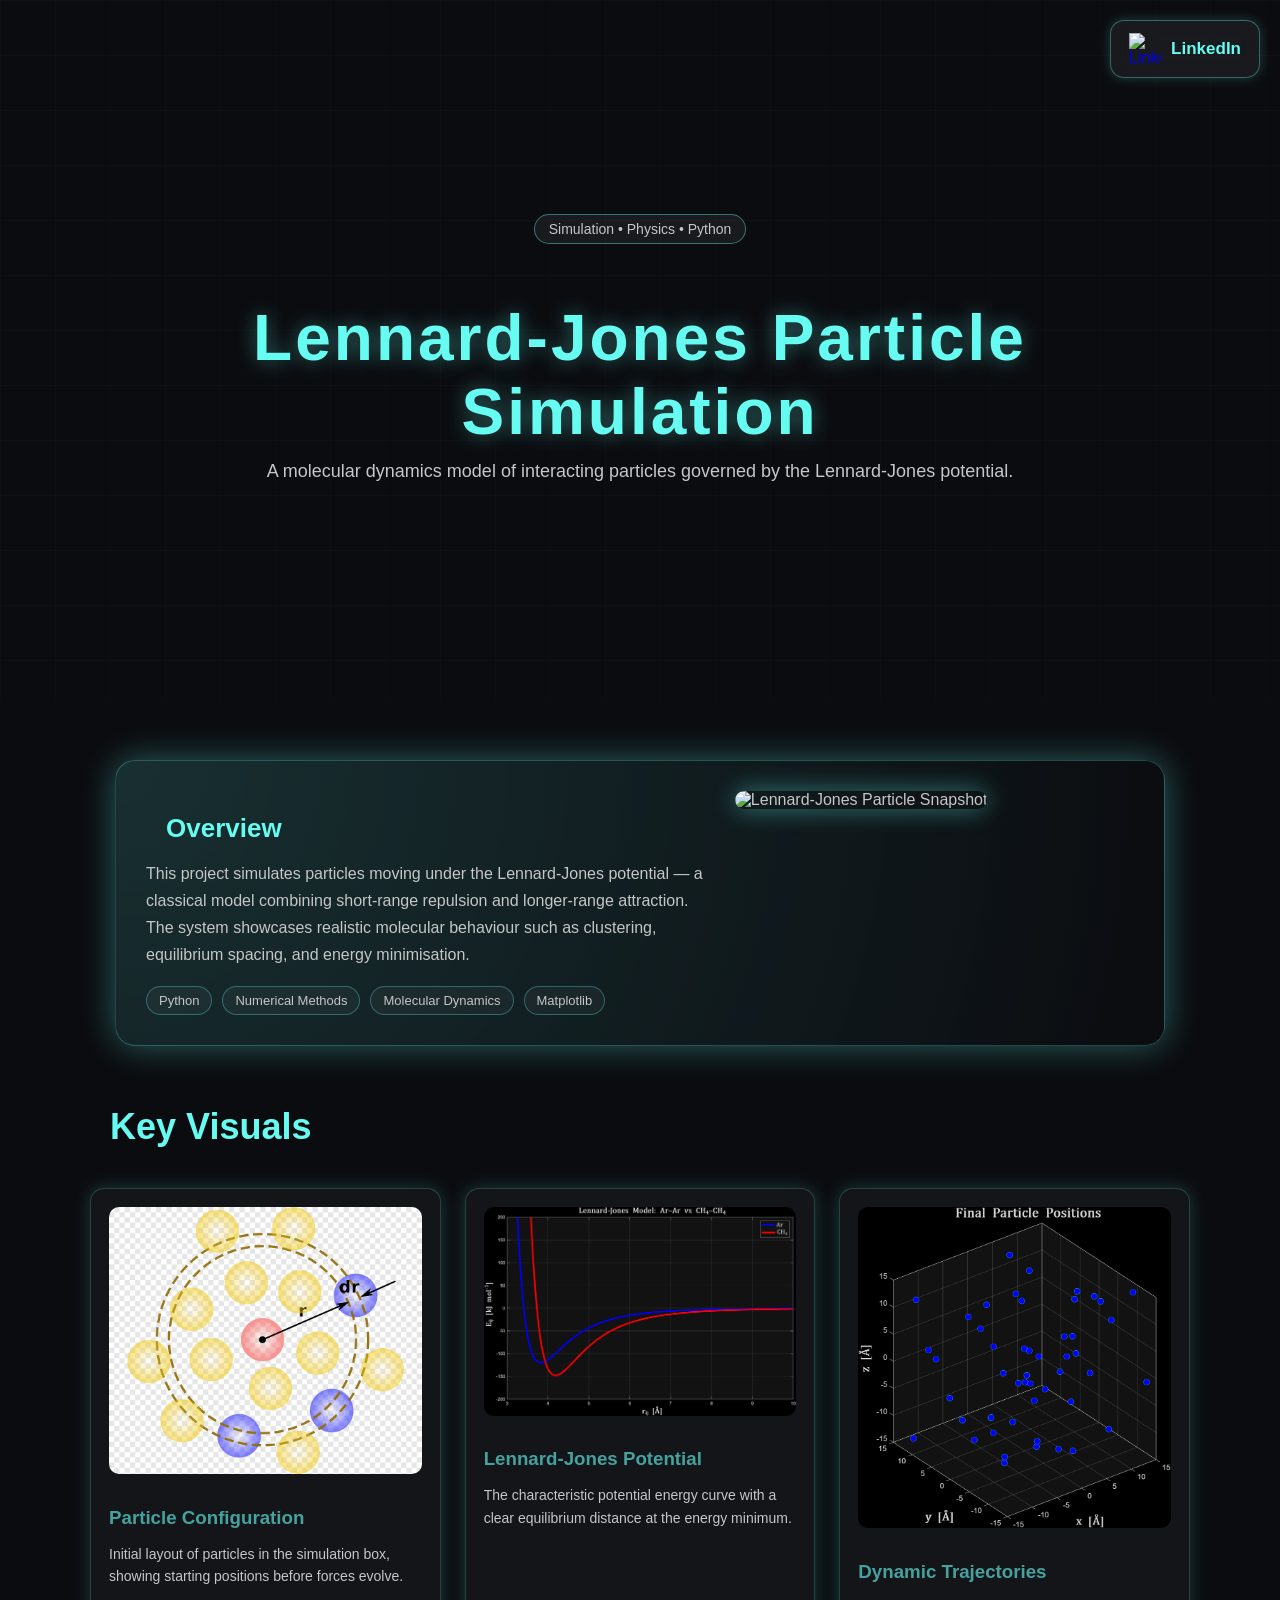
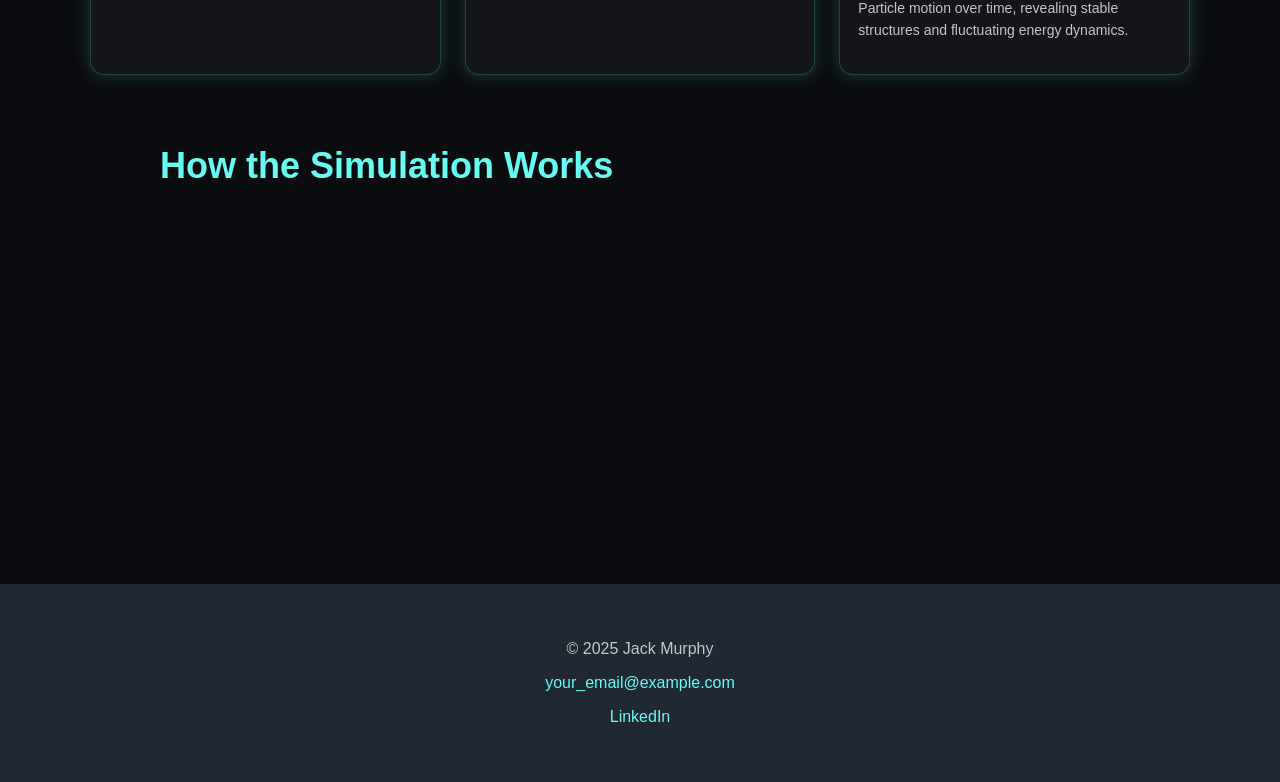
==== lennard-jones.html @ 689be743 "Update" ====
<!DOCTYPE html>
<html lang="en">
<head>
    <meta charset="UTF-8">
    <title>Lennard-Jones Simulation — Jack Murphy</title>
    <link rel="stylesheet" href="styles.css">
    <script src="homepage.js" defer></script>
</head>

<body>

<!-- FLOATING LINKEDIN BUTTON -->
<a href="https://www.linkedin.com/in/your-link-here" target="_blank" class="floating-linkedin">
    <img src="assets/linkedin.png" alt="LinkedIn" class="linkedin-icon">
    <span>LinkedIn</span>
</a>

<!-- HERO SECTION (shares hero-area for particles) -->
<header class="hero-area lj-hero">
    <div class="hero-content fade-in lj-hero-content">
        <p class="lj-pill">Simulation • Physics • Python</p>
        <h1 class="hero-name lj-title">Lennard-Jones Particle Simulation</h1>
        <p class="lj-subtitle">
            A molecular dynamics model of interacting particles governed by the Lennard-Jones potential.
        </p>
    </div>

    <canvas id="particle-canvas"></canvas>
    <div class="grid-overlay"></div>
</header>

<!-- MAIN FEATURED CARD -->
<section class="lj-main fade-in">
    <div class="lj-main-card">
        <div class="lj-main-text">
            <h2>Overview</h2>
            <p>
                This project simulates particles moving under the Lennard-Jones potential — a classical model
                combining short-range repulsion and longer-range attraction. The system showcases realistic
                molecular behaviour such as clustering, equilibrium spacing, and energy minimisation.
            </p>

            <div class="lj-tags">
                <span>Python</span>
                <span>Numerical Methods</span>
                <span>Molecular Dynamics</span>
                <span>Matplotlib</span>
            </div>
        </div>

        <div class="lj-main-visual">
            <!-- Replace this with your favourite key image -->
            <img src="assets/lj1.png" alt="Lennard-Jones Particle Snapshot">
        </div>
    </div>
</section>

<!-- KEY VISUALS -->
<section class="lj-visuals fade-in">
    <h2 class="section-title">Key Visuals</h2>

    <div class="lj-visual-grid">
        <div class="lj-visual-card">
            <img src="assets/LJ_Figure3.png" alt="Particle Initialisation">
            <h3>Particle Configuration</h3>
            <p>
                Initial layout of particles in the simulation box, showing starting positions before forces evolve.
            </p>
        </div>

        <div class="lj-visual-card">
            <img src="assets/LJ_Figure1.png" alt="Potential Curve">
            <h3>Lennard-Jones Potential</h3>
            <p>
                The characteristic potential energy curve with a clear equilibrium distance at the energy minimum.
            </p>
        </div>

        <div class="lj-visual-card">
            <img src="assets/LJ_Figure2.png" alt="Trajectory Simulation">
            <h3>Dynamic Trajectories</h3>
            <p>
                Particle motion over time, revealing stable structures and fluctuating energy dynamics.
            </p>
        </div>
    </div>
</section>

<!-- HOW IT WORKS (TIMELINE STYLE) -->
<section class="lj-process fade-in">
    <h2 class="section-title">How the Simulation Works</h2>

    <div class="process-timeline">

        <div class="process-step reveal">
            <div class="process-dot"></div>
            <div class="process-card">
                <h3>1. Force Model</h3>
                <p>
                    The Lennard-Jones potential is defined and used to compute pairwise forces between particles
                    based on their separation distances.
                </p>
            </div>
        </div>

        <div class="process-step reveal">
            <div class="process-dot"></div>
            <div class="process-card">
                <h3>2. Time Integration</h3>
                <p>
                    Using a numerical integration scheme (e.g. Verlet or Euler), positions and velocities
                    are updated step-by-step to evolve the system.
                </p>
            </div>
        </div>

        <div class="process-step reveal">
            <div class="process-dot"></div>
            <div class="process-card">
                <h3>3. Energy & Stability</h3>
                <p>
                    Over time, the system tends towards lower energy configurations, demonstrating clustering
                    and stable structures around the potential minimum.
                </p>
            </div>
        </div>

    </div>
</section>

<!-- FOOTER -->
<footer class="footer fade-in">
    <p>© 2025 Jack Murphy</p>
    <p><a href="mailto:your_email@example.com">your_email@example.com</a></p>
    <p><a href="https://www.linkedin.com/in/your-link-here" target="_blank">LinkedIn</a></p>
</footer>

</body>
</html>
---- styles.css ----
body {
    background-color: #0B0C10;
    color: #C5C6C7;
    font-family: Arial, sans-serif;
    margin: 0;
    padding: 0;
}

header {
    text-align: center;
    padding: 80px 20px;
    background-color: #1F2833;
}

h1 {
    color: #66FCF1;
    font-size: 48px;
}

h2 {
    color: #66FCF1;
    margin-left: 20px;
}

.btn {
    display: inline-block;
    margin-top: 20px;
    padding: 12px 25px;
    background: #45A29E;
    color: black;
    text-decoration: none;
    border-radius: 6px;
    font-weight: bold;
}

.projects {
    padding: 40px;
}

.project-card {
    background-color: #1F2833;
    padding: 20px;
    margin: 20px 0;
    border-left: 5px solid #66FCF1;
    border-radius: 5px;
}

footer {
    text-align: center;
    padding: 40px;
    background-color: #1F2833;
    margin-top: 40px;
}

/* Project Title */
.project-title {
    text-align: center;
    color: #66FCF1; 
    font-size: 36px;
    margin-bottom: 30px;
}

/* Main project card container */
.project-card {
    background-color: #1F2833;
    padding: 40px;
    border-radius: 12px;
    margin: 30px auto;
    max-width: 900px;
    box-shadow: 0 0 15px rgba(0,255,255,0.15);
}

/* Each section inside the project */
.project-section {
    margin-bottom: 45px;
}

/* Section headings */
.project-section h3 {
    color: #45A29E;
    font-size: 24px;
    margin-bottom: 10px;
}

/* Image styling */
.project-img {
    width: 100%;
    max-width: 800px;
    border-radius: 8px;
    display: block;
    margin: 12px 0 18px;
    box-shadow: 0px 0px 12px rgba(0,255,255,0.25);
    transition: transform 0.25s ease, box-shadow 0.25s ease;
}

/* Image hover animation */
.project-img:hover {
    transform: scale(1.03);
    box-shadow: 0px 0px 20px rgba(0,255,255,0.55);
}

/* Text under photos */
.project-section p {
    font-size: 16px;
    line-height: 1.5;
    color: #C5C6C7;
}

/* GitHub button */
.btn {
    display: inline-block;
    margin-top: 20px;
    padding: 12px 22px;
    background-color: #66FCF1;
    color: #0B0C10;
    text-decoration: none;
    font-weight: bold;
    border-radius: 6px;
    transition: background 0.3s ease, transform 0.2s ease;
}

.btn:hover {
    background-color: #45A29E;
    transform: scale(1.05);
}

/* --- Project Page Enhanced Dark Theme --- */

.page-header {
    text-align: center;
    padding: 60px 20px;
    background: linear-gradient(180deg, #0B0C10, #1F2833);
}

.page-header h1 {
    color: #66FCF1;
    font-size: 48px;
    margin-bottom: 10px;
}

.page-header p {
    color: #C5C6C7;
    font-size: 18px;
}

/* Project Container */
.projects-container {
    max-width: 1000px;
    margin: 40px auto;
    padding: 0 20px;
}

/* Glassmorphism Project Blocks */
.project-block {
    background: rgba(255, 255, 255, 0.05);
    border: 1px solid rgba(102, 252, 241, 0.2);
    padding: 30px;
    margin-bottom: 40px;
    border-radius: 14px;
    display: flex;
    gap: 25px;
    align-items: center;
    backdrop-filter: blur(12px);
    transition: transform 0.25s ease, box-shadow 0.3s ease;
}

.project-block:hover {
    transform: translateY(-6px);
    box-shadow: 0px 0px 25px rgba(102, 252, 241, 0.35);
}

/* Text Column */
.project-text {
    flex: 1;
}

.project-text h2 {
    color: #45A29E;
    font-size: 28px;
    margin-bottom: 10px;
}

.project-text p {
    color: #C5C6C7;
    line-height: 1.5;
}

/* Images */
.project-image {
    width: 360px;
    border-radius: 10px;
    box-shadow: 0px 0px 15px rgba(0, 255, 255, 0.25);
    transition: transform 0.3s ease, box-shadow 0.3s ease;
}

.project-image:hover {
    transform: scale(1.05);
    box-shadow: 0px 0px 25px rgba(0, 255, 255, 0.55);
    cursor: pointer;
}

/* Large Button */
.btn-large {
    display: block;
    margin: 30px auto 60px;
    padding: 15px 30px;
    background: #66FCF1;
    color: #0B0C10;
    text-decoration: none;
    font-size: 20px;
    font-weight: bold;
    text-align: center;
    width: 300px;
    border-radius: 8px;
    transition: 0.3s;
}

.btn-large:hover {
    background: #45A29E;
    transform: scale(1.05);
}

/* Fade in animation */
.fade-in {
    animation: fadeIn 1.2s ease forwards;
    opacity: 0;
}

@keyframes fadeIn {
    from { opacity: 0; transform: translateY(20px); }
    to { opacity: 1; transform: translateY(0); }
}

/* --- Global Fade --- */
.fade-in {
    animation: fadeIn 1.4s ease forwards;
    opacity: 0;
}

@keyframes fadeIn {
    from { opacity: 0; transform: translateY(20px); }
    to { opacity: 1; transform: translateY(0); }
}

/* --- HERO SECTION --- */
.hero-section {
    height: 75vh;
    display: flex;
    justify-content: center;
    align-items: center;
    background: radial-gradient(circle at top, #0B0C10 0%, #0B0C10 40%, #1F2833 100%);
    text-align: center;
    position: relative;
}

/* Cyber Grid Background */
.hero-section::before {
    content: "";
    position: absolute;
    inset: 0;
    background-image: linear-gradient(#1f283310 1px, transparent 1px),
                      linear-gradient(90deg, #1f283310 1px, transparent 1px);
    background-size: 40px 40px;
    pointer-events: none;
}

.hero-content h1 {
    font-size: 64px;
    color: #66FCF1;
    margin-bottom: 10px;
    text-shadow: 0 0 20px rgba(102, 252, 241, 0.4);
}

.subtitle {
    font-size: 20px;
    color: #C5C6C7;
    margin-bottom: 30px;
}

.hero-btn {
    padding: 12px 24px;
    margin: 10px;
    background: #66FCF1;
    color: #0B0C10;
    font-weight: bold;
    font-size: 18px;
    text-decoration: none;
    border-radius: 8px;
    display: inline-block;
    transition: 0.3s ease;
}

.hero-btn:hover {
    background: #45A29E;
    transform: scale(1.05);
}

.hero-btn.secondary {
    background: transparent;
    color: #66FCF1;
    border: 2px solid #66FCF1;
}

.hero-btn.secondary:hover {
    background: #66FCF1;
    color: #0B0C10;
}

/* --- ABOUT SECTION --- */
.about {
    text-align: center;
    max-width: 800px;
    margin: 60px auto;
}

.about h2 {
    color: #66FCF1;
    font-size: 32px;
}

.about p {
    color: #C5C6C7;
    line-height: 1.7;
    margin-top: 20px;
}

/* --- FEATURED PROJECTS --- */
.featured-projects {
    max-width: 1100px;
    margin: 60px auto;
    padding: 0 20px;
    text-align: center;
}

.featured-projects h2 {
    color: #66FCF1;
    font-size: 32px;
    margin-bottom: 40px;
}

.project-preview {
    display: grid;
    grid-template-columns: repeat(auto-fit, minmax(280px, 1fr));
    gap: 30px;
}

.project-card {
    background: rgba(255,255,255,0.05);
    border: 1px solid rgba(102, 252, 241, 0.2);
    padding: 25px;
    border-radius: 14px;
    backdrop-filter: blur(12px);
    transition: transform 0.25s ease, box-shadow 0.3s ease;
}

.project-card:hover {
    transform: translateY(-6px);
    box-shadow: 0 0 25px rgba(102, 252, 241, 0.35);
}

.project-card h3 {
    color: #45A29E;
    font-size: 22px;
}

.project-card p {
    color: #C5C6C7;
    margin: 15px 0;
}

.project-btn {
    display: inline-block;
    padding: 10px 20px;
    background: #66FCF1;
    color: #0B0C10;
    font-weight: bold;
    border-radius: 6px;
    text-decoration: none;
    transition: 0.3s ease;
}

.project-btn:hover {
    background: #45A29E;
    transform: scale(1.05);
}

/* --- FOOTER --- */
.footer {
    text-align: center;
    padding: 40px 20px;
    margin-top: 60px;
    background: #1F2833;
}

.footer a {
    color: #66FCF1;
    text-decoration: none;
}

.footer p {
    color: #C5C6C7;
}
/* --- Floating LinkedIn Button (Improved) --- */
.floating-linkedin {
    position: fixed;
    top: 20px;
    right: 20px;
    z-index: 9999;

    display: flex;
    align-items: center;
    gap: 10px;

    padding: 12px 18px;
    background: rgba(255,255,255,0.06);
    border: 1px solid rgba(102, 252, 241, 0.35);
    border-radius: 14px;

    text-decoration: none;

    backdrop-filter: blur(10px);
    transition: 0.3s ease;
    box-shadow: 0 0 12px rgba(102, 252, 241, 0.22);
}

.floating-linkedin:hover {
    transform: scale(1.08);
    box-shadow: 0 0 25px rgba(102, 252, 241, 0.55);
    background: rgba(102, 252, 241, 0.15);
}

.linkedin-icon {
    width: 32px;
    height: 32px;
}

.floating-linkedin span {
    font-size: 17px;
    font-weight: bold;
    color: #66FCF1;
}
/* CINEMATIC HERO AREA */
.hero-area {
    height: 80vh;
    background: #0B0C10;
    display: flex;
    justify-content: center;
    align-items: center;
    position: relative;
    overflow: hidden;
    text-align: center;
}

.hero-name {
    color: #66FCF1;
    font-size: 80px;
    letter-spacing: 6px;
    font-weight: 800;
    text-shadow: 0 0 30px rgba(102,252,241,0.4);
}

.role-line {
    color: #C5C6C7;
    font-size: 28px;
    margin-top: -10px;
}

/* animated cyber grid overlay */
.grid-overlay {
    position: absolute;
    inset: 0;
    background-image:
        linear-gradient(#1f283322 1px, transparent 1px),
        linear-gradient(90deg, #1f283322 1px, transparent 1px);
    background-size: 55px 55px;
    animation: gridMove 15s linear infinite;
    pointer-events: none;
}

@keyframes gridMove {
    0% { background-position: 0px 0px; }
    100% { background-position: 300px 300px; }
}

/* PROFILE CARD */
.profile-wrapper {
    display: flex;
    justify-content: center;
    margin-top: -80px;
}

.profile-card-home {
    display: flex;
    background: rgba(255,255,255,0.05);
    border: 1px solid rgba(102,252,241,0.25);
    border-radius: 20px;
    padding: 35px;
    gap: 35px;
    max-width: 900px;
    box-shadow: 0 0 25px rgba(102,252,241,0.25);
    backdrop-filter: blur(15px);
    text-align: left;
    transition: 0.3s;
}

.profile-card-home:hover {
    transform: scale(1.02);
}

.profile-photo-home {
    width: 200px;
    height: 200px;
    border-radius: 50%;
    object-fit: cover;
    box-shadow: 0 0 22px rgba(102,252,241,0.5);
}

.profile-heading {
    color: #66FCF1;
    font-size: 30px;
}

.profile-description {
    color: #C5C6C7;
    margin-top: 10px;
    line-height: 1.6;
}

.profile-btn-home {
    display: inline-block;
    margin-top: 18px;
    padding: 12px 22px;
    background: #66FCF1;
    color: #0B0C10;
    font-weight: bold;
    border-radius: 8px;
    text-decoration: none;
    transition: 0.25s;
}

.profile-btn-home:hover {
    background: #45A29E;
}

/* PROJECT SHOWCASE */
.project-showcase {
    margin: 80px auto;
    max-width: 1100px;
    text-align: center;
}

.section-title {
    color: #66FCF1;
    font-size: 36px;
    margin-bottom: 40px;
}

.projects-grid {
    display: grid;
    gap: 35px;
    grid-template-columns: repeat(auto-fit, minmax(300px, 1fr));
}

.project-tile {
    background: rgba(255,255,255,0.04);
    border: 1px solid rgba(102,252,241,0.25);
    border-radius: 14px;
    text-decoration: none;
    transition: 0.3s;
    padding: 30px;
    backdrop-filter: blur(12px);
    box-shadow: 0 0 16px rgba(102,252,241,0.18);
}

.project-tile:hover {
    transform: translateY(-6px);
    box-shadow: 0 0 28px rgba(102,252,241,0.45);
}

.project-tile h3 {
    color: #45A29E;
}

.project-tile p {
    color: #C5C6C7;
    margin-top: 10px;
}
/* EXPERIENCE SECTION */
.experience-section {
    max-width: 1000px;
    margin: 100px auto;
    padding: 0 20px;
}

.timeline {
    position: relative;
    margin: 40px auto;
    padding-left: 30px;
    border-left: 2px solid rgba(102,252,241,0.35);
}

/* Timeline item layout */
.timeline-item {
    margin-bottom: 60px;
    position: relative;
}

/* The neon dot */
.timeline-dot {
    width: 16px;
    height: 16px;
    background: #66FCF1;
    border-radius: 50%;
    position: absolute;
    left: -9px;
    top: 4px;
    box-shadow: 0 0 15px rgba(102,252,241,0.9);
}

/* Glass card for each experience */
.timeline-content {
    margin-left: 25px;
    padding: 20px;
    border-radius: 12px;
    background: rgba(255,255,255,0.04);
    border: 1px solid rgba(102,252,241,0.25);
    backdrop-filter: blur(12px);
    box-shadow: 0 0 15px rgba(102,252,241,0.15);
    transition: 0.3s ease;
}

/* Hover lift */
.timeline-content:hover {
    transform: translateY(-4px);
    box-shadow: 0 0 25px rgba(102,252,241,0.45);
}

/* Text styling inside each item */
.timeline-content h3 {
    color: #66FCF1;
    font-size: 22px;
    margin-bottom: 5px;
}

.timeline-content h4 {
    color: #45A29E;
    font-size: 16px;
    margin-bottom: 12px;
}

.timeline-content p {
    color: #C5C6C7;
    line-height: 1.6;
}

/* Fade-in animation */
.fade-in {
    opacity: 0;
    animation: fadeIn 1s ease forwards;
}

@keyframes fadeIn {
    from { opacity: 0; transform: translateY(20px); }
    to   { opacity: 1; transform: translateY(0); }
}
/* EXPERIENCE SECTION */
.experience-section {
    max-width: 1000px;
    margin: 120px auto;
    padding: 0 20px;
    position: relative;
}

/* Timeline Container */
.timeline {
    position: relative;
    margin: 60px auto;
    padding-left: 30px;
}

/* Vertical Line (draw animation) */
.timeline-line {
    position: absolute;
    left: -1px;
    top: 20px;
    width: 2px;
    height: 0;
    background: rgba(102, 252, 241, 0.4);
    animation: drawLine 1.8s ease forwards;
}

@keyframes drawLine {
    from { height: 0; }
    to { height: 120px; }
}

/* Each Timeline Item */
.timeline-item {
    margin-bottom: 70px;
    position: relative;
    opacity: 0;
    transform: translateY(40px);
    transition: 0.8s cubic-bezier(0.18,0.89,0.32,1.28);
}

.timeline-item.visible {
    opacity: 1;
    transform: translateY(0);
}

/* Neon Dot With Pulse Animation */
.timeline-dot {
    width: 18px;
    height: 18px;
    background: #66FCF1;
    border-radius: 50%;
    position: absolute;
    left: -10px;
    top: 0;
    box-shadow: 0 0 22px rgba(102,252,241,0.9);
}

.pulse {
    animation: pulseGlow 2s infinite;
}

@keyframes pulseGlow {
    0% { box-shadow: 0 0 10px rgba(102,252,241,0.3); }
    50% { box-shadow: 0 0 25px rgba(102,252,241,0.7); }
    100% { box-shadow: 0 0 10px rgba(102,252,241,0.3); }
}

/* Experience Cards (Glassmorphic) */
.timeline-content {
    margin-left: 35px;
    padding: 22px;
    border-radius: 14px;
    background: rgba(255,255,255,0.05);
    border: 1px solid rgba(102,252,241,0.25);
    backdrop-filter: blur(12px);
    box-shadow: 0 0 20px rgba(102,252,241,0.15);
    transition: transform 0.35s ease, box-shadow 0.35s ease;
}

/* Parallax hover effect */
.timeline-content:hover {
    transform: translateY(-6px) scale(1.02);
    box-shadow: 0 0 35px rgba(102,252,241,0.45);
}

/* Titles */
.timeline-content h3 {
    color: #66FCF1;
    font-size: 24px;
    margin-bottom: 4px;
}

.timeline-content h4 {
    color: #45A29E;
    font-size: 15px;
    margin-bottom: 14px;
    opacity: 0.9;
}

.timeline-content p {
    color: #C5C6C7;
    line-height: 1.6;
}


/* Tools Section */
.tools-section {
    margin: 80px auto;
    max-width: 1000px;
    text-align: center;
}

.tools-grid {
    display: grid;
    grid-template-columns: repeat(auto-fit, minmax(130px, 1fr));
    gap: 30px;
    margin-top: 40px;
}

.tool-card {
    padding: 20px;
    background: rgba(255,255,255,0.04);
    border: 1px solid rgba(102,252,241,0.25);
    border-radius: 12px;
    backdrop-filter: blur(10px);
    transition: 0.4s ease;
}

.tool-card:hover {
    transform: translateY(-8px) scale(1.06);
    box-shadow: 0 0 30px rgba(102,252,241,0.45);
}

.tool-logo {
    width: 55px;
    margin-bottom: 10px;
    filter: drop-shadow(0 0 10px rgba(102,252,241,0.35));
}

#particle-canvas {
    position: absolute;
    inset: 0;
    z-index: 0;
    pointer-events: none;
}
/* Tools Section */
.tools-section {
    margin: 80px auto;
    max-width: 1000px;
    text-align: center;
}

.tools-grid {
    display: grid;
    grid-template-columns: repeat(auto-fit, minmax(130px, 1fr));
    gap: 30px;
    margin-top: 40px;
}

.tool-card {
    padding: 20px;
    background: rgba(255,255,255,0.04);
    border: 1px solid rgba(102,252,241,0.25);
    border-radius: 12px;
    backdrop-filter: blur(10px);
    transition: 0.4s ease;
}

.tool-card:hover {
    transform: translateY(-8px) scale(1.06);
    box-shadow: 0 0 30px rgba(102,252,241,0.45);
}

.tool-logo {
    width: 55px;
    margin-bottom: 10px;
    filter: drop-shadow(0 0 10px rgba(102,252,241,0.35));
}
/* Smooth scroll reveal for timeline items */
.reveal {
    opacity: 0;
    transform: translateY(50px);
    filter: blur(6px);
    transition: 
        opacity 1.2s cubic-bezier(.21,.8,.32,1),
        transform 1.2s cubic-bezier(.21,.8,.32,1),
        filter 1.2s cubic-bezier(.21,.8,.32,1);
}

.reveal.visible {
    opacity: 1;
    transform: translateY(0);
    filter: blur(0);
}

/* === RISK ANALYSIS PROJECT PAGE === */

.project-shell {
    max-width: 1100px;
    margin: 0 auto 80px;
    padding: 0 20px;
}

/* Two-column layout: summary + main visual */
.ra-layout {
    display: grid;
    grid-template-columns: minmax(0, 1.3fr) minmax(0, 1fr);
    gap: 40px;
    margin-top: 60px;
    align-items: stretch;
}

.ra-summary h2 {
    color: #66FCF1;
    font-size: 30px;
    margin-bottom: 10px;
}

.ra-summary p {
    color: #C5C6C7;
    line-height: 1.7;
    margin-bottom: 20px;
}

/* Metric cards row */
.metric-grid {
    display: grid;
    grid-template-columns: repeat(auto-fit, minmax(210px, 1fr));
    gap: 16px;
    margin: 20px 0 25px;
}

.metric-card {
    background: rgba(255,255,255,0.05);
    border-radius: 12px;
    border: 1px solid rgba(102,252,241,0.25);
    padding: 14px 16px;
    backdrop-filter: blur(10px);
    box-shadow: 0 0 18px rgba(102,252,241,0.15);
    transition: 0.3s ease;
}

.metric-card:hover {
    transform: translateY(-4px);
    box-shadow: 0 0 26px rgba(102,252,241,0.4);
}

.metric-label {
    font-size: 12px;
    text-transform: uppercase;
    letter-spacing: 1px;
    color: #C5C6C7;
    opacity: 0.85;
}

.metric-value {
    display: block;
    font-size: 18px;
    color: #66FCF1;
    margin: 3px 0 6px;
}

/* CTA button */
.ra-cta {
    display: inline-block;
    margin-top: 8px;
    padding: 10px 22px;
    border-radius: 8px;
    background: #66FCF1;
    color: #0B0C10;
    font-weight: bold;
    text-decoration: none;
    transition: 0.25s ease;
}

.ra-cta:hover {
    background: #45A29E;
    transform: translateY(-2px);
}

/* Main visual card */
.ra-main-visual {
    display: flex;
    align-items: center;
}

.ra-main-card {
    width: 100%;
    background: rgba(255,255,255,0.04);
    border-radius: 16px;
    border: 1px solid rgba(102,252,241,0.3);
    padding: 16px;
    backdrop-filter: blur(12px);
    box-shadow: 0 0 25px rgba(102,252,241,0.4);
    transition: 0.3s ease;
}

.ra-main-card:hover {
    transform: translateY(-5px);
}

.ra-main-card img {
    width: 100%;
    border-radius: 12px;
    display: block;
    margin-bottom: 10px;
}

.ra-main-caption {
    color: #C5C6C7;
    font-size: 14px;
}

/* Visual dashboard grid */
.ra-fig-grid {
    display: grid;
    grid-template-columns: repeat(auto-fit, minmax(260px, 1fr));
    gap: 24px;
    margin-top: 30px;
}

.ra-fig-card {
    background: rgba(255,255,255,0.04);
    border-radius: 14px;
    border: 1px solid rgba(102,252,241,0.25);
    padding: 18px;
    backdrop-filter: blur(10px);
    box-shadow: 0 0 20px rgba(102,252,241,0.2);
    transition: 0.3s ease;
}

.ra-fig-card:hover {
    transform: translateY(-5px) scale(1.01);
    box-shadow: 0 0 30px rgba(102,252,241,0.5);
}

.ra-fig-card img {
    width: 100%;
    border-radius: 10px;
    margin-bottom: 10px;
}

.ra-fig-card h3 {
    color: #45A29E;
    margin-bottom: 4px;
}

.ra-fig-card p {
    color: #C5C6C7;
    font-size: 14px;
}

/* Project-specific tagline under hero name */
.project-tagline {
    color: #C5C6C7;
    font-size: 18px;
    margin-top: 10px;
}

/* Hide typed roles on this page (we only need it to keep JS happy) */
.project-role-line {
    display: none;
}

/* Mobile adjustments */
@media (max-width: 900px) {
    .ra-layout {
        grid-template-columns: 1fr;
    }

    .ra-main-visual {
        order: -1;
        margin-bottom: 20px;
    }
}
/* ========== LENNARD-JONES PAGE ========== */

.lj-hero {
    height: 60vh;
    position: relative;
    display: flex;
    justify-content: center;
    align-items: center;
    text-align: center;
}

.lj-hero-content {
    position: relative;
    z-index: 1;
    max-width: 900px;
    padding: 0 20px;
}

.lj-pill {
    display: inline-block;
    padding: 6px 14px;
    border-radius: 999px;
    background: rgba(255,255,255,0.06);
    border: 1px solid rgba(102,252,241,0.4);
    color: #C5C6C7;
    font-size: 14px;
    margin-bottom: 14px;
}

.lj-title {
    font-size: 48px;
    letter-spacing: 3px;
}

.lj-subtitle {
    color: #C5C6C7;
    font-size: 18px;
    margin-top: 12px;
}

/* Main featured card */
.lj-main {
    max-width: 1050px;
    margin: 60px auto 40px;
    padding: 0 20px;
}

.lj-main-card {
    display: grid;
    grid-template-columns: minmax(0, 1.4fr) minmax(0, 1fr);
    gap: 30px;
    padding: 30px;
    border-radius: 20px;
    background: radial-gradient(circle at top left, rgba(102,252,241,0.15), rgba(11,12,16,1));
    border: 1px solid rgba(102,252,241,0.25);
    box-shadow: 0 0 35px rgba(102,252,241,0.35);
    backdrop-filter: blur(16px);
}

.lj-main-text h2 {
    color: #66FCF1;
    font-size: 26px;
    margin-bottom: 10px;
}

.lj-main-text p {
    color: #C5C6C7;
    line-height: 1.7;
}

.lj-tags {
    margin-top: 18px;
    display: flex;
    flex-wrap: wrap;
    gap: 10px;
}

.lj-tags span {
    padding: 6px 12px;
    border-radius: 999px;
    background: rgba(255,255,255,0.04);
    border: 1px solid rgba(102,252,241,0.3);
    font-size: 13px;
    color: #C5C6C7;
}

.lj-main-visual img {
    width: 100%;
    border-radius: 16px;
    box-shadow: 0 0 25px rgba(102,252,241,0.45);
}

/* Key visuals */
.lj-visuals {
    max-width: 1100px;
    margin: 60px auto;
    padding: 0 20px;
}

.lj-visual-grid {
    display: grid;
    grid-template-columns: repeat(auto-fit, minmax(260px, 1fr));
    gap: 24px;
    margin-top: 24px;
}

.lj-visual-card {
    background: rgba(255,255,255,0.04);
    border-radius: 14px;
    padding: 18px;
    border: 1px solid rgba(102,252,241,0.2);
    backdrop-filter: blur(10px);
    box-shadow: 0 0 18px rgba(102,252,241,0.2);
    transition: 0.3s ease;
    text-align: left;
}

.lj-visual-card img {
    width: 100%;
    border-radius: 10px;
    margin-bottom: 10px;
}

.lj-visual-card h3 {
    color: #45A29E;
    margin-bottom: 6px;
}

.lj-visual-card p {
    color: #C5C6C7;
    font-size: 14px;
    line-height: 1.6;
}

.lj-visual-card:hover {
    transform: translateY(-6px);
    box-shadow: 0 0 28px rgba(102,252,241,0.5);
}

/* Process section reuses process-timeline styles if you added them earlier.
   If not, you already have similar .timeline styles; this is just spacing. */
.lj-process {
    max-width: 1000px;
    margin: 70px auto;
    padding: 0 20px 40px;
}

/* Responsive */
@media (max-width: 900px) {
    .lj-main-card {
        grid-template-columns: 1fr;
    }
    .lj-title {
        font-size: 36px;
    }
}
/* ===== PROJECT HERO (RANDOM WALK) ===== */

.project-hero {
    position: relative;
    height: 55vh;
    display: flex;
    align-items: center;
    justify-content: center;
    overflow: hidden;
}

.project-hero--randomwalk {
    background: radial-gradient(circle at top, #0B0C10 0%, #0B0C10 40%, #1F2833 100%);
}

.project-hero-inner {
    position: relative;
    z-index: 2;
    max-width: 1100px;
    width: 100%;
    padding: 0 30px;
    display: flex;
    gap: 40px;
    align-items: center;
    justify-content: space-between;
}

.project-hero-text {
    max-width: 620px;
    text-align: left;
}

.project-tag {
    font-size: 14px;
    letter-spacing: 0.14em;
    text-transform: uppercase;
    color: #C5C6C7;
    margin-bottom: 10px;
    opacity: 0.85;
}

.project-title {
    font-size: 48px;
    color: #66FCF1;
    font-weight: 800;
    margin-bottom: 10px;
    text-shadow: 0 0 25px rgba(102,252,241,0.4);
}

.project-subtitle {
    font-size: 18px;
    color: #C5C6C7;
    line-height: 1.6;
}

/* Right-hand hero card */
.project-hero-card {
    flex: 0 0 320px;
    background: rgba(255,255,255,0.05);
    border: 1px solid rgba(102,252,241,0.25);
    border-radius: 16px;
    padding: 20px 22px;
    backdrop-filter: blur(12px);
    box-shadow: 0 0 25px rgba(102,252,241,0.25);
    font-size: 14px;
}

.project-hero-card h3 {
    color: #66FCF1;
    font-size: 18px;
    margin-bottom: 10px;
}

.project-hero-card ul {
    list-style: none;
    padding-left: 0;
    margin: 0;
}

.project-hero-card li {
    color: #C5C6C7;
    margin-bottom: 6px;
}

/* ===== SPLIT OVERVIEW SECTION ===== */

.project-split {
    max-width: 1100px;
    margin: 70px auto;
    padding: 0 20px;
    display: grid;
    grid-template-columns: minmax(0, 2fr) minmax(0, 1fr);
    gap: 40px;
}

.project-split-main h2 {
    color: #66FCF1;
    margin-bottom: 12px;
}

.project-split-main p {
    color: #C5C6C7;
    line-height: 1.7;
    margin-bottom: 12px;
}

.project-split-side h3 {
    color: #45A29E;
    margin-bottom: 12px;
}

.chip-list {
    list-style: none;
    padding: 0;
    display: flex;
    flex-wrap: wrap;
    gap: 10px;
}

.chip {
    padding: 6px 12px;
    border-radius: 999px;
    border: 1px solid rgba(102,252,241,0.4);
    color: #66FCF1;
    font-size: 13px;
    background: rgba(255,255,255,0.04);
}

/* ===== PROJECT GALLERY ENHANCEMENTS ===== */

.project-gallery {
    max-width: 1100px;
    margin: 70px auto;
    padding: 0 20px 10px;
}

/* reusing .gallery-grid and .gallery-card from earlier, but you can tweak here if needed */

/* ===== METRICS / PARAMETERS SECTION ===== */

.project-metrics {
    max-width: 1100px;
    margin: 70px auto;
    padding: 0 20px 10px;
}

.metric-row {
    display: grid;
    grid-template-columns: repeat(auto-fit, minmax(240px, 1fr));
    gap: 20px;
    margin-top: 25px;
}

.metric-card {
    background: rgba(255,255,255,0.04);
    border: 1px solid rgba(102,252,241,0.25);
    border-radius: 12px;
    padding: 18px 20px;
    backdrop-filter: blur(10px);
    transition: 0.3s ease;
}

.metric-card h3 {
    color: #66FCF1;
    margin-bottom: 8px;
}

.metric-card p {
    color: #C5C6C7;
    font-size: 14px;
    line-height: 1.6;
}

.metric-card:hover {
    transform: translateY(-6px);
    box-shadow: 0 0 22px rgba(102,252,241,0.35);
}

/* ===== TECH STRIP ===== */

.project-tech-strip {
    max-width: 900px;
    margin: 60px auto 40px;
    padding: 16px 20px;
    text-align: center;
    background: rgba(255,255,255,0.03);
    border-top: 1px solid rgba(102,252,241,0.35);
    border-bottom: 1px solid rgba(102,252,241,0.35);
}

.project-tech-strip p {
    color: #C5C6C7;
    line-height: 1.7;
}

/* ===== RESPONSIVE ===== */

@media (max-width: 900px) {
    .project-hero-inner {
        flex-direction: column;
        align-items: flex-start;
    }

    .project-hero-card {
        width: 100%;
    }

    .project-split {
        grid-template-columns: 1fr;
    }

    .project-hero-text {
        text-align: left;
    }
}
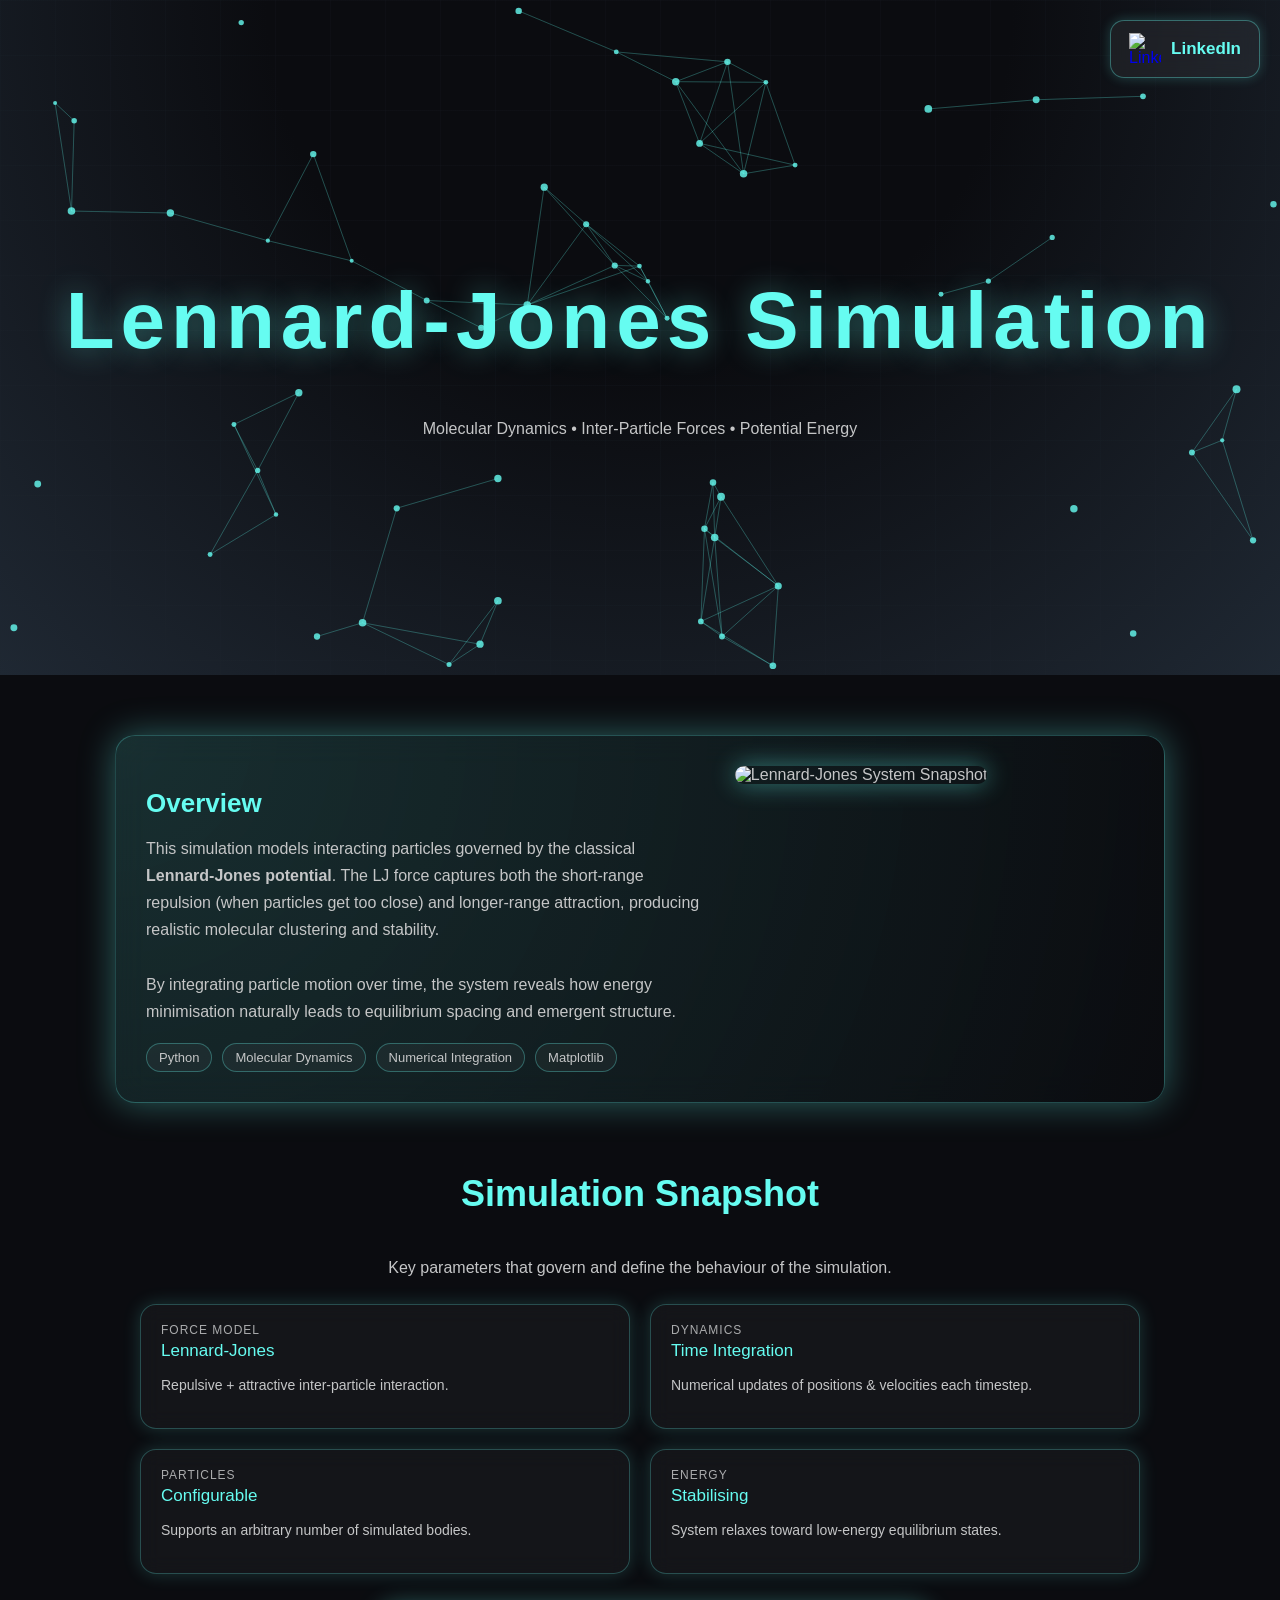
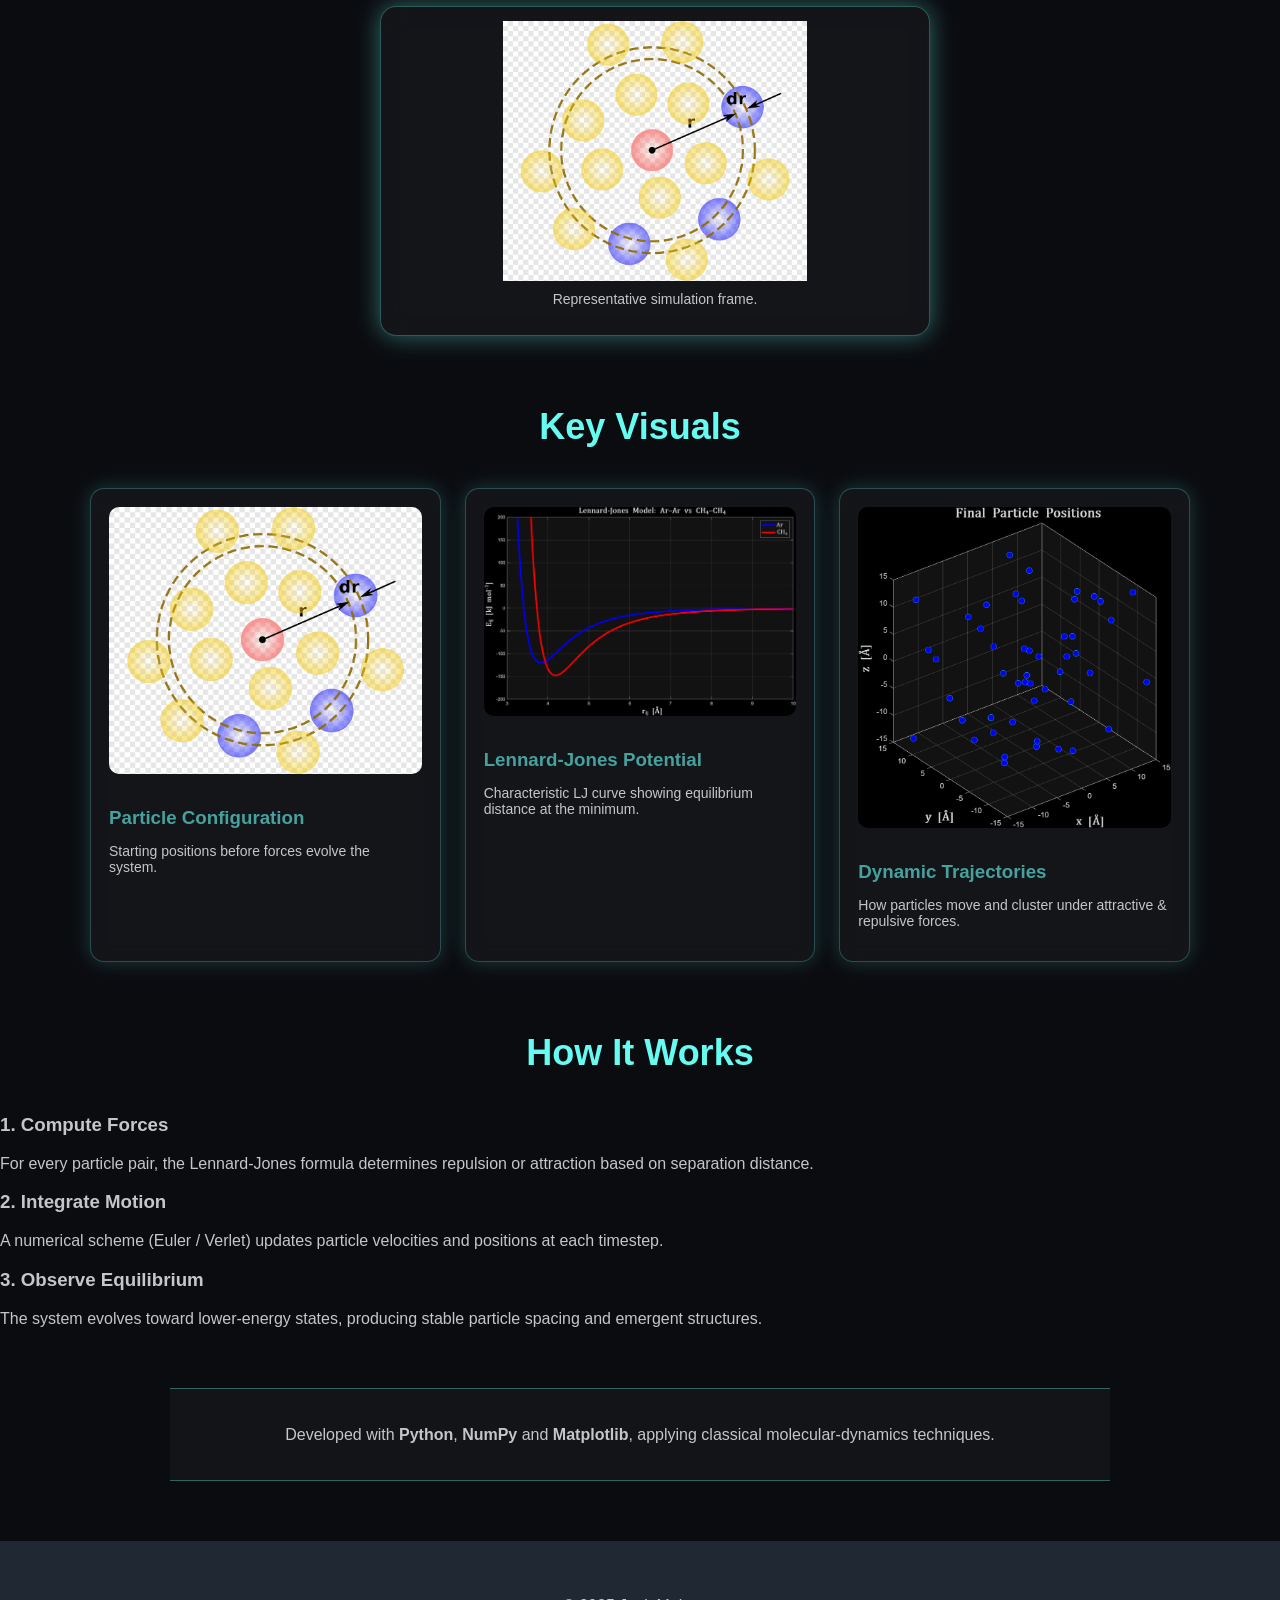
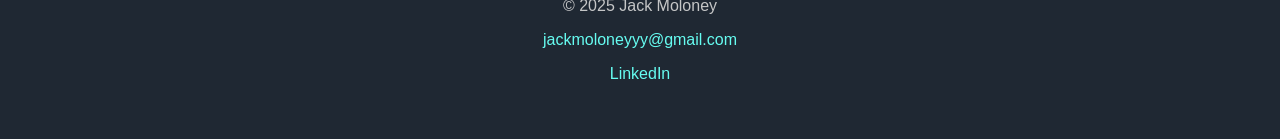
==== commit de72db3f: "Update.2" ====
--- a/lennard-jones.html
+++ b/lennard-jones.html
@@ -2,8 +2,8 @@
 <html lang="en">
 <head>
     <meta charset="UTF-8">
-    <title>Lennard-Jones Simulation — Jack Murphy</title>
-    <link rel="stylesheet" href="styles.css">
+    <title>Lennard-Jones Simulation — Jack Moloney</title>
+    <link rel="stylesheet" href="styles2.css">
     <script src="homepage.js" defer></script>
 </head>
 
@@ -15,90 +15,146 @@
     <span>LinkedIn</span>
 </a>
 
-<!-- HERO SECTION (shares hero-area for particles) -->
-<header class="hero-area lj-hero">
-    <div class="hero-content fade-in lj-hero-content">
-        <p class="lj-pill">Simulation • Physics • Python</p>
-        <h1 class="hero-name lj-title">Lennard-Jones Particle Simulation</h1>
-        <p class="lj-subtitle">
-            A molecular dynamics model of interacting particles governed by the Lennard-Jones potential.
+<!-- HERO SECTION (Same structure as Risk Analysis) -->
+<header class="hero-area">
+    <div class="hero-content fade-in">
+        <h1 class="hero-name">Lennard-Jones Simulation</h1>
+        <p class="project-tagline">
+            Molecular Dynamics • Inter-Particle Forces • Potential Energy
         </p>
+
+        <!-- hidden typed span (keeps homepage.js stable) -->
+        <p class="role-line project-role-line"><span id="typed"></span></p>
     </div>
 
     <canvas id="particle-canvas"></canvas>
     <div class="grid-overlay"></div>
 </header>
 
-<!-- MAIN FEATURED CARD -->
+
+<!-- MAIN FEATURED CARD (Risk-Analysis style) -->
 <section class="lj-main fade-in">
     <div class="lj-main-card">
+
         <div class="lj-main-text">
             <h2>Overview</h2>
             <p>
-                This project simulates particles moving under the Lennard-Jones potential — a classical model
-                combining short-range repulsion and longer-range attraction. The system showcases realistic
-                molecular behaviour such as clustering, equilibrium spacing, and energy minimisation.
+                This simulation models interacting particles governed by the classical
+                <strong>Lennard-Jones potential</strong>.  
+                The LJ force captures both the short-range repulsion (when particles get too close)
+                and longer-range attraction, producing realistic molecular clustering and stability.
+                <br><br>
+                By integrating particle motion over time, the system reveals how energy minimisation
+                naturally leads to equilibrium spacing and emergent structure.
             </p>
 
             <div class="lj-tags">
                 <span>Python</span>
-                <span>Numerical Methods</span>
                 <span>Molecular Dynamics</span>
+                <span>Numerical Integration</span>
                 <span>Matplotlib</span>
             </div>
         </div>
 
         <div class="lj-main-visual">
-            <!-- Replace this with your favourite key image -->
-            <img src="assets/lj1.png" alt="Lennard-Jones Particle Snapshot">
-        </div>
-    </div>
-</section>
-
-<!-- KEY VISUALS -->
-<section class="lj-visuals fade-in">
+            <img src="assets/lj1.png" alt="Lennard-Jones System Snapshot">
+        </div>
+
+    </div>
+</section>
+
+
+<!-- SIMULATION SNAPSHOT (COMPACT VERSION) -->
+<section class="snapshot-section fade-in">
+    <h2 class="section-title">Simulation Snapshot</h2>
+    <p class="snapshot-intro">
+        Key parameters that govern and define the behaviour of the simulation.
+    </p>
+
+    <!-- 2×2 compact metric grid -->
+    <div class="snapshot-metric-grid">
+        <div class="snapshot-card">
+            <span class="snapshot-label">Force Model</span>
+            <span class="snapshot-value">Lennard-Jones</span>
+            <p>Repulsive + attractive inter-particle interaction.</p>
+        </div>
+
+        <div class="snapshot-card">
+            <span class="snapshot-label">Dynamics</span>
+            <span class="snapshot-value">Time Integration</span>
+            <p>Numerical updates of positions & velocities each timestep.</p>
+        </div>
+
+        <div class="snapshot-card">
+            <span class="snapshot-label">Particles</span>
+            <span class="snapshot-value">Configurable</span>
+            <p>Supports an arbitrary number of simulated bodies.</p>
+        </div>
+
+        <div class="snapshot-card">
+            <span class="snapshot-label">Energy</span>
+            <span class="snapshot-value">Stabilising</span>
+            <p>System relaxes toward low-energy equilibrium states.</p>
+        </div>
+    </div>
+
+    <!-- Smaller visual underneath -->
+    <div class="snapshot-visual">
+        <div class="ra-main-card">
+            <img src="assets/LJ_Figure3.png" alt="LJ Simulation Frame">
+            <p class="ra-main-caption">Representative simulation frame.</p>
+        </div>
+    </div>
+</section>
+
+
+<!-- VISUAL DASHBOARD -->
+<section class="project-gallery fade-in">
     <h2 class="section-title">Key Visuals</h2>
 
-    <div class="lj-visual-grid">
-        <div class="lj-visual-card">
-            <img src="assets/LJ_Figure3.png" alt="Particle Initialisation">
+    <div class="ra-fig-grid">
+
+        <div class="ra-fig-card">
+            <img src="assets/LJ_Figure3.png" alt="Particle Setup">
             <h3>Particle Configuration</h3>
             <p>
-                Initial layout of particles in the simulation box, showing starting positions before forces evolve.
-            </p>
-        </div>
-
-        <div class="lj-visual-card">
-            <img src="assets/LJ_Figure1.png" alt="Potential Curve">
+                Starting positions before forces evolve the system.
+            </p>
+        </div>
+
+        <div class="ra-fig-card">
+            <img src="assets/LJ_Figure1.png" alt="LJ Potential Curve">
             <h3>Lennard-Jones Potential</h3>
             <p>
-                The characteristic potential energy curve with a clear equilibrium distance at the energy minimum.
-            </p>
-        </div>
-
-        <div class="lj-visual-card">
-            <img src="assets/LJ_Figure2.png" alt="Trajectory Simulation">
+                Characteristic LJ curve showing equilibrium distance at the minimum.
+            </p>
+        </div>
+
+        <div class="ra-fig-card">
+            <img src="assets/LJ_Figure2.png" alt="Trajectory Evolution">
             <h3>Dynamic Trajectories</h3>
             <p>
-                Particle motion over time, revealing stable structures and fluctuating energy dynamics.
-            </p>
-        </div>
-    </div>
-</section>
-
-<!-- HOW IT WORKS (TIMELINE STYLE) -->
-<section class="lj-process fade-in">
-    <h2 class="section-title">How the Simulation Works</h2>
+                How particles move and cluster under attractive & repulsive forces.
+            </p>
+        </div>
+
+    </div>
+</section>
+
+
+<!-- METHODOLOGY (Risk Analysis style timeline) -->
+<section class="project-process fade-in">
+    <h2 class="section-title">How It Works</h2>
 
     <div class="process-timeline">
 
         <div class="process-step reveal">
             <div class="process-dot"></div>
             <div class="process-card">
-                <h3>1. Force Model</h3>
+                <h3>1. Compute Forces</h3>
                 <p>
-                    The Lennard-Jones potential is defined and used to compute pairwise forces between particles
-                    based on their separation distances.
+                    For every particle pair, the Lennard-Jones formula determines repulsion or attraction
+                    based on separation distance.
                 </p>
             </div>
         </div>
@@ -106,10 +162,10 @@
         <div class="process-step reveal">
             <div class="process-dot"></div>
             <div class="process-card">
-                <h3>2. Time Integration</h3>
+                <h3>2. Integrate Motion</h3>
                 <p>
-                    Using a numerical integration scheme (e.g. Verlet or Euler), positions and velocities
-                    are updated step-by-step to evolve the system.
+                    A numerical scheme (Euler / Verlet) updates particle velocities and positions at
+                    each timestep.
                 </p>
             </div>
         </div>
@@ -117,21 +173,31 @@
         <div class="process-step reveal">
             <div class="process-dot"></div>
             <div class="process-card">
-                <h3>3. Energy & Stability</h3>
+                <h3>3. Observe Equilibrium</h3>
                 <p>
-                    Over time, the system tends towards lower energy configurations, demonstrating clustering
-                    and stable structures around the potential minimum.
+                    The system evolves toward lower-energy states, producing stable particle spacing
+                    and emergent structures.
                 </p>
             </div>
         </div>
 
     </div>
 </section>
+
+
+<!-- TECH STRIP -->
+<section class="project-tech-strip fade-in">
+    <p>
+        Developed with <strong>Python</strong>, <strong>NumPy</strong> and
+        <strong>Matplotlib</strong>, applying classical molecular-dynamics techniques.
+    </p>
+</section>
+
 
 <!-- FOOTER -->
 <footer class="footer fade-in">
-    <p>© 2025 Jack Murphy</p>
-    <p><a href="mailto:your_email@example.com">your_email@example.com</a></p>
+    <p>© 2025 Jack Moloney</p>
+    <p><a href="mailto:jackmoloneyyy@gmail.com">jackmoloneyyy@gmail.com</a></p>
     <p><a href="https://www.linkedin.com/in/your-link-here" target="_blank">LinkedIn</a></p>
 </footer>
 
--- a/styles2.css
+++ b/styles2.css
@@ -0,0 +1,1300 @@
+/* ================================================
+   GLOBAL BASE STYLES
+================================================ */
+body {
+    background-color: #0B0C10;
+    color: #C5C6C7;
+    font-family: Arial, sans-serif;
+    margin: 0;
+    padding: 0;
+}
+
+/* FLOATING LINKEDIN BUTTON */
+.floating-linkedin {
+    position: fixed;
+    top: 20px;
+    right: 20px;
+    z-index: 9999;
+    display: flex;
+    align-items: center;
+    gap: 10px;
+    padding: 12px 18px;
+    background: rgba(255, 255, 255, 0.06);
+    border: 1px solid rgba(102, 252, 241, 0.35);
+    border-radius: 14px;
+    text-decoration: none;
+    backdrop-filter: blur(10px);
+    transition: 0.3s ease;
+    box-shadow: 0 0 12px rgba(102, 252, 241, 0.22);
+}
+
+.floating-linkedin:hover {
+    transform: scale(1.08);
+    box-shadow: 0 0 25px rgba(102, 252, 241, 0.55);
+    background: rgba(102, 252, 241, 0.15);
+}
+
+.linkedin-icon {
+    width: 32px;
+    height: 32px;
+}
+
+.floating-linkedin span {
+    font-size: 17px;
+    font-weight: bold;
+    color: #66FCF1;
+}
+
+/* ================================================
+   SHARED TITLES & FADE-IN
+================================================ */
+
+.section-title {
+    color: #66FCF1;
+    font-size: 36px;
+    text-align: center;
+    margin-bottom: 40px;
+}
+
+/* Only one fade-in system (cleaned) */
+.fade-in {
+    opacity: 0;
+    transform: translateY(20px);
+    transition: opacity 1.2s ease, transform 1.2s ease;
+}
+
+.fade-in.appear {
+    opacity: 1;
+    transform: translateY(0);
+}
+
+/* Reveal (timeline scrolling) */
+.reveal {
+    opacity: 0;
+    transform: translateY(50px);
+    filter: blur(6px);
+    transition: opacity 1.2s cubic-bezier(.21,.8,.32,1),
+                transform 1.2s cubic-bezier(.21,.8,.32,1),
+                filter 1.2s cubic-bezier(.21,.8,.32,1);
+}
+
+.reveal.visible {
+    opacity: 1;
+    transform: translateY(0);
+    filter: blur(0);
+}
+
+/* ================================================
+   HERO AREA (used by all pages)
+================================================ */
+.hero-area {
+    height: 75vh;
+    display: flex;
+    justify-content: center;
+    align-items: center;
+    background: radial-gradient(circle at top, #0B0C10 0%, #0B0C10 40%, #1F2833 100%);
+    text-align: center;
+    position: relative;
+    overflow: hidden;
+}
+
+.grid-overlay {
+    position: absolute;
+    inset: 0;
+    background-image:
+        linear-gradient(#1f283322 1px, transparent 1px),
+        linear-gradient(90deg, #1f283322 1px, transparent 1px);
+    background-size: 55px 55px;
+    animation: gridMove 15s linear infinite;
+    pointer-events: none;
+}
+
+@keyframes gridMove {
+    0% { background-position: 0px 0px; }
+    100% { background-position: 300px 300px; }
+}
+
+.hero-name {
+    color: #66FCF1;
+    font-size: 80px;
+    letter-spacing: 6px;
+    font-weight: 800;
+    text-shadow: 0 0 30px rgba(102, 252, 241, 0.4);
+}
+
+.role-line {
+    color: #C5C6C7;
+    font-size: 28px;
+    margin-top: -10px;
+}
+
+#particle-canvas {
+    position: absolute;
+    inset: 0;
+    z-index: 1;
+}
+
+.hero-content {
+    position: relative;
+    z-index: 2;
+}
+
+/* ================================================
+   PROFILE CARD (homepage)
+================================================ */
+.profile-wrapper {
+    display: flex;
+    justify-content: center;
+    margin-top: -80px;
+}
+
+.profile-card-home {
+    display: flex;
+    background: rgba(255,255,255,0.05);
+    border: 1px solid rgba(102,252,241,0.25);
+    border-radius: 20px;
+    padding: 35px;
+    gap: 35px;
+    max-width: 900px;
+    box-shadow: 0 0 25px rgba(102,252,241,0.25);
+    backdrop-filter: blur(15px);
+    text-align: left;
+    transition: 0.3s;
+}
+
+.profile-card-home:hover {
+    transform: scale(1.02);
+}
+
+.profile-photo-home {
+    width: 200px;
+    height: 200px;
+    border-radius: 50%;
+    object-fit: cover;
+    box-shadow: 0 0 22px rgba(102,252,241,0.5);
+}
+
+.profile-heading {
+    color: #66FCF1;
+    font-size: 30px;
+}
+
+.profile-description {
+    color: #C5C6C7;
+    margin-top: 10px;
+    line-height: 1.6;
+}
+
+.profile-btn-home {
+    display: inline-block;
+    margin-top: 18px;
+    padding: 12px 22px;
+    background: #66FCF1;
+    color: #0B0C10;
+    font-weight: bold;
+    border-radius: 8px;
+    text-decoration: none;
+    transition: 0.25s;
+}
+
+.profile-btn-home:hover {
+    background: #45A29E;
+}
+
+/* ================================================
+   PROJECT SHOWCASE GRID (homepage)
+================================================ */
+.project-showcase {
+    margin: 80px auto;
+    max-width: 1100px;
+    text-align: center;
+}
+
+.projects-grid {
+    display: grid;
+    gap: 35px;
+    grid-template-columns: repeat(auto-fit, minmax(300px, 1fr));
+}
+
+.project-tile {
+    background: rgba(255,255,255,0.04);
+    border: 1px solid rgba(102,252,241,0.25);
+    border-radius: 14px;
+    text-decoration: none;
+    transition: 0.3s;
+    padding: 30px;
+    backdrop-filter: blur(12px);
+    box-shadow: 0 0 16px rgba(102,252,241,0.18);
+}
+
+.project-tile:hover {
+    transform: translateY(-6px);
+    box-shadow: 0 0 28px rgba(102,252,241,0.45);
+}
+
+.project-tile h3 {
+    color: #45A29E;
+}
+
+.project-tile p {
+    color: #C5C6C7;
+    margin-top: 10px;
+}
+
+/* ================================================
+   EXPERIENCE / TIMELINE (homepage)
+================================================ */
+.experience-section {
+    max-width: 1000px;
+    margin: 120px auto;
+    padding: 0 20px;
+}
+
+.timeline {
+    position: relative;
+    margin: 60px auto;
+    padding-left: 30px;
+}
+
+.timeline-line {
+    position: absolute;
+    left: -1px;
+    top: 20px;
+    width: 2px;
+    height: 120px;
+    background: rgba(102, 252, 241, 0.4);
+    animation: drawLine 1.8s ease forwards;
+}
+
+@keyframes drawLine {
+    from { height: 0; }
+    to { height: 120px; }
+}
+
+.timeline-item {
+    margin-bottom: 70px;
+    position: relative;
+}
+
+.timeline-dot {
+    width: 18px;
+    height: 18px;
+    background: #66FCF1;
+    border-radius: 50%;
+    position: absolute;
+    left: -10px;
+    top: 0;
+    box-shadow: 0 0 22px rgba(102,252,241,0.9);
+}
+
+.pulse {
+    animation: pulseGlow 2s infinite;
+}
+
+@keyframes pulseGlow {
+    0% { box-shadow: 0 0 10px rgba(102,252,241,0.3); }
+    50% { box-shadow: 0 0 25px rgba(102,252,241,0.7); }
+    100% { box-shadow: 0 0 10px rgba(102,252,241,0.3); }
+}
+
+.timeline-content {
+    margin-left: 35px;
+    padding: 22px;
+    border-radius: 14px;
+    background: rgba(255,255,255,0.05);
+    border: 1px solid rgba(102,252,241,0.25);
+    backdrop-filter: blur(12px);
+    box-shadow: 0 0 20px rgba(102,252,241,0.15);
+    transition: 0.35s;
+}
+
+.timeline-content:hover {
+    transform: translateY(-6px) scale(1.02);
+    box-shadow: 0 0 35px rgba(102,252,241,0.45);
+}
+
+.timeline-content h3 {
+    color: #66FCF1;
+    font-size: 24px;
+    margin-bottom: 4px;
+}
+
+.timeline-content h4 {
+    color: #45A29E;
+    font-size: 15px;
+    margin-bottom: 14px;
+    opacity: 0.9;
+}
+
+.timeline-content p {
+    color: #C5C6C7;
+    line-height: 1.6;
+}
+
+/* ================================================
+   SKILLS SECTION
+================================================ */
+.tools-section {
+    margin: 120px auto;
+    max-width: 1100px;
+    text-align: center;
+}
+
+.tools-grid {
+    display: flex;
+    justify-content: center;
+    gap: 50px;
+    flex-wrap: wrap;
+    margin-top: 40px;
+}
+
+.tool-card {
+    width: 180px;
+    height: 180px;
+    background: rgba(255,255,255,0.05);
+    border: 1px solid rgba(102,252,241,0.25);
+    border-radius: 18px;
+    backdrop-filter: blur(12px);
+    display: flex;
+    flex-direction: column;
+    align-items: center;
+    justify-content: center;
+    transition: 0.35s ease;
+    box-shadow: 0 0 15px rgba(102,252,241,0.15);
+}
+
+.tool-card:hover {
+    transform: translateY(-8px) scale(1.05);
+    box-shadow: 0 0 30px rgba(102,252,241,0.45);
+}
+
+.tool-logo {
+    width: 85px;
+    height: 85px;
+    object-fit: contain;
+    filter: drop-shadow(0 0 12px rgba(102,252,241,0.35));
+    margin-bottom: 12px;
+}
+
+.tool-label {
+    font-size: 20px;
+    color: #E9E9E9;
+    font-weight: 500;
+    letter-spacing: 0.5px;
+    font-family: "Inter", "Poppins", "Helvetica Neue", sans-serif;
+}
+
+/* ================================================
+   LENNARD–JONES PAGE
+================================================ */
+.lj-hero {
+    height: 60vh;
+    display: flex;
+    justify-content: center;
+    align-items: center;
+}
+
+.lj-pill {
+    display: inline-block;
+    padding: 6px 14px;
+    border-radius: 999px;
+    background: rgba(255,255,255,0.06);
+    border: 1px solid rgba(102,252,241,0.4);
+    color: #C5C6C7;
+    font-size: 14px;
+    margin-bottom: 14px;
+}
+
+.lj-title {
+    font-size: 48px;
+    letter-spacing: 3px;
+    color: #66FCF1;
+}
+
+.lj-subtitle {
+    color: #C5C6C7;
+    font-size: 18px;
+    margin-top: 12px;
+}
+
+.lj-main {
+    max-width: 1050px;
+    margin: 60px auto 40px;
+    padding: 0 20px;
+}
+
+.lj-main-card {
+    display: grid;
+    grid-template-columns: minmax(0, 1.4fr) minmax(0, 1fr);
+    gap: 30px;
+    padding: 30px;
+    border-radius: 20px;
+    background: radial-gradient(circle at top left,
+        rgba(102,252,241,0.15), rgba(11,12,16,1));
+    border: 1px solid rgba(102,252,241,0.25);
+    box-shadow: 0 0 35px rgba(102,252,241,0.35);
+    backdrop-filter: blur(16px);
+}
+
+.lj-main-text h2 {
+    color: #66FCF1;
+    font-size: 26px;
+    margin-bottom: 10px;
+}
+
+.lj-main-text p {
+    color: #C5C6C7;
+    line-height: 1.7;
+}
+
+.lj-tags {
+    margin-top: 18px;
+    display: flex;
+    flex-wrap: wrap;
+    gap: 10px;
+}
+
+.lj-tags span {
+    padding: 6px 12px;
+    border-radius: 999px;
+    background: rgba(255,255,255,0.04);
+    border: 1px solid rgba(102,252,241,0.3);
+    color: #C5C6C7;
+    font-size: 13px;
+}
+
+.lj-main-visual img {
+    width: 100%;
+    border-radius: 16px;
+    box-shadow: 0 0 25px rgba(102,252,241,0.45);
+}
+
+.lj-visuals {
+    max-width: 1100px;
+    margin: 60px auto;
+    padding: 0 20px;
+}
+
+.lj-visual-grid {
+    display: grid;
+    grid-template-columns: repeat(auto-fit, minmax(260px, 1fr));
+    gap: 24px;
+}
+
+.lj-visual-card {
+    background: rgba(255,255,255,0.04);
+    border-radius: 14px;
+    padding: 18px;
+    border: 1px solid rgba(102,252,241,0.2);
+    backdrop-filter: blur(10px);
+    box-shadow: 0 0 18px rgba(102,252,241,0.2);
+    transition: 0.3s ease;
+}
+
+.lj-visual-card:hover {
+    transform: translateY(-6px);
+    box-shadow: 0 0 28px rgba(102,252,241,0.5);
+}
+
+.lj-visual-card img {
+    width: 100%;
+    border-radius: 10px;
+    margin-bottom: 10px;
+}
+
+.lj-visual-card h3 {
+    color: #45A29E;
+    margin-bottom: 6px;
+}
+
+.lj-visual-card p {
+    color: #C5C6C7;
+    font-size: 14px;
+    line-height: 1.6;
+}
+
+/* ================================================
+   RANDOM WALK PAGE
+================================================ */
+.project-hero {
+    position: relative;
+    height: 55vh;
+    display: flex;
+    align-items: center;
+    justify-content: center;
+    overflow: hidden;
+}
+
+.project-hero--randomwalk {
+    background: radial-gradient(circle at top, #0B0C10 0%, #0B0C10 40%, #1F2833 100%);
+}
+
+.project-hero-inner {
+    position: relative;
+    z-index: 2;
+    max-width: 1100px;
+    width: 100%;
+    padding: 0 30px;
+    display: flex;
+    gap: 40px;
+    align-items: center;
+    justify-content: space-between;
+}
+
+.project-hero-text {
+    max-width: 620px;
+    text-align: left;
+}
+
+.project-tag {
+    font-size: 14px;
+    letter-spacing: 0.14em;
+    text-transform: uppercase;
+    color: #C5C6C7;
+    margin-bottom: 10px;
+    opacity: 0.85;
+}
+
+.project-title {
+    font-size: 48px;
+    color: #66FCF1;
+    font-weight: 800;
+    margin-bottom: 10px;
+    text-shadow: 0 0 25px rgba(102,252,241,0.4);
+}
+
+.project-subtitle {
+    font-size: 18px;
+    color: #C5C6C7;
+    line-height: 1.6;
+}
+
+.project-hero-card {
+    flex: 0 0 320px;
+    background: rgba(255,255,255,0.05);
+    border: 1px solid rgba(102,252,241,0.25);
+    border-radius: 16px;
+    padding: 20px 22px;
+    backdrop-filter: blur(12px);
+    box-shadow: 0 0 25px rgba(102,252,241,0.25);
+    font-size: 14px;
+}
+
+.project-hero-card h3 {
+    color: #66FCF1;
+    font-size: 18px;
+    margin-bottom: 10px;
+}
+
+.project-hero-card ul {
+    list-style: none;
+    padding: 0;
+    margin: 0;
+}
+
+.project-hero-card li {
+    color: #C5C6C7;
+    margin-bottom: 6px;
+}
+
+/* SPLIT OVERVIEW SECTION */
+.project-split {
+    max-width: 1100px;
+    margin: 70px auto;
+    padding: 0 20px;
+    display: grid;
+    grid-template-columns: minmax(0, 2fr) minmax(0, 1fr);
+    gap: 40px;
+}
+
+.project-split-main h2 {
+    color: #66FCF1;
+    margin-bottom: 12px;
+}
+
+.project-split-main p {
+    color: #C5C6C7;
+    line-height: 1.7;
+    margin-bottom: 12px;
+}
+
+.project-split-side h3 {
+    color: #45A29E;
+    margin-bottom: 12px;
+}
+
+.chip-list {
+    list-style: none;
+    padding: 0;
+    display: flex;
+    flex-wrap: wrap;
+    gap: 10px;
+}
+
+.chip {
+    padding: 6px 12px;
+    border-radius: 999px;
+    border: 1px solid rgba(102,252,241,0.4);
+    color: #66FCF1;
+    font-size: 13px;
+    background: rgba(255,255,255,0.04);
+}
+
+/* GALLERY */
+.project-gallery {
+    max-width: 1100px;
+    margin: 70px auto;
+    padding: 0 20px;
+}
+
+.gallery-grid {
+    display: grid;
+    grid-template-columns: repeat(auto-fit, minmax(260px, 1fr));
+    gap: 24px;
+}
+
+.gallery-card {
+    background: rgba(255,255,255,0.04);
+    padding: 18px;
+    border-radius: 12px;
+    border: 1px solid rgba(102,252,241,0.25);
+    backdrop-filter: blur(10px);
+    box-shadow: 0 0 20px rgba(102,252,241,0.2);
+    transition: 0.3s ease;
+}
+
+.gallery-card:hover {
+    transform: translateY(-6px);
+    box-shadow: 0 0 28px rgba(102,252,241,0.5);
+}
+
+.gallery-card img {
+    width: 100%;
+    border-radius: 10px;
+    margin-bottom: 10px;
+}
+
+.gallery-card p {
+    color: #C5C6C7;
+    font-size: 14px;
+    line-height: 1.6;
+}
+
+/* METRICS */
+.project-metrics {
+    max-width: 1100px;
+    margin: 70px auto;
+    padding: 0 20px;
+}
+
+.metric-row {
+    display: grid;
+    grid-template-columns: repeat(auto-fit, minmax(240px, 1fr));
+    gap: 20px;
+    margin-top: 25px;
+}
+
+.metric-card {
+    background: rgba(255,255,255,0.04);
+    border: 1px solid rgba(102,252,241,0.25);
+    border-radius: 12px;
+    padding: 18px 20px;
+    backdrop-filter: blur(10px);
+    transition: 0.3s ease;
+}
+
+.metric-card:hover {
+    transform: translateY(-6px);
+    box-shadow: 0 0 22px rgba(102,252,241,0.35);
+}
+
+.metric-card h3 {
+    color: #66FCF1;
+    margin-bottom: 8px;
+}
+
+.metric-card p {
+    color: #C5C6C7;
+    font-size: 14px;
+    line-height: 1.6;
+}
+
+/* TECH STRIP */
+.project-tech-strip {
+    max-width: 900px;
+    margin: 60px auto 40px;
+    padding: 16px 20px;
+    text-align: center;
+    background: rgba(255,255,255,0.03);
+    border-top: 1px solid rgba(102,252,241,0.35);
+    border-bottom: 1px solid rgba(102,252,241,0.35);
+}
+
+.project-tech-strip p {
+    color: #C5C6C7;
+    line-height: 1.7;
+}
+
+/* ================================================
+   RISK ANALYSIS PAGE
+================================================ */
+.project-shell {
+    max-width: 1100px;
+    margin: 0 auto 80px;
+    padding: 0 20px;
+}
+
+.ra-layout {
+    display: grid;
+    grid-template-columns: minmax(0, 1.3fr) minmax(0, 1fr);
+    gap: 40px;
+    margin-top: 60px;
+}
+
+.ra-summary h2 {
+    color: #66FCF1;
+    font-size: 30px;
+    margin-bottom: 10px;
+}
+
+.ra-summary p {
+    color: #C5C6C7;
+    line-height: 1.7;
+    margin-bottom: 20px;
+}
+
+.metric-grid {
+    display: grid;
+    grid-template-columns: repeat(auto-fit, minmax(210px, 1fr));
+    gap: 16px;
+    margin: 20px 0 25px;
+}
+
+.ra-cta {
+    display: inline-block;
+    margin-top: 8px;
+    padding: 10px 22px;
+    border-radius: 8px;
+    background: #66FCF1;
+    color: #0B0C10;
+    font-weight: bold;
+    text-decoration: none;
+    transition: 0.25s ease;
+}
+
+.ra-cta:hover {
+    background: #45A29E;
+    transform: translateY(-2px);
+}
+
+.ra-main-visual {
+    display: flex;
+    align-items: center;
+}
+
+.ra-main-card {
+    width: 100%;
+    background: rgba(255,255,255,0.04);
+    border-radius: 16px;
+    border: 1px solid rgba(102,252,241,0.3);
+    padding: 16px;
+    backdrop-filter: blur(12px);
+    box-shadow: 0 0 25px rgba(102,252,241,0.4);
+    transition: 0.3s ease;
+}
+
+.ra-main-card:hover {
+    transform: translateY(-5px);
+}
+
+.ra-main-card img {
+    width: 100%;
+    border-radius: 12px;
+    display: block;
+    margin-bottom: 10px;
+}
+
+.ra-main-caption {
+    color: #C5C6C7;
+    font-size: 14px;
+}
+
+.ra-fig-grid {
+    display: grid;
+    grid-template-columns: repeat(auto-fit, minmax(260px, 1fr));
+    gap: 24px;
+    margin-top: 30px;
+}
+
+.ra-fig-card {
+    background: rgba(255,255,255,0.04);
+    border-radius: 14px;
+    border: 1px solid rgba(102,252,241,0.25);
+    padding: 18px;
+    backdrop-filter: blur(10px);
+    box-shadow: 0 0 20px rgba(102,252,241,0.2);
+    transition: 0.3s ease;
+}
+
+.ra-fig-card:hover {
+    transform: translateY(-5px) scale(1.01);
+    box-shadow: 0 0 30px rgba(102,252,241,0.5);
+}
+
+.ra-fig-card img {
+    width: 100%;
+    border-radius: 10px;
+    margin-bottom: 10px;
+}
+
+.ra-fig-card h3 {
+    color: #45A29E;
+    margin-bottom: 4px;
+}
+
+.ra-fig-card p {
+    color: #C5C6C7;
+    font-size: 14px;
+}
+
+/* Hidden typed span for compatibility */
+.project-role-line {
+    display: none;
+}
+
+/* ================================================
+   FOOTER
+================================================ */
+.footer {
+    text-align: center;
+    padding: 40px 20px;
+    margin-top: 60px;
+    background: #1F2833;
+}
+
+.footer a {
+    color: #66FCF1;
+    text-decoration: none;
+}
+
+.footer p {
+    color: #C5C6C7;
+}
+
+/* ================================================
+   RESPONSIVE ADJUSTMENTS
+================================================ */
+@media (max-width: 900px) {
+    .project-hero-inner {
+        flex-direction: column;
+        align-items: flex-start;
+    }
+
+    .project-hero-card {
+        width: 100%;
+    }
+
+    .project-split {
+        grid-template-columns: 1fr;
+    }
+
+    .lj-main-card {
+        grid-template-columns: 1fr;
+    }
+
+    .lj-title {
+        font-size: 36px;
+    }
+
+    .ra-layout {
+        grid-template-columns: 1fr;
+    }
+}
+/* ============================================================
+   GLOBAL CITADEL BACKGROUND (FULL PAGE)
+   ============================================================ */
+
+#global-background {
+    position: fixed;
+    inset: 0;
+    z-index: -10;
+    background: radial-gradient(circle at top,
+                #0B0C10 0%,
+                #0B0C10 30%,
+                #0B0C10 60%,
+                #0B0C10 100%);
+    overflow: hidden;
+}
+
+/* Full-page particle canvas */
+#global-particles {
+    position: absolute;
+    inset: 0;
+    width: 100%;
+    height: 100%;
+    z-index: -10;
+}
+
+/* Full-page cyber grid */
+.global-grid-overlay {
+    position: absolute;
+    inset: 0;
+    background-image:
+        linear-gradient(#1f283330 1px, transparent 1px),
+        linear-gradient(90deg, #1f283330 1px, transparent 1px);
+    background-size: 55px 55px;
+    animation: gridScroll 18s linear infinite;
+    z-index: -9;
+}
+
+@keyframes gridScroll {
+    from { background-position: 0px 0px; }
+    to   { background-position: 300px 300px; }
+}
+
+/* CURRENTLY WORKING ON SECTION */
+.current-work-section {
+    max-width: 1100px;
+    margin: 60px auto 40px;
+    padding: 0 20px;
+    text-align: center;
+}
+
+.current-work-card {
+    margin-top: 25px;
+    padding: 28px 35px;
+    background: rgba(255,255,255,0.04);
+    border: 1px solid rgba(102,252,241,0.25);
+    border-radius: 16px;
+    backdrop-filter: blur(12px);
+    box-shadow: 0 0 22px rgba(102,252,241,0.18);
+    transition: 0.3s ease;
+}
+
+.current-work-card:hover {
+    transform: translateY(-6px);
+    box-shadow: 0 0 32px rgba(102,252,241,0.45);
+}
+
+.current-work-text {
+    color: #E6E6E6;
+    font-size: 19px;
+    line-height: 1.7;
+    letter-spacing: 0.3px;
+}
+
+/* ============================================================
+   CURRENTLY WORKING ON — Two-Column Symmetric Layout
+============================================================ */
+
+.current-work-section {
+    max-width: 1100px;
+    margin: 60px auto 40px;
+    padding: 0 20px;
+    text-align: center;
+}
+
+.current-work-grid {
+    margin-top: 30px;
+    display: grid;
+    grid-template-columns: 1fr 1fr;
+    gap: 35px;
+}
+
+.current-work-card {
+    padding: 28px 35px;
+    background: rgba(255,255,255,0.04);
+    border: 1px solid rgba(102,252,241,0.25);
+    border-radius: 18px;
+    backdrop-filter: blur(12px);
+    box-shadow: 0 0 22px rgba(102,252,241,0.18);
+    transition: 0.35s ease;
+}
+
+.current-work-card:hover {
+    transform: translateY(-6px) scale(1.02);
+    box-shadow: 0 0 35px rgba(102,252,241,0.45);
+}
+
+/* LEFT TEXT CARD */
+.current-work-textcard h3 {
+    color: #66FCF1;
+    font-size: 26px;
+    margin-bottom: 12px;
+}
+
+.current-work-textcard p {
+    color: #E6E6E6;
+    font-size: 18px;
+    line-height: 1.7;
+    letter-spacing: 0.25px;
+}
+
+/* RIGHT IMAGE CARD */
+.current-work-imagecard {
+    padding: 0;
+    display: flex;
+    align-items: center;
+    justify-content: center;
+}
+
+.current-work-imagecard img {
+    width: 100%;
+    border-radius: 14px;
+    box-shadow: 0 0 25px rgba(102,252,241,0.35);
+    transition: 0.3s ease;
+}
+
+.current-work-imagecard img:hover {
+    transform: scale(1.03);
+    box-shadow: 0 0 45px rgba(102,252,241,0.55);
+}
+
+/* Responsive stacking */
+@media (max-width: 900px) {
+    .current-work-grid {
+        grid-template-columns: 1fr;
+    }
+}
+/* 2×2 metric grid improvement */
+.metric-grid-2x2 {
+    display: grid;
+    grid-template-columns: 1fr 1fr;
+    gap: 22px;
+    margin-top: 25px;
+}
+
+/* Smaller visual on the right */
+.smaller-ra-visual .ra-main-card img {
+    width: 80%;           /* Makes the visualization smaller */
+    margin: 0 auto 10px;  /* Centers it cleanly */
+    display: block;
+}
+
+/* Increase padding in the whole layout */
+.ra-summary {
+    padding-right: 20px;
+}
+
+.ra-main-visual {
+    display: flex;
+    justify-content: center;
+    align-items: center;
+}
+
+/* Responsive fix: stack vertically on mobile */
+@media (max-width: 900px) {
+    .metric-grid-2x2 {
+        grid-template-columns: 1fr; /* becomes 1×4 on mobile */
+    }
+    .smaller-ra-visual .ra-main-card img {
+        width: 100%;
+    }
+}
+/* Make the metric grid compact exactly like Risk Analysis */
+.ra-tight-grid {
+    display: grid;
+    grid-template-columns: 1fr 1fr;
+    gap: 22px;
+    margin: 20px 0 25px;
+}
+
+/* Make the image smaller & tighter */
+.ra-image-tight .ra-main-card img {
+    width: 75%;      /* MAKE IMAGE MUCH SMALLER */
+    margin: 0 auto;  /* CENTER THE IMAGE */
+}
+
+/* Give more breathing room between columns */
+.ra-layout {
+    gap: 60px !important;   /* identical to Risk Analysis */
+}
+
+/* Make caption compact */
+.ra-main-caption {
+    text-align: center;
+    margin-top: 8px;
+}
+
+/* On mobile, stack cleanly */
+@media (max-width: 900px) {
+    .ra-tight-grid {
+        grid-template-columns: 1fr;
+    }
+
+    .ra-image-tight .ra-main-card img {
+        width: 100%;
+    }
+}
+/* === COMPACT SNAPSHOT SECTION (LENNARD–JONES) === */
+
+.snapshot-section {
+    max-width: 1000px;
+    margin: 70px auto 50px;
+    padding: 0 20px;
+    text-align: center;
+}
+
+.snapshot-intro {
+    color: #C5C6C7;
+    max-width: 600px;
+    margin: 0 auto 24px;
+    line-height: 1.6;
+}
+
+/* 2×2 metric grid, compact cards */
+.snapshot-metric-grid {
+    display: grid;
+    grid-template-columns: repeat(2, minmax(0, 1fr));
+    gap: 20px;
+    margin-bottom: 32px;
+}
+
+.snapshot-card {
+    background: rgba(255,255,255,0.04);
+    border: 1px solid rgba(102,252,241,0.25);
+    border-radius: 16px;
+    padding: 18px 20px;
+    text-align: left;
+    backdrop-filter: blur(10px);
+    box-shadow: 0 0 18px rgba(102,252,241,0.18);
+    transition: 0.3s ease;
+}
+
+.snapshot-card:hover {
+    transform: translateY(-4px);
+    box-shadow: 0 0 26px rgba(102,252,241,0.45);
+}
+
+.snapshot-label {
+    display: block;
+    font-size: 12px;
+    text-transform: uppercase;
+    letter-spacing: 1px;
+    color: #C5C6C7;
+    opacity: 0.85;
+    margin-bottom: 4px;
+}
+
+.snapshot-value {
+    display: block;
+    font-size: 17px;
+    color: #66FCF1;
+    margin-bottom: 6px;
+}
+
+.snapshot-card p {
+    font-size: 14px;
+    color: #C5C6C7;
+    line-height: 1.5;
+}
+
+/* Smaller image, centred, with breathing room */
+.snapshot-visual {
+    max-width: 520px;
+    margin: 0 auto;
+}
+
+.snapshot-visual .ra-main-card {
+    padding: 14px;
+}
+
+.snapshot-visual .ra-main-card img {
+    width: 100%;
+    max-height: 260px;
+    object-fit: contain;
+    border-radius: 14px;
+}
+
+/* Responsive – stack cards on small screens */
+@media (max-width: 900px) {
+    .snapshot-metric-grid {
+        grid-template-columns: 1fr;
+    }
+}
+/* === COMPACT SNAPSHOT SECTION (Shared for LJ + RW) === */
+
+.snapshot-section {
+    max-width: 1000px;
+    margin: 70px auto 50px;
+    padding: 0 20px;
+    text-align: center;
+}
+
+.snapshot-intro {
+    color: #C5C6C7;
+    max-width: 600px;
+    margin: 0 auto 24px;
+    line-height: 1.6;
+}
+
+/* 2×2 compact metric grid */
+.snapshot-metric-grid {
+    display: grid;
+    grid-template-columns: repeat(2, 1fr);
+    gap: 20px;
+    margin-bottom: 32px;
+}
+
+.snapshot-card {
+    background: rgba(255,255,255,0.04);
+    border: 1px solid rgba(102,252,241,0.25);
+    border-radius: 16px;
+    padding: 18px 20px;
+    text-align: left;
+    backdrop-filter: blur(10px);
+    box-shadow: 0 0 18px rgba(102,252,241,0.18);
+    transition: 0.3s ease;
+}
+
+.snapshot-card:hover {
+    transform: translateY(-4px);
+    box-shadow: 0 0 26px rgba(102,252,241,0.45);
+}
+
+.snapshot-label {
+    display: block;
+    font-size: 12px;
+    text-transform: uppercase;
+    letter-spacing: 1px;
+    color: #C5C6C7;
+    opacity: 0.85;
+    margin-bottom: 4px;
+}
+
+.snapshot-value {
+    display: block;
+    font-size: 17px;
+    color: #66FCF1;
+    margin-bottom: 6px;
+}
+
+.snapshot-card p {
+    font-size: 14px;
+    color: #C5C6C7;
+    line-height: 1.5;
+}
+
+/* Smaller centered visual */
+.snapshot-visual {
+    max-width: 520px;
+    margin: 0 auto;
+}
+
+.snapshot-visual .ra-main-card {
+    padding: 14px;
+}
+
+.snapshot-visual .ra-main-card img {
+    width: 100%;
+    max-height: 260px;
+    object-fit: contain;
+    border-radius: 14px;
+}
+
+/* Responsive behaviour */
+@media (max-width: 900px) {
+    .snapshot-metric-grid {
+        grid-template-columns: 1fr;
+    }
+}
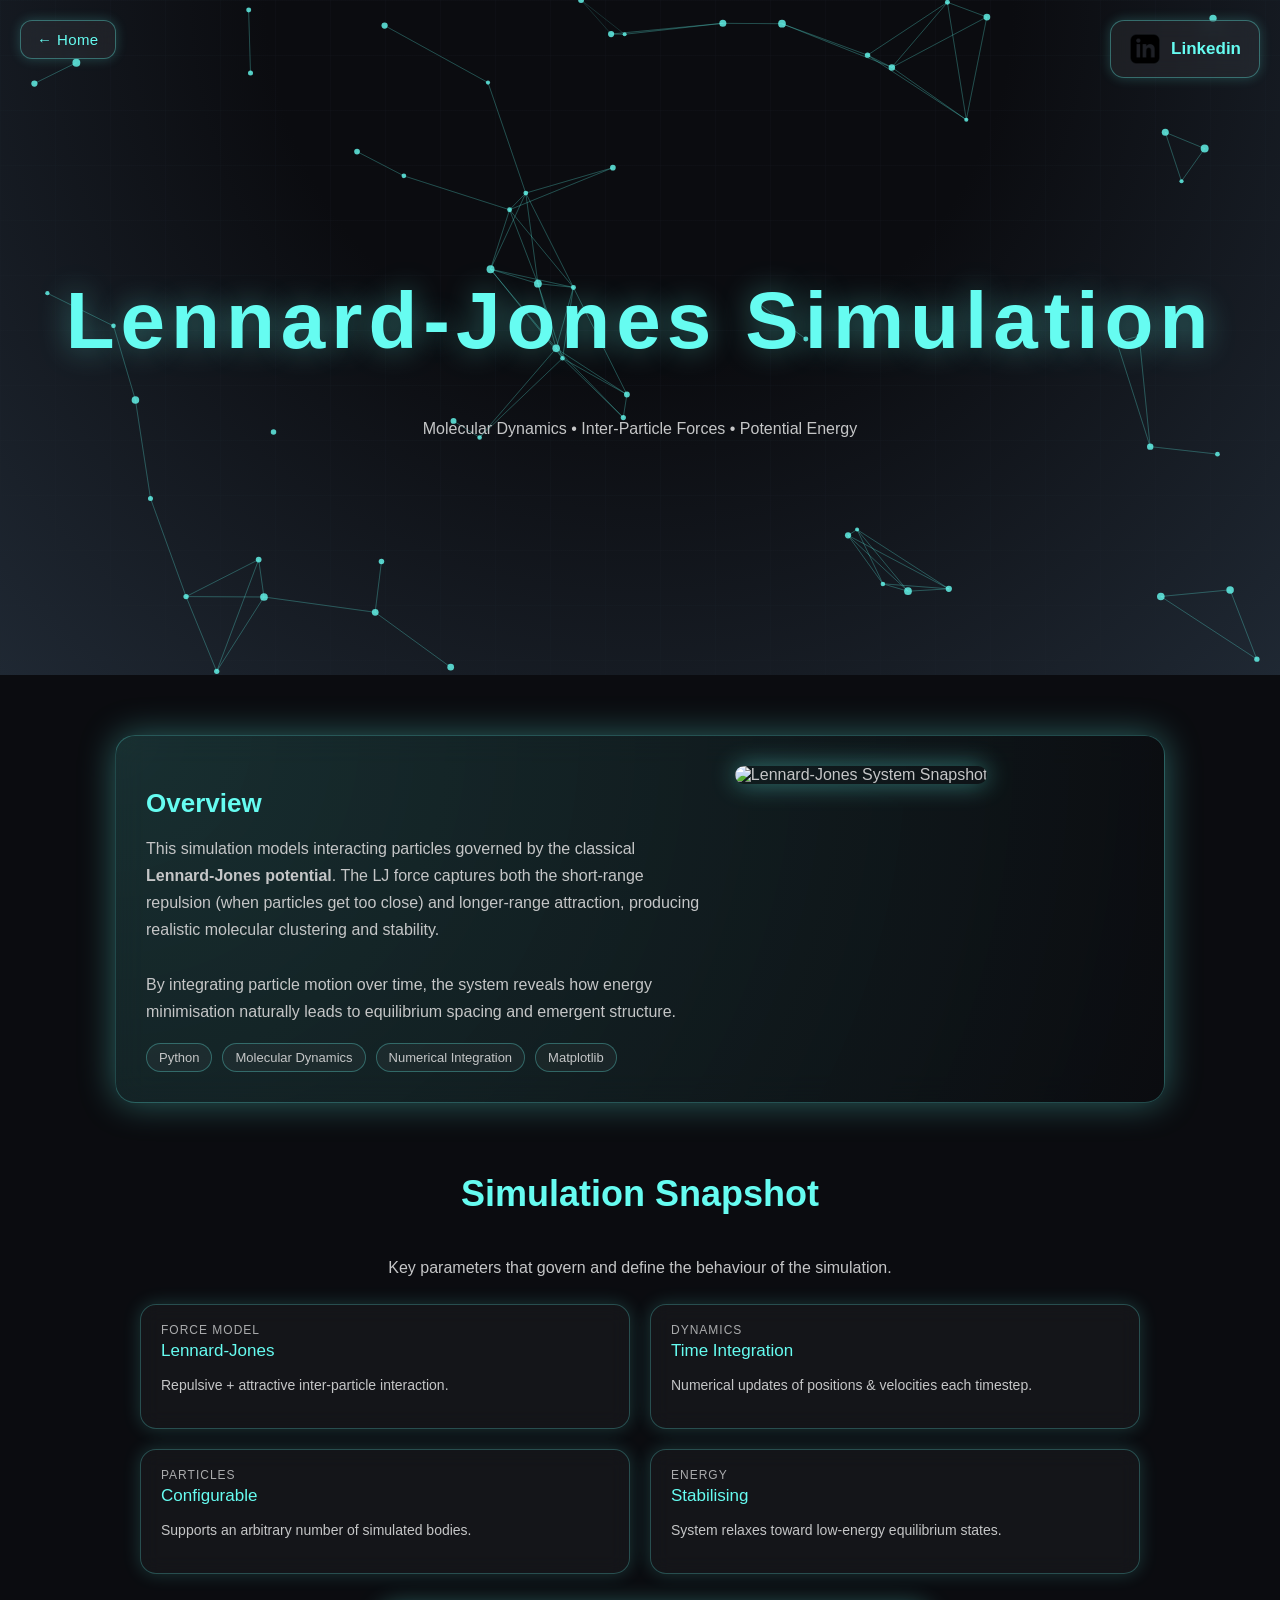
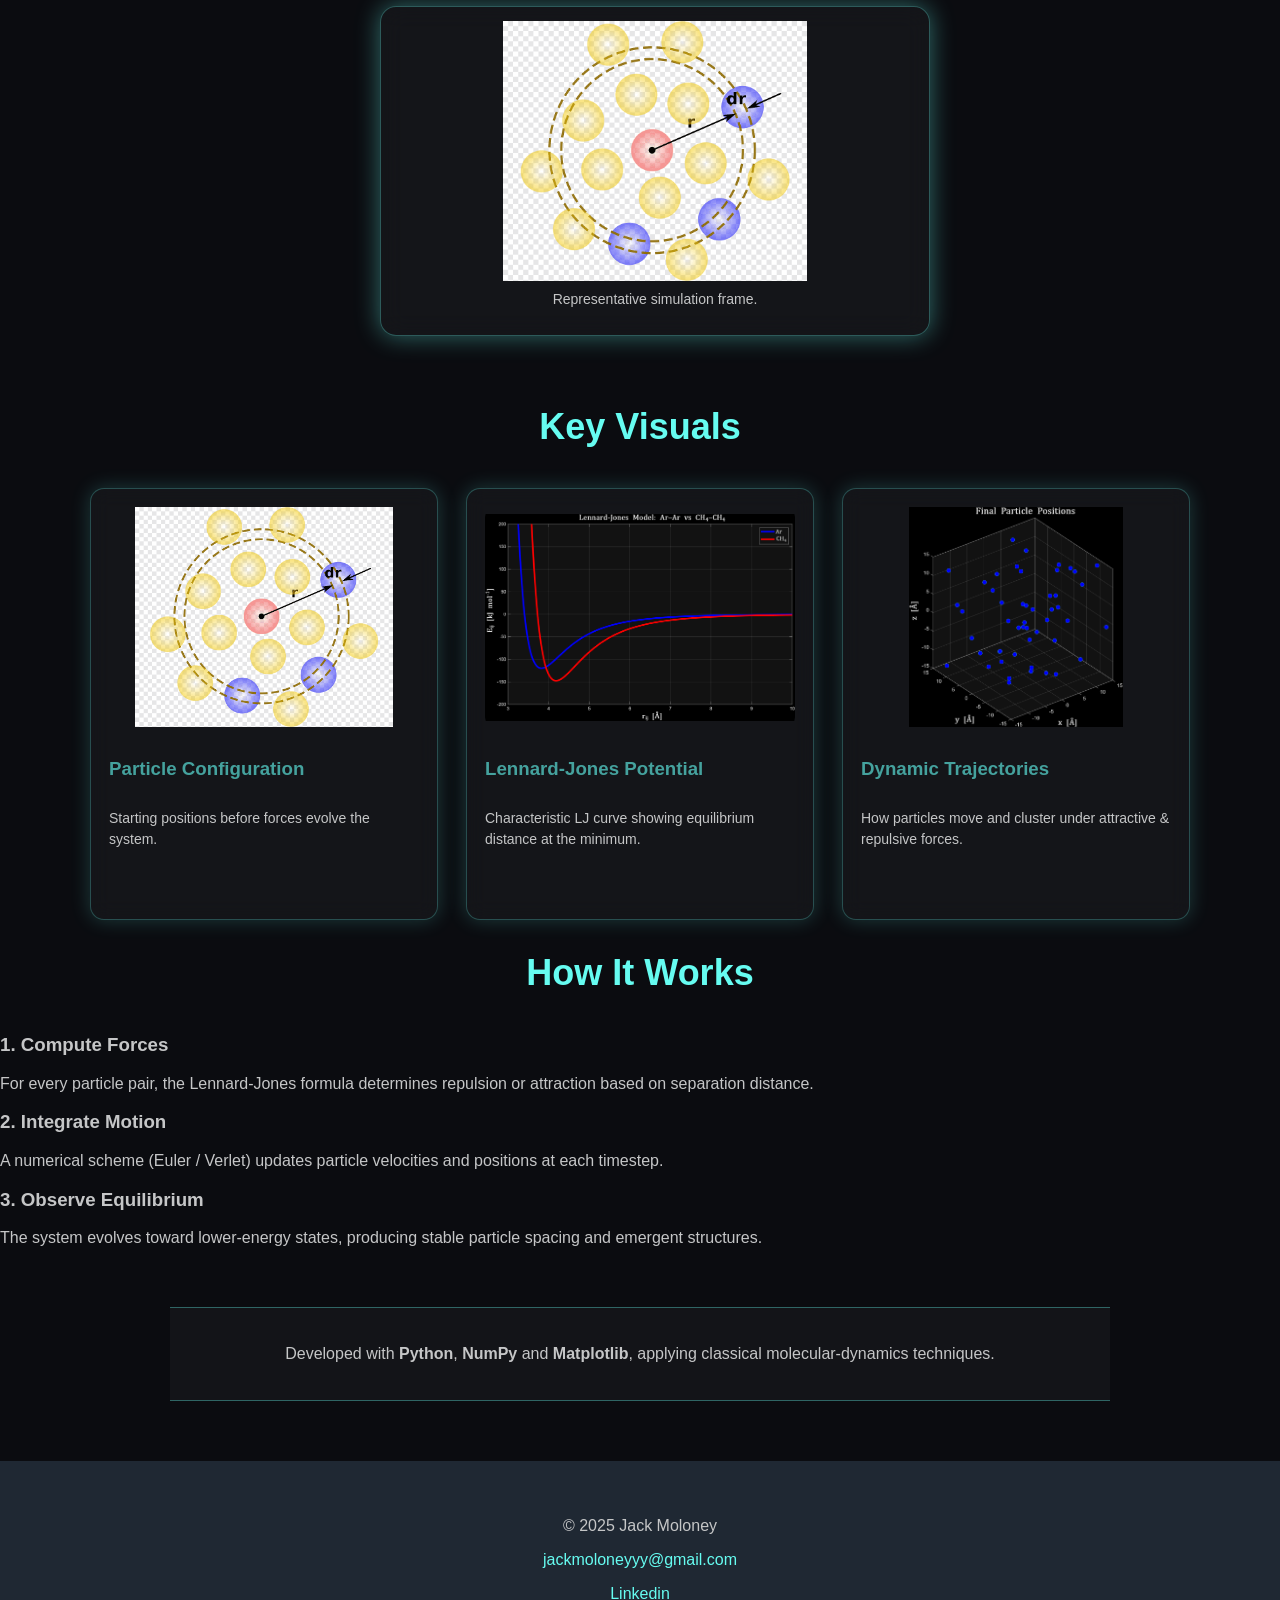
==== commit 8a9e9790: "Update.3" ====
--- a/lennard-jones.html
+++ b/lennard-jones.html
@@ -9,10 +9,13 @@
 
 <body>
 
+    <!-- BACK TO HOME BUTTON -->
+<a href="index.html" class="back-home-btn">← Home</a>
+
 <!-- FLOATING LINKEDIN BUTTON -->
-<a href="https://www.linkedin.com/in/your-link-here" target="_blank" class="floating-linkedin">
+<a href="https://www.linkedin.com/in/jackmoloneyyy" target="_blank" class="floating-linkedin">
     <img src="assets/linkedin.png" alt="LinkedIn" class="linkedin-icon">
-    <span>LinkedIn</span>
+    <span>Linkedin</span>
 </a>
 
 <!-- HERO SECTION (Same structure as Risk Analysis) -->
@@ -198,7 +201,7 @@
 <footer class="footer fade-in">
     <p>© 2025 Jack Moloney</p>
     <p><a href="mailto:jackmoloneyyy@gmail.com">jackmoloneyyy@gmail.com</a></p>
-    <p><a href="https://www.linkedin.com/in/your-link-here" target="_blank">LinkedIn</a></p>
+    <p><a href="https://www.linkedin.com/in/jackmoloneyyy" target="_blank">Linkedin</a></p>
 </footer>
 
 </body>
--- a/styles2.css
+++ b/styles2.css
@@ -1298,3 +1298,148 @@
         grid-template-columns: 1fr;
     }
 }
+/* === FLOATING BACK BUTTON (Top Left) === */
+.back-home-btn {
+    position: fixed;
+    top: 20px;
+    left: 20px; /* now top LEFT */
+    z-index: 9999;
+
+    padding: 10px 16px;
+    background: rgba(255,255,255,0.06);
+    border: 1px solid rgba(102,252,241,0.35);
+    border-radius: 12px;
+
+    font-family: "Inter", sans-serif;
+    font-weight: 500;
+    font-size: 15px;
+    color: #66FCF1;
+    text-decoration: none;
+    letter-spacing: 0.4px;
+
+    backdrop-filter: blur(10px);
+    transition: 0.3s ease;
+    box-shadow: 0 0 12px rgba(102, 252, 241, 0.22);
+}
+
+.back-home-btn:hover {
+    transform: translateY(-2px) scale(1.05);
+    background: rgba(102,252,241,0.15);
+    box-shadow: 0 0 25px rgba(102,252,241,0.45);
+}
+/* Wrapper controls the DEFAULT small size */
+.current-work-img-wrapper {
+    width: 55%;                 /* Smaller default size */
+    margin: 0 auto;
+    transition: transform 0.4s ease, width 0.4s ease;
+    cursor: pointer;
+}
+
+/* Image styling */
+.current-work-img-wrapper img {
+    width: 100%;
+    border-radius: 14px;
+    box-shadow: 0 0 25px rgba(102,252,241,0.35);
+    transition: transform 0.4s ease;
+}
+
+/* Hover expansion */
+.current-work-img-wrapper:hover {
+    width: 80%;                 /* Expand smoothly on hover */
+    transform: scale(1.05);
+}
+
+.current-work-img-wrapper:hover img {
+    transform: scale(1.07);
+    box-shadow: 0 0 45px rgba(102,252,241,0.55);
+}
+.project-tile h3 {
+    font-size: 24px;
+    font-weight: 600;
+    text-align: center;
+    min-height: 60px;   /* Ensures equal vertical space for all titles */
+    display: flex;
+    align-items: center;
+    justify-content: center;
+}
+/* MINI CATEGORY LABEL ABOVE TITLES */
+.metric-mini-label {
+    display: inline-block;
+    font-size: 11px;
+    font-weight: 500;
+    text-transform: uppercase;
+    letter-spacing: 2px;
+    color: #66FCF1;
+    opacity: 0.75;
+
+    margin-bottom: 4px;
+    transition: 0.3s ease;
+}
+
+/* MAIN TITLE BELOW LABEL */
+.metric-title {
+    display: block;
+    font-size: 20px;
+    font-weight: 600;
+    color: #E6E6E6;
+    margin-bottom: 8px;
+}
+
+/* COOL EFFECT ON HOVER */
+.metric-card:hover .metric-mini-label {
+    opacity: 1;
+    letter-spacing: 3px;
+    text-shadow: 0 0 8px rgba(102, 252, 241, 0.7);
+    transform: translateY(-1px);
+}
+
+/* Slight glow on title hover */
+.metric-card:hover .metric-title {
+    color: #66FCF1;
+    text-shadow: 0 0 15px rgba(102,252,241,0.4);
+}
+/* FORCE ALL VISUAL DASHBOARD CARDS TO ALIGN */
+.ra-fig-grid {
+    display: grid;
+    grid-template-columns: repeat(3, 1fr);
+    gap: 28px;
+    align-items: start;
+}
+
+/* Equal-height cards */
+.ra-fig-card {
+    height: 100%;
+    display: flex;
+    flex-direction: column;
+    justify-content: flex-start;
+
+    background: rgba(255,255,255,0.04);
+    border-radius: 14px;
+    padding: 18px;
+    border: 1px solid rgba(102,252,241,0.25);
+    backdrop-filter: blur(10px);
+    box-shadow: 0 0 20px rgba(102,252,241,0.2);
+}
+
+/* UNIFY IMAGE HEIGHTS */
+.ra-fig-card img {
+    width: 100%;
+    height: 220px;            /* forces equal image height */
+    object-fit: contain;      /* prevents cropping */
+    border-radius: 10px;
+    margin-bottom: 12px;
+}
+
+/* Align text lengths and spacing */
+.ra-fig-card h3 {
+    margin-bottom: 6px;
+    min-height: 30px;         /* equal title height */
+}
+
+.ra-fig-card p {
+    flex-grow: 1;             /* ensures all text blocks fill evenly */
+    display: flex;
+    align-items: flex-start;
+    line-height: 1.45;
+    color: #C5C6C7;
+}
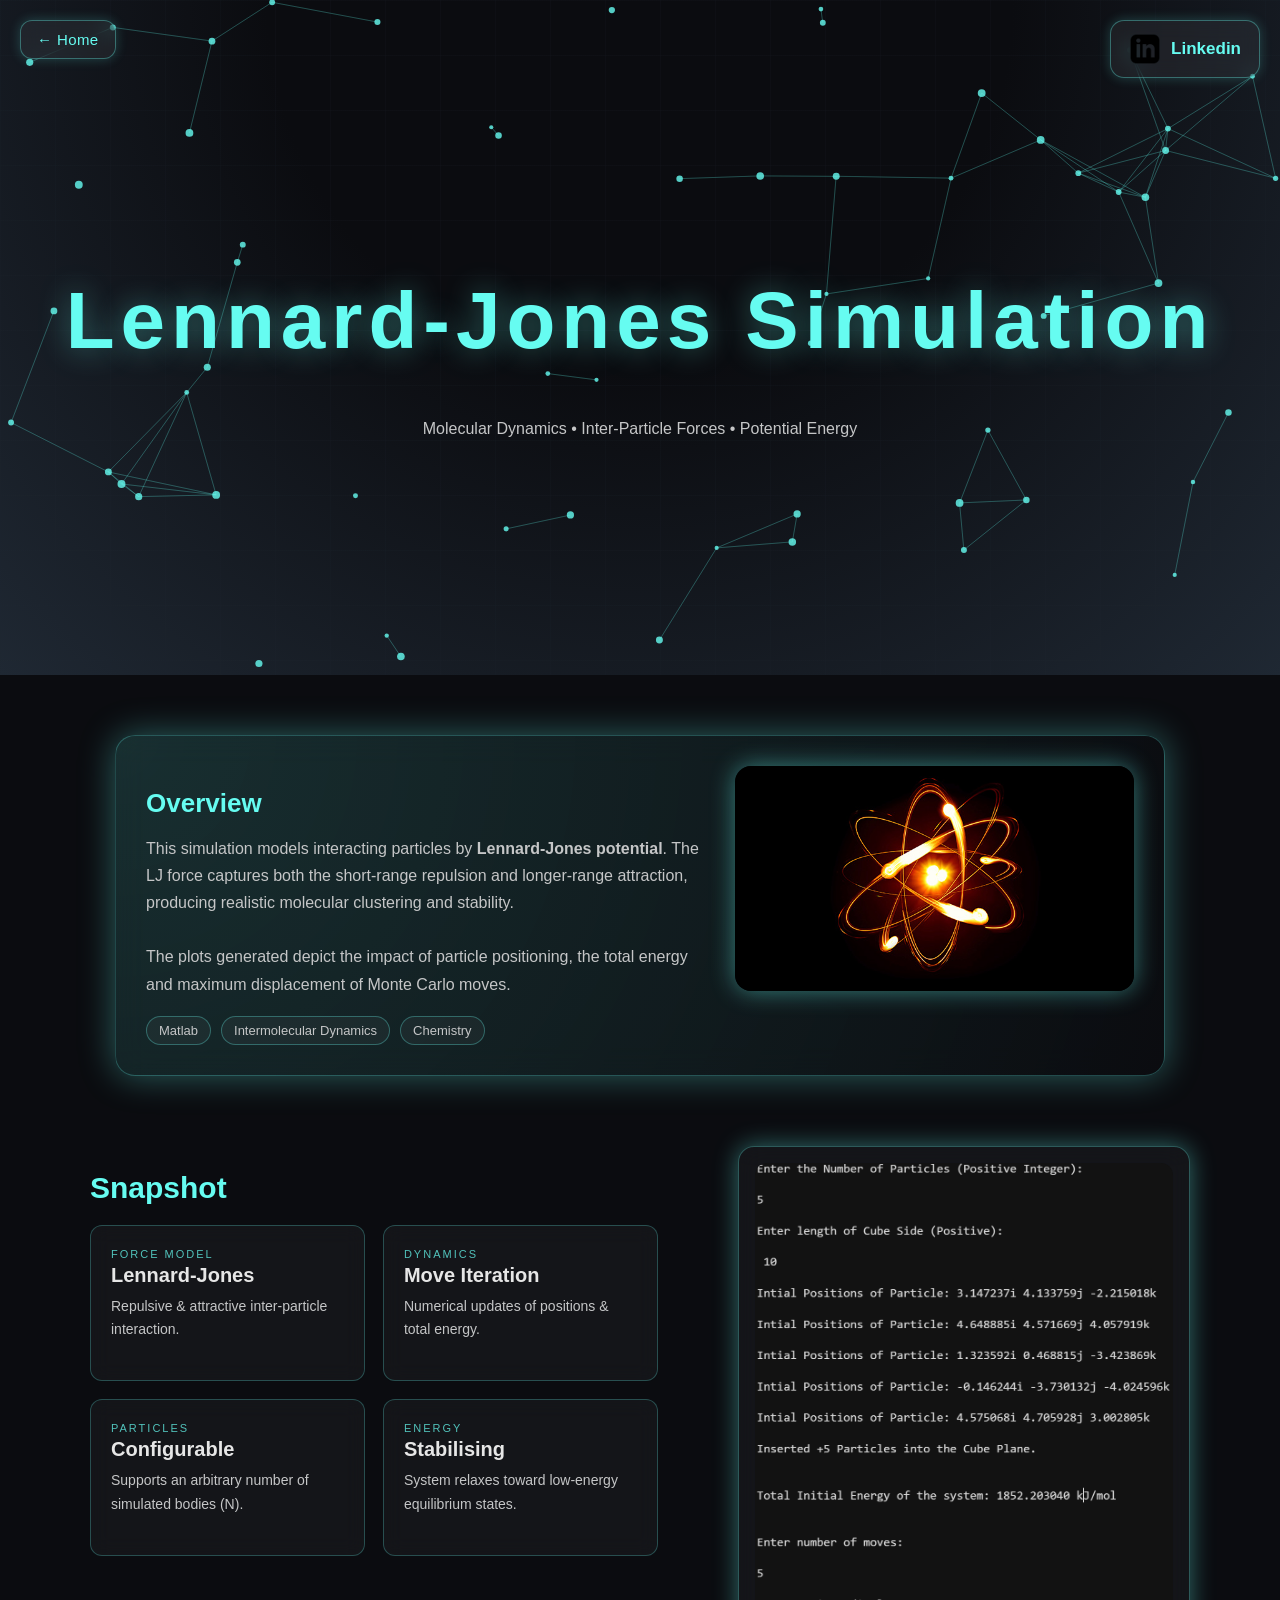
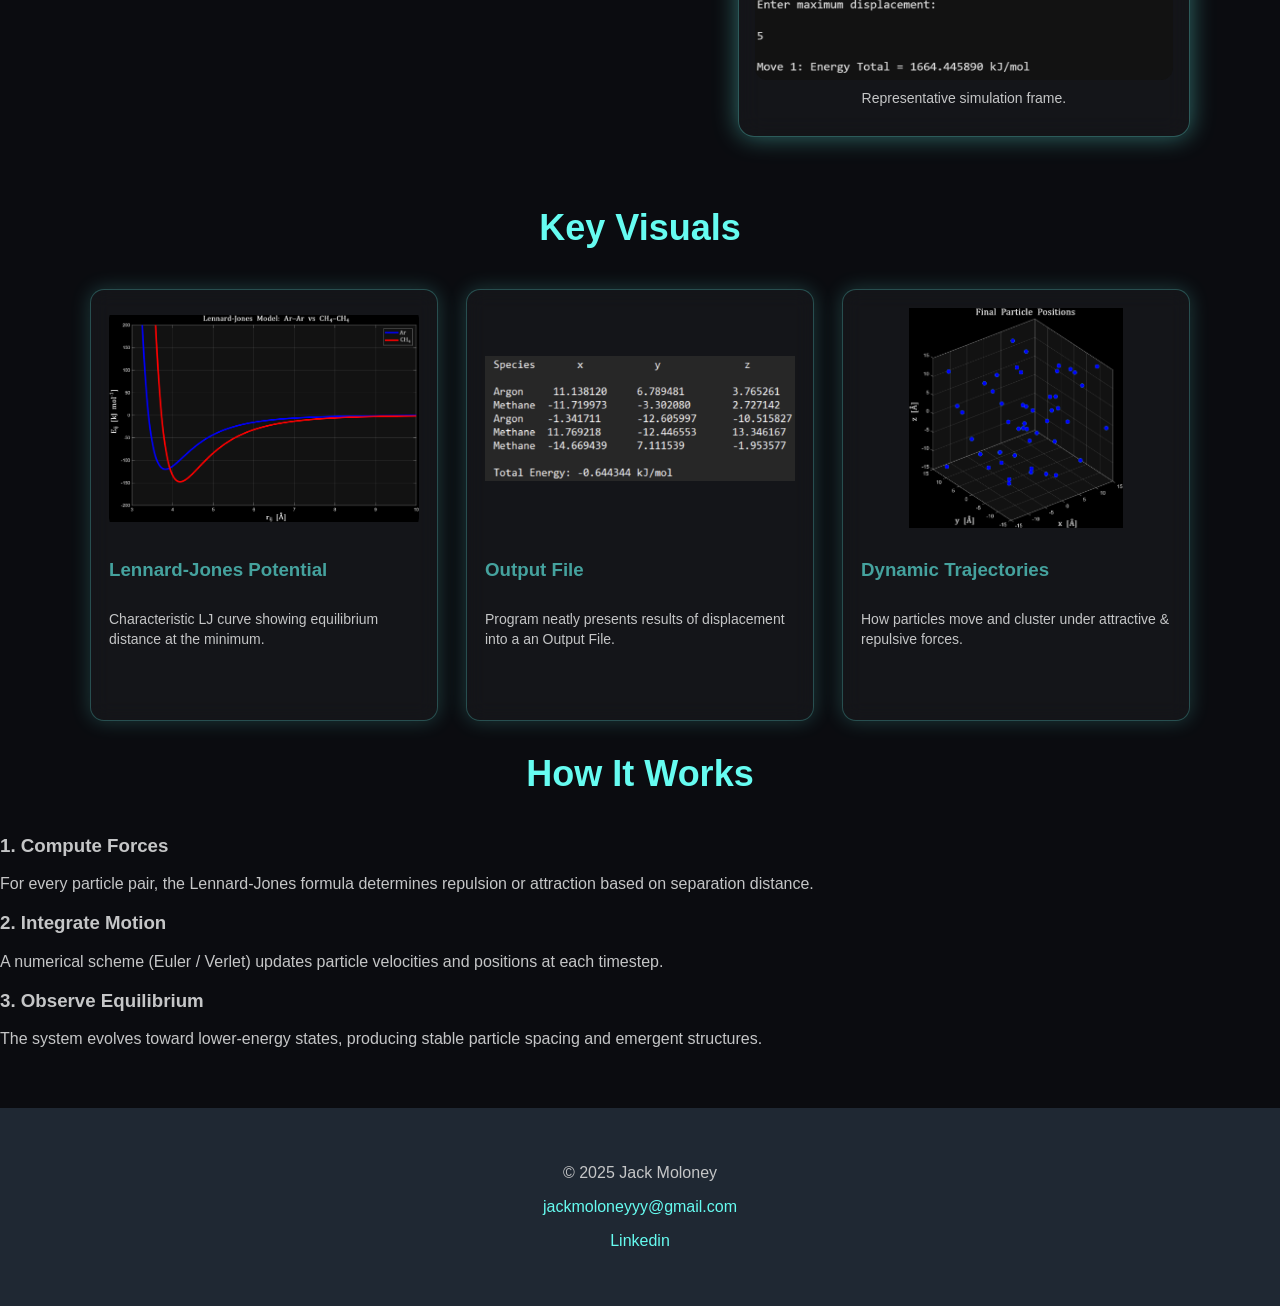
==== commit cd0879aa: "Update.5" ====
--- a/lennard-jones.html
+++ b/lennard-jones.html
@@ -42,25 +42,23 @@
         <div class="lj-main-text">
             <h2>Overview</h2>
             <p>
-                This simulation models interacting particles governed by the classical
+                This simulation models interacting particles  by 
                 <strong>Lennard-Jones potential</strong>.  
-                The LJ force captures both the short-range repulsion (when particles get too close)
+                The LJ force captures both the short-range repulsion 
                 and longer-range attraction, producing realistic molecular clustering and stability.
                 <br><br>
-                By integrating particle motion over time, the system reveals how energy minimisation
-                naturally leads to equilibrium spacing and emergent structure.
+                The plots generated depict the impact of particle positioning, the total energy and maximum displacement of Monte Carlo moves.
             </p>
 
             <div class="lj-tags">
-                <span>Python</span>
-                <span>Molecular Dynamics</span>
-                <span>Numerical Integration</span>
-                <span>Matplotlib</span>
+                <span>Matlab</span>
+                <span>Intermolecular Dynamics</span>
+                <span>Chemistry</span>
             </div>
         </div>
 
         <div class="lj-main-visual">
-            <img src="assets/lj1.png" alt="Lennard-Jones System Snapshot">
+            <img src="assets/atom.jpg" alt="Lennard-Jones System Snapshot">
         </div>
 
     </div>
@@ -68,46 +66,55 @@
 
 
 <!-- SIMULATION SNAPSHOT (COMPACT VERSION) -->
-<section class="snapshot-section fade-in">
-    <h2 class="section-title">Simulation Snapshot</h2>
-    <p class="snapshot-intro">
-        Key parameters that govern and define the behaviour of the simulation.
-    </p>
-
-    <!-- 2×2 compact metric grid -->
-    <div class="snapshot-metric-grid">
-        <div class="snapshot-card">
-            <span class="snapshot-label">Force Model</span>
-            <span class="snapshot-value">Lennard-Jones</span>
-            <p>Repulsive + attractive inter-particle interaction.</p>
-        </div>
-
-        <div class="snapshot-card">
-            <span class="snapshot-label">Dynamics</span>
-            <span class="snapshot-value">Time Integration</span>
-            <p>Numerical updates of positions & velocities each timestep.</p>
-        </div>
-
-        <div class="snapshot-card">
-            <span class="snapshot-label">Particles</span>
-            <span class="snapshot-value">Configurable</span>
-            <p>Supports an arbitrary number of simulated bodies.</p>
-        </div>
-
-        <div class="snapshot-card">
-            <span class="snapshot-label">Energy</span>
-            <span class="snapshot-value">Stabilising</span>
-            <p>System relaxes toward low-energy equilibrium states.</p>
-        </div>
-    </div>
-
-    <!-- Smaller visual underneath -->
-    <div class="snapshot-visual">
+<!-- SIMULATION SNAPSHOT (RiskAnalysis Layout) -->
+<section class="ra-layout fade-in">
+
+    <!-- LEFT SIDE — METRIC SUMMARY -->
+    <div class="ra-summary">
+
+        <h2>Snapshot</h2>
+        <p>
+            
+        </p>
+
+        <!-- COMPACT 2×2 GRID -->
+        <div class="metric-grid ra-tight-grid">
+
+            <div class="metric-card">
+                <span class="metric-mini-label">Force Model</span>
+                <span class="metric-title">Lennard-Jones</span>
+                <p>Repulsive & attractive inter-particle interaction.</p>
+            </div>
+
+            <div class="metric-card">
+                <span class="metric-mini-label">Dynamics</span>
+                <span class="metric-title">Move Iteration</span>
+                <p>Numerical updates of positions & total energy.</p>
+            </div>
+
+            <div class="metric-card">
+                <span class="metric-mini-label">Particles</span>
+                <span class="metric-title">Configurable</span>
+                <p>Supports an arbitrary number of simulated bodies (N).</p>
+            </div>
+
+            <div class="metric-card">
+                <span class="metric-mini-label">Energy</span>
+                <span class="metric-title">Stabilising</span>
+                <p>System relaxes toward low-energy equilibrium states.</p>
+            </div>
+        </div>
+
+    </div>
+
+    <!-- RIGHT SIDE — IMAGE -->
+    <div class="ra-main-visual">
         <div class="ra-main-card">
-            <img src="assets/LJ_Figure3.png" alt="LJ Simulation Frame">
+            <img src="assets/LJ_Figure5.png" alt="Lennard-Jones">
             <p class="ra-main-caption">Representative simulation frame.</p>
         </div>
     </div>
+
 </section>
 
 
@@ -117,13 +124,7 @@
 
     <div class="ra-fig-grid">
 
-        <div class="ra-fig-card">
-            <img src="assets/LJ_Figure3.png" alt="Particle Setup">
-            <h3>Particle Configuration</h3>
-            <p>
-                Starting positions before forces evolve the system.
-            </p>
-        </div>
+        
 
         <div class="ra-fig-card">
             <img src="assets/LJ_Figure1.png" alt="LJ Potential Curve">
@@ -132,6 +133,16 @@
                 Characteristic LJ curve showing equilibrium distance at the minimum.
             </p>
         </div>
+
+        <div class="ra-fig-card">
+            <img src="assets/LJ_Figure4.png" alt="LJ Potential Curve">
+            <h3>Output File</h3>
+            <p>
+                Program neatly presents results of displacement into a an Output File.
+            </p>
+        </div>
+
+
 
         <div class="ra-fig-card">
             <img src="assets/LJ_Figure2.png" alt="Trajectory Evolution">
@@ -188,14 +199,6 @@
 </section>
 
 
-<!-- TECH STRIP -->
-<section class="project-tech-strip fade-in">
-    <p>
-        Developed with <strong>Python</strong>, <strong>NumPy</strong> and
-        <strong>Matplotlib</strong>, applying classical molecular-dynamics techniques.
-    </p>
-</section>
-
 
 <!-- FOOTER -->
 <footer class="footer fade-in">
--- a/styles2.css
+++ b/styles2.css
@@ -1443,3 +1443,92 @@
     line-height: 1.45;
     color: #C5C6C7;
 }
+/* VIEW PROJECTS BUTTON */
+.view-projects-btn {
+    display: inline-block;
+    margin-top: 14px;
+
+    padding: 12px 28px;
+    border-radius: 14px;
+
+    background: rgba(102,252,241,0.12);
+    border: 1px solid rgba(102,252,241,0.35);
+
+    color: #66FCF1;
+    font-family: "Inter", sans-serif;
+    font-size: 17px;
+    font-weight: 500;
+    letter-spacing: 0.5px;
+    text-decoration: none;
+
+    backdrop-filter: blur(10px);
+    transition: 0.3s ease;
+    box-shadow: 0 0 12px rgba(102,252,241,0.25);
+}
+
+.view-projects-btn:hover {
+    transform: translateY(-3px) scale(1.05);
+    background: rgba(102,252,241,0.25);
+    box-shadow: 0 0 30px rgba(102,252,241,0.55);
+}
+/* UNIVERSAL SNAPSHOT LAYOUT — FIXED */
+.ra-layout {
+    display: grid;
+    grid-template-columns: minmax(0, 1.3fr) minmax(0, 1fr);
+    gap: 40px;
+    max-width: 1100px;
+    margin: 70px auto;
+    padding: 0 20px;
+    align-items: start; /* top-align both sides */
+}
+
+/* LEFT SIDE */
+.ra-summary h2 {
+    color: #66FCF1;
+    font-size: 30px;
+    margin-bottom: 10px;
+}
+
+.ra-summary p {
+    margin: 0 0 20px 0;
+    color: #C5C6C7;
+}
+
+.metric-grid {
+    display: grid;
+    grid-template-columns: repeat(2, 1fr);
+    gap: 18px;
+}
+
+/* RIGHT SIDE */
+.ra-main-visual {
+    display: flex;
+    justify-content: center;
+    align-items: flex-start;  /* critical: aligns image to top */
+    margin: 0;
+    padding: 0;
+}
+
+.ra-main-card {
+    background: rgba(255,255,255,0.04);
+    border-radius: 16px;
+    border: 1px solid rgba(102,252,241,0.3);
+    padding: 16px;
+    max-width: 480px;
+    width: 100%;
+}
+
+.ra-main-card img {
+    width: 100%;
+    border-radius: 12px;
+    margin-bottom: 10px;
+}
+/* === FIX SNAPSHOT ALIGNMENT ACROSS ALL PROJECT PAGES === */
+.ra-layout > * {
+    margin-top: 0 !important;
+    padding-top: 0 !important;
+}
+
+.ra-layout {
+    align-items: start !important;
+}
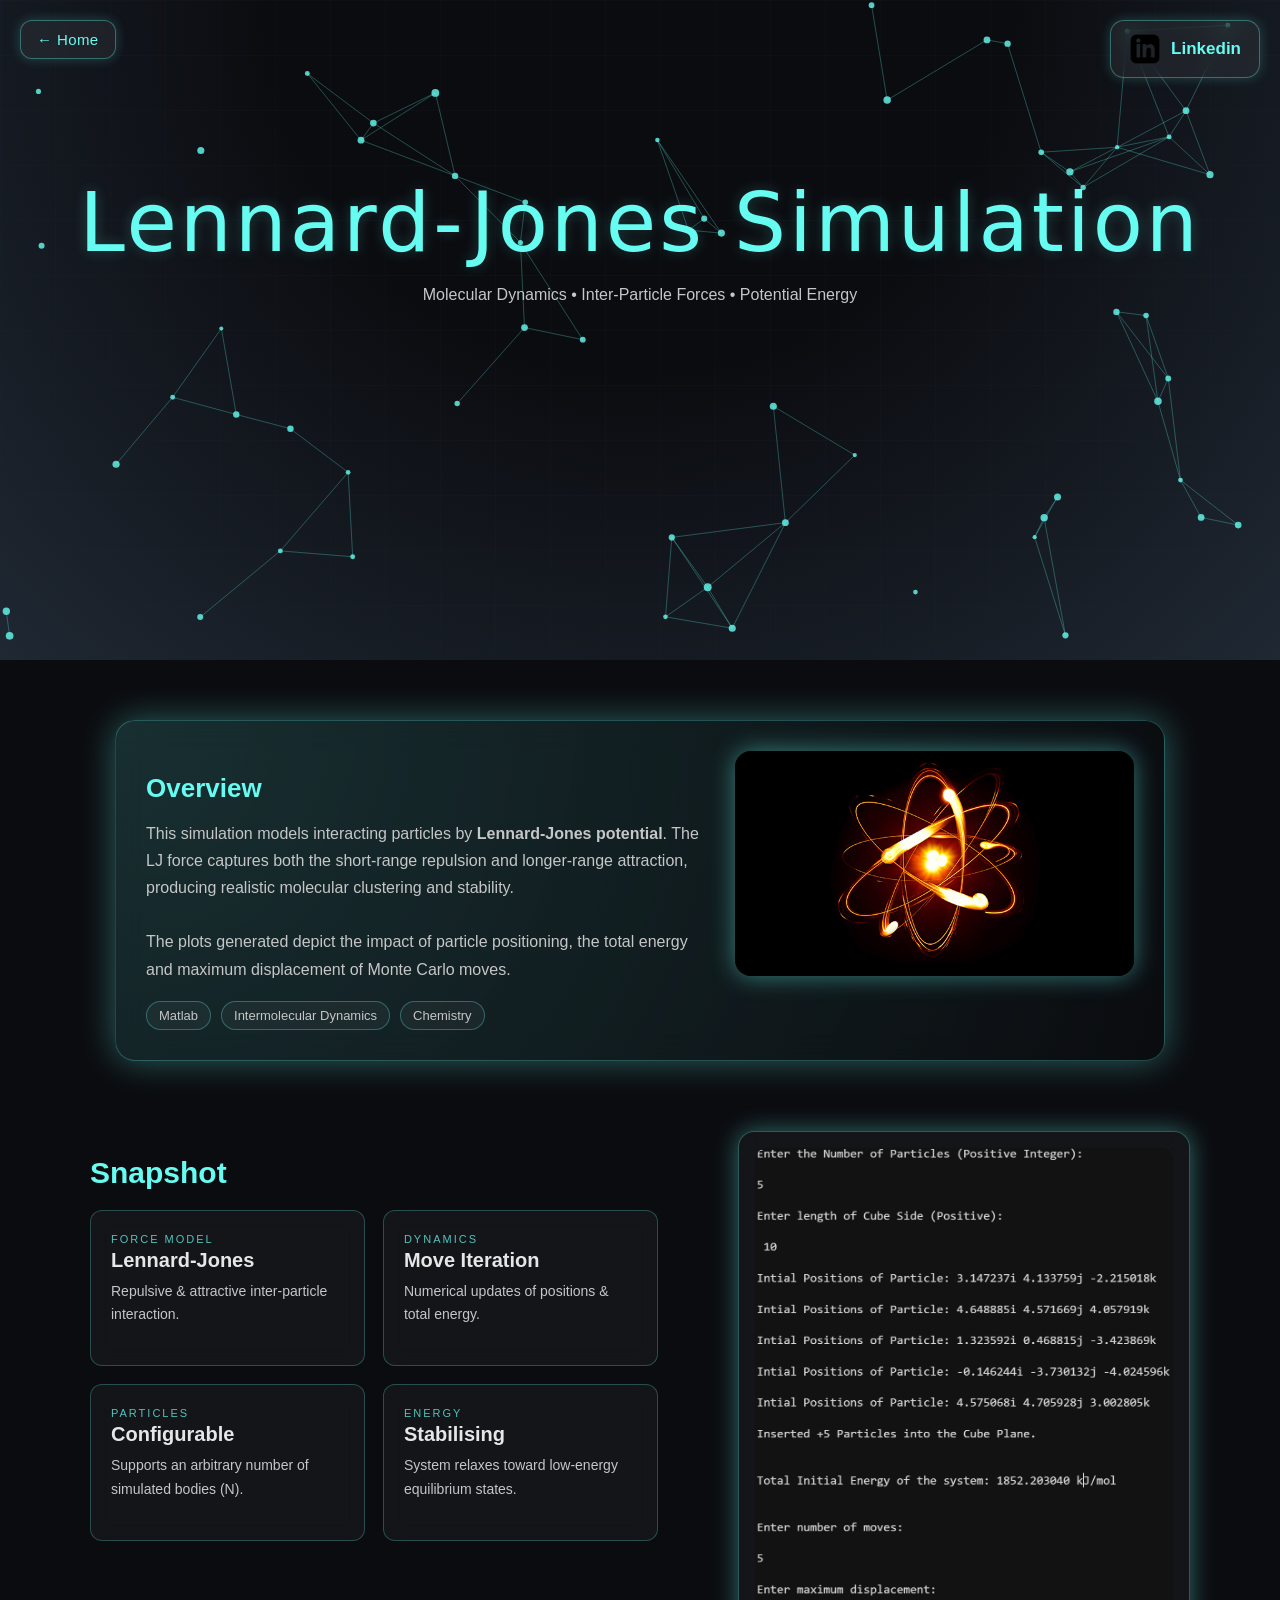
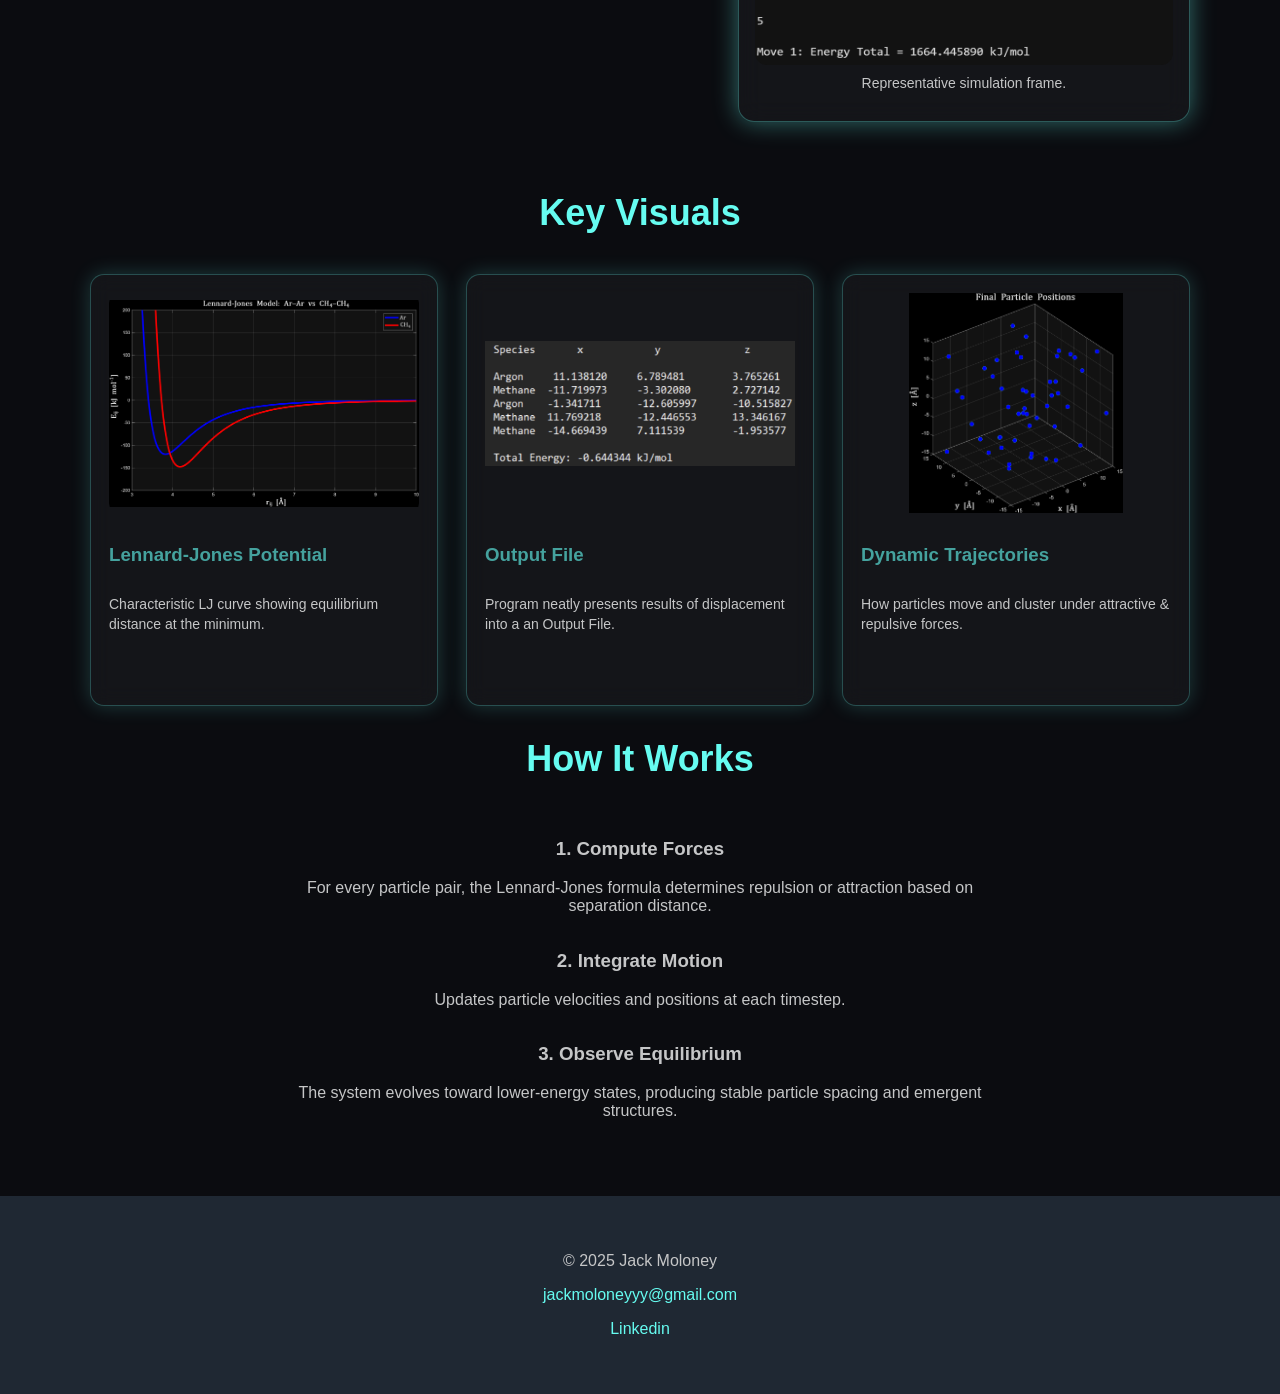
==== commit bd466a0e: "Update.8" ====
--- a/lennard-jones.html
+++ b/lennard-jones.html
@@ -178,7 +178,7 @@
             <div class="process-card">
                 <h3>2. Integrate Motion</h3>
                 <p>
-                    A numerical scheme (Euler / Verlet) updates particle velocities and positions at
+                    Updates particle velocities and positions at
                     each timestep.
                 </p>
             </div>
--- a/styles2.css
+++ b/styles2.css
@@ -115,12 +115,19 @@
 }
 
 .hero-name {
-    color: #66FCF1;
-    font-size: 80px;
-    letter-spacing: 6px;
-    font-weight: 800;
-    text-shadow: 0 0 30px rgba(102, 252, 241, 0.4);
-}
+    font-family: "IBM Plex Sans", system-ui, sans-serif;
+    font-size: 82px;
+    font-weight: 700;
+    letter-spacing: 3px;
+    color: #66FCF1;
+
+    text-shadow:
+        0 0 14px rgba(102, 252, 241, 0.22);
+
+    margin-bottom: 6px;
+}
+
+
 
 .role-line {
     color: #C5C6C7;
@@ -1532,3 +1539,246 @@
 .ra-layout {
     align-items: start !important;
 }
+.ra-layout .ra-main-visual {
+    align-items: center !important;
+    justify-content: center !important;
+    padding-top: 10px;
+}
+/* Center the How It Works section in Random Walk page */
+.project-process {
+    text-align: center !important;
+}
+
+.project-process .process-timeline {
+    display: flex;
+    flex-direction: column;
+    align-items: center !important;
+}
+
+.project-process .process-card {
+    max-width: 700px;
+}
+/* ================================
+   COMPACT "CURRENTLY WORKING ON" SECTION
+   ================================ */
+
+/* Smaller spacing around the whole section */
+.current-work-section {
+    margin: 30px auto 20px !important;
+}
+
+/* Make the grid narrower and cards smaller */
+.current-work-grid {
+    grid-template-columns: 0.8fr 0.7fr !important;
+    gap: 20px !important;
+    max-width: 850px;
+    margin: 20px auto !important;
+}
+
+/* CARD SIZE REDUCTION */
+.current-work-card {
+    padding: 18px 22px !important;
+    border-radius: 12px !important;
+    box-shadow: 0 0 14px rgba(102,252,241,0.18) !important;
+}
+
+/* TEXT CARD — smaller font */
+.current-work-textcard h3 {
+    font-size: 20px !important;
+    margin-bottom: 6px !important;
+}
+
+.current-work-textcard p {
+    font-size: 15px !important;
+    line-height: 1.45 !important;
+}
+
+/* IMAGE CARD — drastically reduce image size */
+.current-work-img-wrapper {
+    width: 60% !important;   /* reduce width */
+    margin: 0 auto !important;
+}
+
+.current-work-img-wrapper img {
+    border-radius: 12px !important;
+}
+
+/* On hover: subtle only */
+.current-work-img-wrapper:hover {
+    width: 65% !important;
+    transform: scale(1.03) !important;
+}
+
+.current-work-img-wrapper:hover img {
+    transform: scale(1.03) !important;
+}
+/* Resume Button (Homepage) */
+.resume-btn-home {
+    display: inline-block;
+    margin-left: 12px;
+    padding: 12px 28px;
+    border-radius: 10px;
+    
+    font-size: 17px;
+    font-weight: 600;
+    text-decoration: none;
+    color: #0b0c10;
+
+    background: rgba(102, 252, 241, 0.18);
+    border: 1px solid rgba(102, 252, 241, 0.35);
+    backdrop-filter: blur(8px);
+
+    transition: 0.3s ease;
+}
+
+.resume-btn-home:hover {
+    background: rgba(102, 252, 241, 0.35);
+    box-shadow: 0 0 18px rgba(102, 252, 241, 0.4);
+    transform: translateY(-2px);
+}
+/* ==========================================
+   UNIFIED HOMEPAGE BUTTON STYLE
+   ========================================== */
+
+/* =======================================================
+   VIBRANT GLOWING HOMEPAGE BUTTONS
+   ======================================================= */
+
+.homepage-btn {
+    position: relative;
+    display: inline-block;
+
+    padding: 14px 38px;
+    border-radius: 14px;
+
+    font-size: 18px;
+    font-weight: 600;
+    text-decoration: none;
+    text-align: center;
+    cursor: pointer;
+
+    /* Neon gradient */
+    background: linear-gradient(135deg, #66FCF1, #45A29E);
+    color: #0b0c10;
+
+    /* Glow + glass */
+    box-shadow:
+        0 0 12px rgba(102, 252, 241, 0.55),
+        inset 0 0 12px rgba(255, 255, 255, 0.25);
+    backdrop-filter: blur(8px);
+
+    transition: 0.25s ease;
+    overflow: hidden;
+}
+
+/* Hover: brighter + lifts */
+.homepage-btn:hover {
+    transform: translateY(-4px) scale(1.04);
+    box-shadow:
+        0 0 20px rgba(102, 252, 241, 0.85),
+        0 0 40px rgba(102, 252, 241, 0.55),
+        inset 0 0 18px rgba(255, 255, 255, 0.35);
+}
+
+/* Click effect */
+.homepage-btn:active {
+    transform: scale(0.97);
+}
+
+/* Cool animated highlight following cursor */
+.homepage-btn::before {
+    content: "";
+    position: absolute;
+    top: var(--y);
+    left: var(--x);
+
+    width: 0;
+    height: 0;
+    pointer-events: none;
+
+    background: radial-gradient(
+        circle,
+        rgba(255,255,255,0.45),
+        rgba(255,255,255,0) 70%
+    );
+    transform: translate(-50%, -50%);
+    transition: width 0.25s ease, height 0.25s ease;
+}
+
+.homepage-btn:hover::before {
+    width: 160px;
+    height: 160px;
+}
+
+/* Center the row */
+.homepage-btn-row {
+    display: flex;
+    justify-content: center;
+    margin-top: 25px;
+    gap: 16px;
+}
+.profile-card-home {
+    backdrop-filter: none !important;
+    -webkit-backdrop-filter: none !important;
+}
+/* Increase size of the right image in the Currently Working On section */
+.current-work-img-wrapper {
+    width: 100% !important;     /* Increase image width */
+    max-width: 380px !important;   /* Set a generous max size */
+    margin: 0 auto !important;
+}
+
+.current-work-img-wrapper img {
+    width: 100% !important;
+    height: auto !important;
+    border-radius: 14px;
+}
+/* Prevent image from shrinking on hover */
+.current-work-img-wrapper:hover {
+    width: inherit !important;   /* keeps the same width */
+}
+/* ============================================================
+   HERO + PROFILE POSITIONING OVERRIDES
+   Paste at END of styles2.css
+   ============================================================ */
+
+/* Move hero title toward the top */
+.hero-area {
+    align-items: flex-start !important;
+    padding-top: 120px !important;
+}
+
+/* Refined hero title appearance */
+.hero-name {
+    font-family: "IBM Plex Sans", system-ui, sans-serif;
+    font-size: 82px;
+    font-weight: 500;
+    letter-spacing: 3px;
+    margin-bottom: 6px;
+}
+
+/* Reduce aggressive overlap so card appears centered on load */
+.profile-wrapper {
+    margin-top: -40px !important;
+    display: flex;
+    justify-content: center;
+}
+
+/* Center the “Hello, I'm Jack” card perfectly */
+.profile-card-home {
+    margin: 0 auto !important;
+    align-items: center !important;
+}
+/* ============================================================
+   REDUCE GAP BETWEEN HERO TITLE AND ABOUT BUBBLE
+   ============================================================ */
+
+/* Reduce overall hero height so it doesn't push content down */
+.hero-area {
+    height: 60vh !important;
+}
+
+/* Pull the profile section upward closer to the title */
+.profile-wrapper {
+    margin-top: -200px !important;
+}
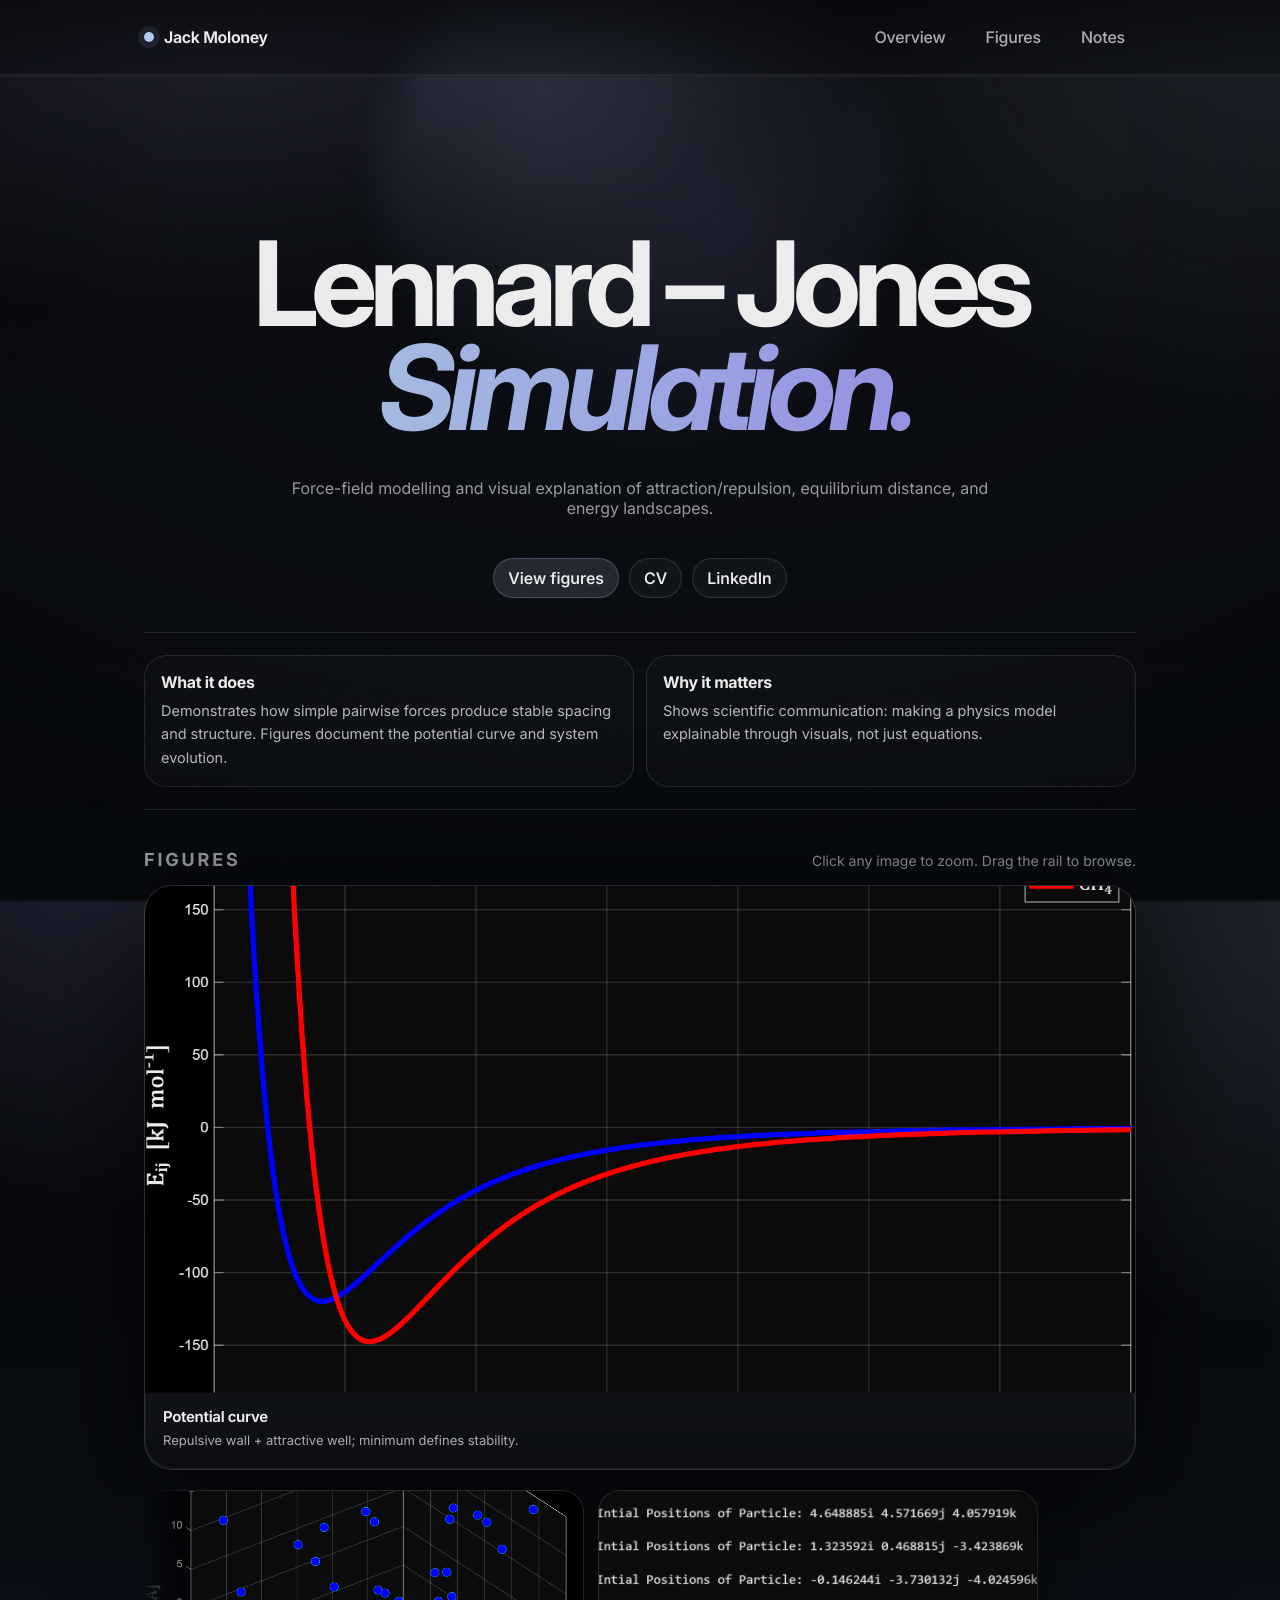
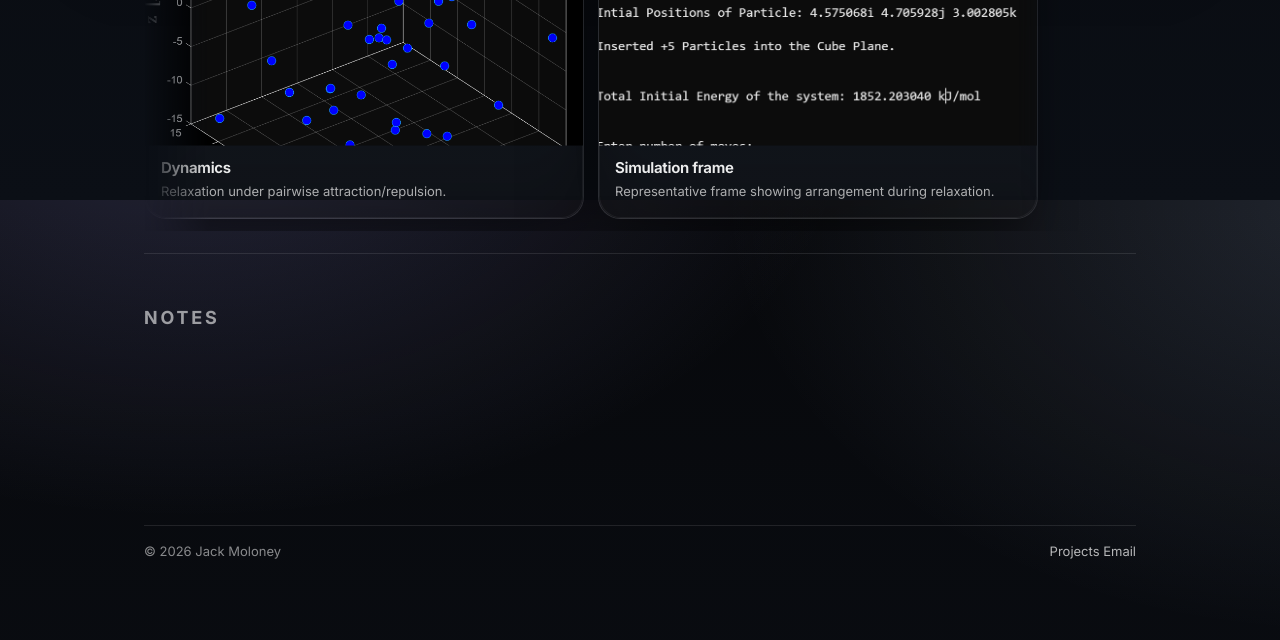
==== commit 2d42215e: "Overhaul" ====
--- a/lennard-jones.html
+++ b/lennard-jones.html
@@ -1,211 +1,481 @@
-<!DOCTYPE html>
+<!doctype html>
 <html lang="en">
 <head>
-    <meta charset="UTF-8">
-    <title>Lennard-Jones Simulation — Jack Moloney</title>
-    <link rel="stylesheet" href="styles2.css">
-    <script src="homepage.js" defer></script>
+  <meta charset="utf-8" />
+  <meta name="viewport" content="width=device-width,initial-scale=1" />
+  <title>Lennard–Jones Atomic Simulation — Jack Moloney</title>
+  <meta name="description" content="Force-field modelling and visual explanation of attraction/repulsion, equilibrium distance, and energy landscapes.">
+  <link rel="preconnect" href="https://fonts.googleapis.com">
+  <link rel="preconnect" href="https://fonts.gstatic.com" crossorigin>
+  <link href="https://fonts.googleapis.com/css2?family=Inter:wght@400;500;600;700&family=Instrument+Serif:ital@0;1&display=swap" rel="stylesheet">
+  <link rel="stylesheet" href="styles.css" />
 </head>
-
 <body>
-
-    <!-- BACK TO HOME BUTTON -->
-<a href="index.html" class="back-home-btn">← Home</a>
-
-<!-- FLOATING LINKEDIN BUTTON -->
-<a href="https://www.linkedin.com/in/jackmoloneyyy" target="_blank" class="floating-linkedin">
-    <img src="assets/linkedin.png" alt="LinkedIn" class="linkedin-icon">
-    <span>Linkedin</span>
-</a>
-
-<!-- HERO SECTION (Same structure as Risk Analysis) -->
-<header class="hero-area">
-    <div class="hero-content fade-in">
-        <h1 class="hero-name">Lennard-Jones Simulation</h1>
-        <p class="project-tagline">
-            Molecular Dynamics • Inter-Particle Forces • Potential Energy
+  <div class="fx" aria-hidden="true">
+    <div class="fx__grid"></div>
+    <div class="fx__grain"></div>
+    <div class="fx__vignette"></div>
+    <div class="fx__cursor"></div>
+  </div>
+
+  <header class="topbar">
+    <div class="topbar__inner">
+      <a class="brand" href="index.html#projects" aria-label="Back to projects">
+        <span class="brand__dot"></span>
+        <span class="brand__name">Jack Moloney</span>
+      </a>
+
+      <nav class="nav" aria-label="Page">
+        <a class="nav__link" href="#overview">Overview</a>
+        <a class="nav__link" href="#figures">Figures</a>
+        <a class="nav__link" href="#notes">Notes</a>
+      </nav>
+    </div>
+    <div class="topbar__progress" aria-hidden="true"><span id="pbar"></span></div>
+  </header>
+
+  <main id="top" class="shell page">
+    <!-- HERO / OVERVIEW -->
+    <section id="overview" class="hero hero--center">
+      <div class="hero__top">
+        <h1 class="h1 h1--centerBig">
+          Lennard – Jones <span class="h1__name">Simulation.</span>
+        </h1>
+      </div>
+
+      <p class="lede hero__lede">
+        Force-field modelling and visual explanation of attraction/repulsion, equilibrium distance, and energy landscapes.
+      </p>
+
+      <div class="actions hero__actions">
+        <a class="btn btn--primary" href="#figures">View figures</a>
+        <a class="btn" href="assets/JackMoloneyCV.pdf" target="_blank" rel="noreferrer">CV</a>
+        <a class="btn" href="https://www.linkedin.com/" target="_blank" rel="noreferrer">LinkedIn</a>
+      </div>
+    </section>
+
+    <div class="hr"></div>
+
+    <!-- BOXES BELOW TITLE -->
+    <section class="split">
+      <div class="note reveal">
+        <h3>What it does</h3>
+        <p>
+          Demonstrates how simple pairwise forces produce stable spacing and structure.
+          Figures document the potential curve and system evolution.
         </p>
-
-        <!-- hidden typed span (keeps homepage.js stable) -->
-        <p class="role-line project-role-line"><span id="typed"></span></p>
-    </div>
-
-    <canvas id="particle-canvas"></canvas>
-    <div class="grid-overlay"></div>
-</header>
-
-
-<!-- MAIN FEATURED CARD (Risk-Analysis style) -->
-<section class="lj-main fade-in">
-    <div class="lj-main-card">
-
-        <div class="lj-main-text">
-            <h2>Overview</h2>
-            <p>
-                This simulation models interacting particles  by 
-                <strong>Lennard-Jones potential</strong>.  
-                The LJ force captures both the short-range repulsion 
-                and longer-range attraction, producing realistic molecular clustering and stability.
-                <br><br>
-                The plots generated depict the impact of particle positioning, the total energy and maximum displacement of Monte Carlo moves.
-            </p>
-
-            <div class="lj-tags">
-                <span>Matlab</span>
-                <span>Intermolecular Dynamics</span>
-                <span>Chemistry</span>
+      </div>
+      <div class="note reveal">
+        <h3>Why it matters</h3>
+        <p>
+          Shows scientific communication: making a physics model explainable through visuals,
+          not just equations.
+        </p>
+      </div>
+    </section>
+
+    <div class="hr"></div>
+
+    <!-- FIGURES -->
+    <section id="figures" class="section">
+      <div class="section__head">
+        <h2 class="section__title">Figures</h2>
+        <p class="section__sub">Click any image to zoom. Drag the rail to browse.</p>
+      </div>
+
+      <div class="figs">
+        <!-- Featured figure (big, premium) -->
+        <div class="figHero reveal gcard"
+             data-src="assets/LJ_Figure1.png"
+             data-title="Potential curve"
+             data-caption="Repulsive wall + attractive well; minimum defines stability.">
+          <img src="assets/LJ_Figure1.png" alt="Potential curve" loading="lazy">
+          <div class="gmeta">
+            <div class="t">Potential curve</div>
+            <div class="d">Repulsive wall + attractive well; minimum defines stability.</div>
+          </div>
+          <div class="figHero__hint" aria-hidden="true">Click to zoom</div>
+        </div>
+
+        <!-- Horizontal snap rail -->
+        <div class="figRail" aria-label="Figure gallery">
+          <div class="figItem reveal gcard"
+               data-src="assets/LJ_Figure2.png"
+               data-title="Dynamics"
+               data-caption="Relaxation under pairwise attraction/repulsion.">
+            <img src="assets/LJ_Figure2.png" alt="Dynamics" loading="lazy">
+            <div class="gmeta">
+              <div class="t">Dynamics</div>
+              <div class="d">Relaxation under pairwise attraction/repulsion.</div>
             </div>
+          </div>
+
+          <div class="figItem reveal gcard"
+               data-src="assets/LJ_Figure5.png"
+               data-title="Simulation frame"
+               data-caption="Representative frame showing arrangement during relaxation.">
+            <img src="assets/LJ_Figure5.png" alt="Simulation frame" loading="lazy">
+            <div class="gmeta">
+              <div class="t">Simulation frame</div>
+              <div class="d">Representative frame showing arrangement during relaxation.</div>
+            </div>
+          </div>
+
+          <div class="figItem reveal gcard"
+               data-src="assets/LJ_Figure4.png"
+               data-title="Recorded output"
+               data-caption="Traceability: outputs captured for inspection/reporting.">
+            <img src="assets/LJ_Figure4.png" alt="Recorded output" loading="lazy">
+            <div class="gmeta">
+              <div class="t">Recorded output</div>
+              <div class="d">Traceability: outputs captured for inspection/reporting.</div>
+            </div>
+          </div>
         </div>
-
-        <div class="lj-main-visual">
-            <img src="assets/atom.jpg" alt="Lennard-Jones System Snapshot">
+      </div>
+    </section>
+
+    <div class="hr"></div>
+
+    <!-- NOTES -->
+    <section id="notes" class="section section--tight">
+      <div class="section__head">
+        <h2 class="section__title">Notes</h2>
+      </div>
+
+      <div class="xp card reveal">
+        <div class="xp__row">
+          <div class="xp__role">Implementation</div>
+          <div class="xp__meta">Concise narrative</div>
         </div>
-
-    </div>
-</section>
-
-
-<!-- SIMULATION SNAPSHOT (COMPACT VERSION) -->
-<!-- SIMULATION SNAPSHOT (RiskAnalysis Layout) -->
-<section class="ra-layout fade-in">
-
-    <!-- LEFT SIDE — METRIC SUMMARY -->
-    <div class="ra-summary">
-
-        <h2>Snapshot</h2>
-        <p>
-            
-        </p>
-
-        <!-- COMPACT 2×2 GRID -->
-        <div class="metric-grid ra-tight-grid">
-
-            <div class="metric-card">
-                <span class="metric-mini-label">Force Model</span>
-                <span class="metric-title">Lennard-Jones</span>
-                <p>Repulsive & attractive inter-particle interaction.</p>
-            </div>
-
-            <div class="metric-card">
-                <span class="metric-mini-label">Dynamics</span>
-                <span class="metric-title">Move Iteration</span>
-                <p>Numerical updates of positions & total energy.</p>
-            </div>
-
-            <div class="metric-card">
-                <span class="metric-mini-label">Particles</span>
-                <span class="metric-title">Configurable</span>
-                <p>Supports an arbitrary number of simulated bodies (N).</p>
-            </div>
-
-            <div class="metric-card">
-                <span class="metric-mini-label">Energy</span>
-                <span class="metric-title">Stabilising</span>
-                <p>System relaxes toward low-energy equilibrium states.</p>
-            </div>
+        <ul class="xp__bullets">
+          <li>Built with the same typography and motion system as the homepage for a seamless experience.</li>
+          <li>Each figure answers one question; captions explain the decision insight.</li>
+          <li>Next upgrade: add a short “methods” appendix + link to source code.</li>
+        </ul>
+      </div>
+
+      <footer class="footer">
+        <div>© <span id="y"></span> Jack Moloney</div>
+        <div class="footer__links">
+          <a href="index.html#projects">Projects</a>
+          <a href="mailto:jackmoloneyyy@gmail.com">Email</a>
         </div>
-
-    </div>
-
-    <!-- RIGHT SIDE — IMAGE -->
-    <div class="ra-main-visual">
-        <div class="ra-main-card">
-            <img src="assets/LJ_Figure5.png" alt="Lennard-Jones">
-            <p class="ra-main-caption">Representative simulation frame.</p>
-        </div>
-    </div>
-
-</section>
-
-
-<!-- VISUAL DASHBOARD -->
-<section class="project-gallery fade-in">
-    <h2 class="section-title">Key Visuals</h2>
-
-    <div class="ra-fig-grid">
-
-        
-
-        <div class="ra-fig-card">
-            <img src="assets/LJ_Figure1.png" alt="LJ Potential Curve">
-            <h3>Lennard-Jones Potential</h3>
-            <p>
-                Characteristic LJ curve showing equilibrium distance at the minimum.
-            </p>
-        </div>
-
-        <div class="ra-fig-card">
-            <img src="assets/LJ_Figure4.png" alt="LJ Potential Curve">
-            <h3>Output File</h3>
-            <p>
-                Program neatly presents results of displacement into a an Output File.
-            </p>
-        </div>
-
-
-
-        <div class="ra-fig-card">
-            <img src="assets/LJ_Figure2.png" alt="Trajectory Evolution">
-            <h3>Dynamic Trajectories</h3>
-            <p>
-                How particles move and cluster under attractive & repulsive forces.
-            </p>
-        </div>
-
-    </div>
-</section>
-
-
-<!-- METHODOLOGY (Risk Analysis style timeline) -->
-<section class="project-process fade-in">
-    <h2 class="section-title">How It Works</h2>
-
-    <div class="process-timeline">
-
-        <div class="process-step reveal">
-            <div class="process-dot"></div>
-            <div class="process-card">
-                <h3>1. Compute Forces</h3>
-                <p>
-                    For every particle pair, the Lennard-Jones formula determines repulsion or attraction
-                    based on separation distance.
-                </p>
-            </div>
-        </div>
-
-        <div class="process-step reveal">
-            <div class="process-dot"></div>
-            <div class="process-card">
-                <h3>2. Integrate Motion</h3>
-                <p>
-                    Updates particle velocities and positions at
-                    each timestep.
-                </p>
-            </div>
-        </div>
-
-        <div class="process-step reveal">
-            <div class="process-dot"></div>
-            <div class="process-card">
-                <h3>3. Observe Equilibrium</h3>
-                <p>
-                    The system evolves toward lower-energy states, producing stable particle spacing
-                    and emergent structures.
-                </p>
-            </div>
-        </div>
-
-    </div>
-</section>
-
-
-
-<!-- FOOTER -->
-<footer class="footer fade-in">
-    <p>© 2025 Jack Moloney</p>
-    <p><a href="mailto:jackmoloneyyy@gmail.com">jackmoloneyyy@gmail.com</a></p>
-    <p><a href="https://www.linkedin.com/in/jackmoloneyyy" target="_blank">Linkedin</a></p>
-</footer>
+      </footer>
+    </section>
+  </main>
+
+  <script src="script.js"></script>
+
+  <!-- page-only premium layout + figures system -->
+  <style>
+  /* Topbar progress (subtle, 2026) */
+  .topbar__progress{
+    height: 2px;
+    width: 100%;
+    background: rgba(255,255,255,0.06);
+    position: relative;
+    overflow: hidden;
+  }
+  #pbar{
+    display:block;
+    height: 100%;
+    width: 0%;
+    background: linear-gradient(90deg, rgba(170,190,255,0.12), rgba(170,190,255,0.78), rgba(170,190,255,0.12));
+  }
+
+  /* HERO: true visual centering + better line balance */
+  .hero--center{
+    padding-top: 44px;     /* reduced (less “low”) */
+    padding-bottom: 12px;
+    display:flex;
+    flex-direction:column;
+    align-items:center;
+    text-align:center;
+  }
+
+  .hero__top{
+    width: 100%;
+    display:flex;
+    justify-content:center;
+    text-align:center;
+    margin: 22px 0 12px;   /* reduced */
+  }
+
+  .h1--centerBig{
+    text-align:center;
+    font-size: clamp(78px, 9.2vw, 140px);
+    line-height: 0.88;
+    letter-spacing: -0.065em;
+    margin: 0 auto;
+    max-width: 12.5ch;       /* better balance */
+    text-wrap: balance;      /* modern “typographic” centering */
+  }
+  .h1--centerBig .h1__name{
+    font-style: italic;
+    opacity: 0.92;
+    display:inline-block;
+    padding-left: .08em;
+  }
+
+  .hero__lede{
+    max-width: 72ch;
+    margin: 0;
+    opacity: 0.84;
+  }
+  .hero__actions{
+    justify-content:center;
+    margin-top: 14px;
+  }
+
+  /* Focus styling (keyboard) */
+  .figHero:focus-visible,
+  .figItem:focus-visible{
+    outline: none;
+    box-shadow:
+      0 0 0 1px rgba(170,190,255,0.28),
+      0 0 0 6px rgba(170,190,255,0.14),
+      0 28px 120px rgba(0,0,0,0.62);
+    border-color: rgba(170,190,255,0.30);
+  }
+
+  /* FIGURES: featured + rail */
+  .figs{
+    display:grid;
+    gap: 18px;
+    margin-top: 14px;
+  }
+
+  /* Featured figure: cleaner “exhibit” presentation */
+  .figHero{
+    border-radius: 28px;
+    overflow:hidden;
+    border: 1px solid rgba(255,255,255,0.11);
+    background: rgba(255,255,255,0.03);
+    box-shadow: 0 28px 120px rgba(0,0,0,0.62);
+    position: relative;
+    cursor:pointer;
+    transform: translateZ(0);
+  }
+  .figHero img{
+    width:100%;
+    height: min(56vh, 560px);
+    object-fit: cover;
+    display:block;
+    decoding: async;
+    filter: saturate(1.08) contrast(1.07) brightness(1.06);
+    transform: scale(1.01);
+  }
+
+  /* subtle inner stroke + highlight (makes screenshots feel “designed”) */
+  .figHero::before,
+  .figItem::before{
+    content:"";
+    position:absolute;
+    inset:0;
+    pointer-events:none;
+    border-radius: inherit;
+    box-shadow:
+      0 0 0 1px rgba(255,255,255,0.06) inset,
+      0 1px 0 rgba(255,255,255,0.05) inset;
+  }
+
+  .figHero .gmeta{
+    padding: 16px 18px 18px;
+    border-top: 1px solid rgba(255,255,255,0.08);
+    background: linear-gradient(to bottom, rgba(0,0,0,0.06), rgba(0,0,0,0.30));
+  }
+
+  .figHero__hint{
+    position:absolute;
+    top: 14px;
+    right: 14px;
+    font-size: 12px;
+    color: rgba(255,255,255,0.76);
+    border: 1px solid rgba(255,255,255,0.12);
+    background: rgba(0,0,0,0.24);
+    backdrop-filter: blur(12px);
+    padding: 8px 10px;
+    border-radius: 999px;
+    opacity: 0;
+    transform: translateY(-4px);
+    transition: opacity 220ms ease, transform 220ms ease;
+  }
+  .figHero:hover .figHero__hint{
+    opacity: 0.9;
+    transform: translateY(0);
+  }
+
+  /* Rail: better “gallery” feel */
+  .figRail{
+    display:flex;
+    gap: 14px;
+    overflow:auto;
+    padding: 2px 2px 12px;
+    scroll-snap-type: x mandatory;
+    -webkit-overflow-scrolling: touch;
+    mask-image: linear-gradient(to right, transparent, black 7%, black 93%, transparent);
+    cursor: grab;
+  }
+  .figRail:active{ cursor: grabbing; }
+  .figRail::-webkit-scrollbar{ height: 10px; }
+  .figRail::-webkit-scrollbar-thumb{
+    background: rgba(255,255,255,0.10);
+    border-radius: 999px;
+  }
+
+  .figItem{
+    flex: 0 0 440px;
+    scroll-snap-align: start;
+    border-radius: 22px;
+    overflow:hidden;
+    border: 1px solid rgba(255,255,255,0.11);
+    background: rgba(255,255,255,0.03);
+    box-shadow: 0 18px 70px rgba(0,0,0,0.54);
+    position: relative;
+    cursor: pointer;
+    transform: translateZ(0);
+  }
+
+  /* Consistent aspect ratio makes the rail look “curated” */
+  .figItem img{
+    width:100%;
+    height: 252px;
+    object-fit: cover;
+    display:block;
+    decoding: async;
+    filter: saturate(1.06) contrast(1.06) brightness(1.05);
+    transform: scale(1.02);
+    transition: transform 360ms cubic-bezier(.2,.9,.2,1), filter 360ms cubic-bezier(.2,.9,.2,1);
+  }
+
+  .figItem:hover img{
+    transform: scale(1.07);
+    filter: saturate(1.10) contrast(1.07) brightness(1.06);
+  }
+
+  /* Cursor spotlight (more subtle, less “gamey”) */
+  .figItem::after{
+    content:"";
+    position:absolute;
+    inset:0;
+    background: radial-gradient(720px 280px at var(--mx,50%) var(--my,25%), rgba(170,190,255,0.14), transparent 56%);
+    opacity:0;
+    transition: opacity 260ms ease;
+    pointer-events:none;
+  }
+  .figItem:hover::after{ opacity:1; }
+
+  .gmeta{
+    padding: 14px 16px 16px;
+    border-top: 1px solid rgba(255,255,255,0.08);
+    background: linear-gradient(to bottom, rgba(0,0,0,0.06), rgba(0,0,0,0.24));
+  }
+  .gmeta .t{
+    font-weight: 650;
+    letter-spacing: -0.02em;
+    font-size: 15px;
+    color: rgba(255,255,255,0.92);
+    margin-bottom: 6px;
+  }
+  .gmeta .d{
+    font-size: 13px;
+    line-height: 1.45;
+    color: rgba(255,255,255,0.66);
+  }
+
+  /* Reduced motion respect */
+  @media (prefers-reduced-motion: reduce){
+    .figItem img, .figHero__hint{ transition: none !important; }
+  }
+
+  @media (max-width: 760px){
+    .hero--center{ align-items:flex-start; text-align:left; }
+    .hero__top{ justify-content:flex-start; text-align:left; margin-top: 18px; }
+    .h1--centerBig{
+      font-size: clamp(56px, 11vw, 92px);
+      max-width: 18ch;
+      text-align:left;
+    }
+    .hero__actions{ justify-content:flex-start; }
+    .figItem{ flex-basis: 86vw; }
+    .figHero img{ height: 46vh; }
+    .topbar__progress{ display:none; }
+  }
+</style>
+
+<script>
+  // Progress bar
+  (function(){
+    const bar = document.getElementById('pbar');
+    if(!bar) return;
+    const onScroll = () => {
+      const doc = document.documentElement;
+      const scrollTop = doc.scrollTop || document.body.scrollTop;
+      const scrollHeight = doc.scrollHeight - doc.clientHeight;
+      const p = scrollHeight > 0 ? (scrollTop / scrollHeight) * 100 : 0;
+      bar.style.width = Math.min(100, Math.max(0, p)) + '%';
+    };
+    onScroll();
+    window.addEventListener('scroll', onScroll, { passive:true });
+  })();
+
+  // Cursor spotlight for figure cards
+  document.querySelectorAll(".figItem, .figHero").forEach(card => {
+    card.addEventListener("mousemove", (e) => {
+      const r = card.getBoundingClientRect();
+      const mx = ((e.clientX - r.left) / r.width) * 100;
+      const my = ((e.clientY - r.top) / r.height) * 100;
+      card.style.setProperty("--mx", `${mx}%`);
+      card.style.setProperty("--my", `${my}%`);
+    });
+  });
+
+  // Keyboard activation (Enter/Space triggers click)
+  document.querySelectorAll(".figItem, .figHero").forEach(card => {
+    card.addEventListener("keydown", (e) => {
+      if(e.key === "Enter" || e.key === " "){
+        e.preventDefault();
+        card.click();
+      }
+    });
+  });
+
+  // Grab-to-scroll for the rail with drag threshold (prevents click interference)
+  (function(){
+    const rail = document.querySelector('.figRail');
+    if(!rail) return;
+
+    let down=false, startX=0, startLeft=0, dragged=false;
+
+    rail.addEventListener('mousedown', (e)=>{
+      down=true;
+      dragged=false;
+      startX=e.pageX;
+      startLeft=rail.scrollLeft;
+    });
+
+    window.addEventListener('mouseup', ()=> {
+      down=false;
+      setTimeout(()=> { dragged=false; }, 0);
+    });
+
+    window.addEventListener('mousemove', (e)=>{
+      if(!down) return;
+      const dx = e.pageX - startX;
+      if(Math.abs(dx) > 6) dragged=true;
+      if(dragged) rail.scrollLeft = startLeft - dx;
+    });
+
+    // If a drag happened, suppress click on cards inside the rail
+    rail.addEventListener('click', (e)=>{
+      if(dragged){
+        e.preventDefault();
+        e.stopPropagation();
+      }
+    }, true);
+  })();
+</script>
 
 </body>
 </html>
--- a/styles.css
+++ b/styles.css
@@ -0,0 +1,661 @@
+/* 2026 premium minimal — uncluttered, type-led, smooth */
+:root{
+  --bg: #07080b;
+  --bg2:#0b0f16;
+  --text: rgba(255,255,255,0.92);
+  --muted: rgba(255,255,255,0.66);
+  --faint: rgba(255,255,255,0.40);
+
+  --card: rgba(255,255,255,0.045);
+  --card2: rgba(255,255,255,0.065);
+  --stroke: rgba(255,255,255,0.10);
+  --stroke2: rgba(255,255,255,0.14);
+
+  --ice: #bcd4ff;
+  --vio: #a9a6ff;
+
+  --shadow: 0 18px 70px rgba(0,0,0,0.55);
+  --shadow2: 0 10px 30px rgba(0,0,0,0.35);
+
+  --r-xl: 26px;
+  --r-lg: 20px;
+  --r-md: 14px;
+
+  --max: 1040px;
+  --px: 24px;
+}
+
+*{ box-sizing:border-box; }
+html,body{ height:100%; }
+body{
+  margin:0;
+  color:var(--text);
+  background:
+    radial-gradient(1100px 680px at 15% -10%, rgba(169,166,255,0.18), transparent 60%),
+    radial-gradient(1000px 700px at 105% 0%, rgba(188,212,255,0.14), transparent 62%),
+    linear-gradient(180deg, var(--bg), var(--bg2));
+  font-family: Inter, ui-sans-serif, system-ui, -apple-system, Segoe UI, Roboto, Helvetica, Arial;
+  -webkit-font-smoothing: antialiased;
+  text-rendering: geometricPrecision;
+  overflow-x:hidden;
+}
+
+/* Ambient layers */
+.fx{ position:fixed; inset:0; pointer-events:none; z-index:0; }
+.fx__grid{
+  position:absolute; inset:-2px;
+  background:
+    radial-gradient(700px 300px at 20% 8%, rgba(255,255,255,0.06), transparent 60%),
+    radial-gradient(700px 300px at 78% 16%, rgba(255,255,255,0.045), transparent 60%),
+    linear-gradient(to right, rgba(255,255,255,0.05) 1px, transparent 1px),
+    linear-gradient(to bottom, rgba(255,255,255,0.045) 1px, transparent 1px);
+  background-size: auto, auto, 90px 90px, 90px 90px;
+  opacity:0.14;
+  filter: blur(0.2px);
+  mask-image: radial-gradient(70% 70% at 50% 30%, black 55%, transparent 92%);
+}
+.fx__grain{
+  position:absolute; inset:0;
+  opacity:0.05;
+  background-image:url("data:image/svg+xml,%3Csvg xmlns='http://www.w3.org/2000/svg' width='140' height='140'%3E%3Cfilter id='n'%3E%3CfeTurbulence type='fractalNoise' baseFrequency='.9' numOctaves='3' stitchTiles='stitch'/%3E%3C/filter%3E%3Crect width='140' height='140' filter='url(%23n)' opacity='.35'/%3E%3C/svg%3E");
+  mix-blend-mode: overlay;
+}
+
+.fx__vignette{
+  position:absolute; inset:-2px;
+  background: radial-gradient(1200px 700px at 50% 18%, transparent 35%, rgba(0,0,0,0.32) 78%, rgba(0,0,0,0.55) 100%);
+  opacity:0.7;
+}
+.fx__cursor{
+  position:absolute;
+  width: 520px; height: 520px;
+  border-radius:999px;
+  left: var(--mx, 50%);
+  top: var(--my, 20%);
+  transform: translate(-50%, -50%);
+  background: radial-gradient(circle at 30% 30%, rgba(188,212,255,0.14), transparent 60%),
+              radial-gradient(circle at 70% 60%, rgba(169,166,255,0.10), transparent 62%);
+  filter: blur(18px);
+  opacity: 0.0;
+  transition: opacity 220ms ease;
+}
+
+/* Topbar */
+.topbar{
+  position:sticky; top:0; z-index:10;
+  backdrop-filter: blur(14px);
+  background: linear-gradient(to bottom, rgba(7,8,11,0.72), rgba(7,8,11,0.30));
+  border-bottom:1px solid rgba(255,255,255,0.08);
+}
+.topbar__inner{
+  max-width: var(--max);
+  margin:0 auto;
+  padding: 18px var(--px);
+  display:flex;
+  align-items:center;
+  justify-content:space-between;
+  gap:16px;
+  position:relative;
+  z-index:2;
+}
+.brand{
+  display:flex; align-items:center; gap:10px;
+  text-decoration:none; color:var(--text);
+}
+.brand__dot{
+  width:10px; height:10px; border-radius:999px;
+  background: rgba(188,212,255,0.95);
+  box-shadow: 0 0 0 6px rgba(188,212,255,0.08);
+}
+.brand__name{ font-weight: 650; letter-spacing:-0.02em; }
+
+.nav{ display:flex; gap:18px; }
+.nav__link{
+  color: var(--muted);
+  text-decoration:none;
+  font-weight: 520;
+  letter-spacing:-0.01em;
+  padding: 8px 10px;
+  border-radius: 999px;
+  border: 1px solid transparent;
+  transition: background 160ms ease, border-color 160ms ease, color 160ms ease, transform 160ms ease;
+}
+.nav__link:hover{
+  color: var(--text);
+  border-color: rgba(255,255,255,0.12);
+  background: rgba(255,255,255,0.035);
+  transform: translateY(-1px);
+}
+
+.shell{
+  max-width: var(--max);
+  margin:0 auto;
+  padding: 56px var(--px) 80px;
+  position:relative;
+  z-index:1;
+}
+
+/* Hero */
+.hero{
+  display:grid;
+  grid-template-columns: 1.15fr 1fr;
+  gap: 26px;
+  align-items: start;
+  margin-top: 10px;
+}
+.hero__left{
+  display:grid;
+  grid-template-columns: 160px 1fr;
+  gap: 22px;
+  align-items:center;
+}
+.photo{
+  width: 160px; height: 160px;
+  border-radius: 26px;
+  position:relative;
+  overflow:hidden;
+  background: rgba(255,255,255,0.04);
+  border: 1px solid rgba(255,255,255,0.10);
+  box-shadow: 0 8px 22px rgba(0,0,0,0.28);
+}
+.photo img{
+  width:100%; height:100%;
+  object-fit: cover;
+  display:block;
+}
+.photo__fallback{
+  position:absolute; inset:0;
+  display:grid; place-items:center;
+  font-family: "Instrument Serif", serif;
+  font-size: 52px;
+  letter-spacing:-0.02em;
+  color: rgba(255,255,255,0.88);
+}
+.photo:not(.photo--fallback) .photo__fallback{ display:none; }
+.photo__shine{
+  position:absolute; inset:-80px;
+  background: radial-gradient(closest-side at 20% 20%, rgba(255,255,255,0.16), transparent 55%);
+  transform: translate3d(var(--tiltX,0px), var(--tiltY,0px), 0);
+  pointer-events:none;
+  mix-blend-mode: overlay;
+  opacity: 0.75;
+}
+
+.headline .h1{
+  margin:0;
+  font-family: "Instrument Serif", serif;
+  font-weight: 400;
+  letter-spacing: -0.04em;
+  font-size: clamp(44px, 5.2vw, 66px);
+  line-height: 1.02;
+}
+.h1__name{
+  font-style: italic;
+  background: linear-gradient(90deg, rgba(188,212,255,0.95), rgba(169,166,255,0.95));
+  -webkit-background-clip: text;
+  background-clip: text;
+  color: transparent;
+}
+.lede{
+  margin: 14px 0 0;
+  color: rgba(255,255,255,0.70);
+  font-size: 16px;
+  max-width: 56ch;
+}
+.actions{
+  margin-top: 18px;
+  display:flex;
+  gap: 10px;
+  flex-wrap: wrap;
+}
+.btn{
+  display:inline-flex;
+  align-items:center;
+  justify-content:center;
+  gap:10px;
+  height: 40px;
+  padding: 0 14px;
+  border-radius: 999px;
+  border: 1px solid rgba(255,255,255,0.12);
+  background: rgba(255,255,255,0.03);
+  color: var(--text);
+  text-decoration:none;
+  font-weight: 560;
+  transition: transform 160ms ease, background 160ms ease, border-color 160ms ease;
+}
+.btn:hover{ transform: translateY(-1px); background: rgba(255,255,255,0.06); border-color: rgba(255,255,255,0.18); }
+.btn--primary{
+  background: rgba(188,212,255,0.14);
+  border-color: rgba(188,212,255,0.22);
+}
+.btn--primary:hover{ background: rgba(188,212,255,0.18); }
+
+/* Cards */
+.card{
+  border-radius: var(--r-xl);
+  border: 1px solid rgba(255,255,255,0.10);
+  background: linear-gradient(180deg, rgba(255,255,255,0.06), rgba(255,255,255,0.03));
+  box-shadow: var(--shadow);
+}
+.about{
+  padding: 22px 22px;
+  min-height: 210px;
+}
+.card__top{
+  display:flex;
+  align-items:center;
+  justify-content:space-between;
+  gap:10px;
+  margin-bottom: 12px;
+}
+.kicker{
+  margin:0;
+  font-size: 13px;
+  letter-spacing: 0.16em;
+  text-transform: uppercase;
+  color: rgba(255,255,255,0.55);
+}
+.tag{
+  font-size: 12px;
+  color: rgba(255,255,255,0.72);
+  border: 1px solid rgba(255,255,255,0.12);
+  background: rgba(255,255,255,0.03);
+  border-radius: 999px;
+  padding: 6px 10px;
+}
+.about__text{
+  margin:0;
+  color: rgba(255,255,255,0.72);
+  font-size: 15.5px;
+  line-height: 1.6;
+}
+
+/* Bullet-forward about (cleaner, less "blocky") */
+.about__bullets{
+  margin: 14px 0 0;
+  padding: 0;
+  list-style: none;
+  display: grid;
+  gap: 10px;
+}
+.about__bullets li{
+  position: relative;
+  padding-left: 18px;
+  color: rgba(255,255,255,0.76);
+  line-height: 1.55;
+  font-size: 15px;
+}
+.about__bullets li::before{
+  content: "";
+  position: absolute;
+  left: 2px;
+  top: 0.72em;
+  width: 7px;
+  height: 7px;
+  border-radius: 999px;
+  background: rgba(188,212,255,0.85);
+  box-shadow: 0 0 0 6px rgba(188,212,255,0.10);
+}
+.about__bullets strong{ color: rgba(255,255,255,0.92); font-weight: 650; }
+
+/* Sections */
+.section{ margin-top: 40px; }
+.section--tight{ margin-top: 54px; }
+.section__head{
+  display:flex;
+  align-items: baseline;
+  justify-content: space-between;
+  gap: 18px;
+  margin-bottom: 14px;
+}
+.section__title{
+  margin:0;
+  font-size: 18px;
+  letter-spacing: 0.16em;
+  text-transform: uppercase;
+  color: rgba(255,255,255,0.58);
+}
+.section__sub{
+  margin:0;
+  color: rgba(255,255,255,0.55);
+  font-size: 14px;
+}
+
+/* Projects list */
+.projects{
+  display:flex;
+  flex-direction:column;
+  gap: 12px;
+}
+.project{
+  position:relative;
+  display:grid;
+  grid-template-columns: 1fr 240px;
+  gap: 16px;
+  align-items:center;
+
+  text-decoration:none;
+  color: inherit;
+  border-radius: 22px;
+  border: 1px solid rgba(255,255,255,0.10);
+  background: rgba(255,255,255,0.02);
+  padding: 16px 16px;
+  overflow:hidden;
+  transform: translateZ(0);
+  transition: transform 180ms ease, background 180ms ease, border-color 180ms ease;
+}
+.project::before{
+  content:"";
+  position:absolute; inset:-2px;
+  background: radial-gradient(600px 200px at var(--pxx, 30%) var(--pyy, 30%), rgba(188,212,255,0.14), transparent 55%);
+  opacity:0;
+  transition: opacity 200ms ease;
+  pointer-events:none;
+}
+.project:hover{
+  transform: translateY(-2px);
+  background: rgba(255,255,255,0.035);
+  border-color: rgba(255,255,255,0.14);
+}
+.project:hover::before{ opacity: 1; }
+.project__arrow{
+  position:absolute;
+  right: 16px;
+  top: 14px;
+  color: rgba(255,255,255,0.60);
+  font-size: 14px;
+}
+.project__title{
+  font-weight: 700;
+  letter-spacing: -0.02em;
+  font-size: 16px;
+}
+.project__desc{
+  margin-top: 6px;
+  color: rgba(255,255,255,0.66);
+  font-size: 14.5px;
+  line-height: 1.55;
+  max-width: 70ch;
+}
+.project__chips{ margin-top: 12px; display:flex; gap:8px; flex-wrap:wrap; }
+.chip{
+  font-size: 12px;
+  color: rgba(255,255,255,0.70);
+  border: 1px solid rgba(255,255,255,0.12);
+  background: rgba(255,255,255,0.02);
+  border-radius: 999px;
+  padding: 6px 10px;
+}
+.project__media{
+  height: 140px;
+  border-radius: 18px;
+  border: 1px solid rgba(255,255,255,0.10);
+  background: rgba(255,255,255,0.03);
+  overflow:hidden;
+  box-shadow: 0 8px 22px rgba(0,0,0,0.28);
+}
+.project__media img{
+  width:100%; height:100%;
+  object-fit: cover;
+  display:block;
+  filter: saturate(1.05) contrast(1.02);
+  transform: scale(1.02);
+  transition: transform 220ms ease, filter 220ms ease;
+}
+.project:hover .project__media img{
+  transform: scale(1.06);
+  filter: saturate(1.12) contrast(1.05);
+}
+
+/* Experience */
+.xp{ padding: 18px 18px; }
+.xp__row{
+  display:flex; align-items:baseline; justify-content:space-between; gap:14px;
+}
+.xp__role{ font-weight: 700; letter-spacing:-0.02em; }
+.xp__meta{ color: rgba(255,255,255,0.58); font-size: 13.5px; }
+.xp__bullets{
+  margin: 12px 0 0;
+  padding-left: 18px;
+  color: rgba(255,255,255,0.72);
+}
+.xp__bullets li{ margin: 8px 0; }
+
+/* Footer */
+.footer{
+  margin-top: 28px;
+  padding-top: 18px;
+  border-top: 1px solid rgba(255,255,255,0.10);
+  display:flex;
+  justify-content:space-between;
+  gap: 14px;
+  flex-wrap:wrap;
+  color: rgba(255,255,255,0.52);
+  font-size: 13px;
+}
+.footer a{ color: rgba(255,255,255,0.70); text-decoration:none; }
+.footer a:hover{ color: rgba(255,255,255,0.92); }
+
+/* Reveal */
+.reveal{ opacity:0; transform: translateY(10px); transition: opacity 520ms ease, transform 520ms ease; }
+.reveal.is-in{ opacity:1; transform: translateY(0); }
+
+/* Reduced motion */
+@media (prefers-reduced-motion: reduce){
+  .reveal{ opacity:1; transform:none; transition:none; }
+  .project, .btn, .nav__link{ transition:none; }
+  .fx__cursor{ display:none; }
+}
+
+/* Responsive */
+@media (max-width: 980px){
+  .hero{ grid-template-columns: 1fr; }
+  .hero__left{ grid-template-columns: 140px 1fr; }
+}
+@media (max-width: 720px){
+  .topbar__inner{ padding: 16px 16px; }
+  .shell{ padding: 42px 16px 70px; }
+  .nav{ gap: 8px; }
+  .nav__link{ padding: 8px 9px; }
+  .hero__left{ grid-template-columns: 1fr; }
+  .photo{ width: 148px; height: 148px; }
+  .projects .project{ grid-template-columns: 1fr; }
+  .project__media{ height: 170px; }
+  .section__head{ flex-direction:column; align-items:flex-start; }
+}
+
+
+/* ===== Project pages (same 2026 system) ===== */
+.page{
+  margin-top: 24px;
+}
+.page-hero{
+  display:grid;
+  grid-template-columns: 1.15fr 0.85fr;
+  gap: 18px;
+  align-items:start;
+}
+.page-hero__title{
+  margin:0;
+  font-family: "Instrument Serif", serif;
+  font-weight: 400;
+  letter-spacing:-0.04em;
+  font-size: clamp(40px, 5.0vw, 62px);
+  line-height: 1.03;
+}
+.page-hero__lede{
+  margin: 12px 0 0;
+  color: rgba(255,255,255,0.70);
+  max-width: 70ch;
+}
+.meta{
+  margin-top: 14px;
+  display:flex;
+  gap: 8px;
+  flex-wrap: wrap;
+}
+.meta .chip{ padding: 6px 10px; }
+.kpi{
+  padding: 18px;
+}
+.kpi-grid{
+  display:grid;
+  grid-template-columns: 1fr 1fr;
+  gap: 10px;
+  margin-top: 10px;
+}
+.kpi-item{
+  border: 1px solid rgba(255,255,255,0.10);
+  border-radius: 16px;
+  padding: 12px 12px;
+  background: rgba(255,255,255,0.02);
+}
+.kpi-k{ color: rgba(255,255,255,0.55); font-size: 12px; letter-spacing:0.14em; text-transform: uppercase; }
+.kpi-v{ margin-top: 6px; color: rgba(255,255,255,0.86); font-weight: 650; letter-spacing:-0.02em; font-size: 14px; }
+
+.split{
+  margin-top: 16px;
+  display:grid;
+  grid-template-columns: 1fr 1fr;
+  gap: 12px;
+}
+.note{
+  border-radius: 22px;
+  border: 1px solid rgba(255,255,255,0.10);
+  background: rgba(255,255,255,0.02);
+  padding: 16px;
+}
+.note h3{ margin:0 0 8px; font-size: 16px; letter-spacing:-0.02em; color: rgba(255,255,255,0.92); }
+.note p{ margin:0; color: rgba(255,255,255,0.70); font-size: 14.5px; line-height: 1.6; }
+.note ul{ margin:10px 0 0; padding-left: 18px; color: rgba(255,255,255,0.72); }
+.note li{ margin: 7px 0; }
+
+.gallery{
+  margin-top: 10px;
+  display:grid;
+  grid-template-columns: repeat(12, 1fr);
+  gap: 12px;
+}
+.gcard{
+  grid-column: span 4;
+  border-radius: 22px;
+  border: 1px solid rgba(255,255,255,0.10);
+  background: rgba(255,255,255,0.02);
+  overflow:hidden;
+  cursor: pointer;
+  position:relative;
+  transition: transform 180ms ease, background 180ms ease, border-color 180ms ease;
+}
+.gcard:hover{
+  transform: translateY(-2px);
+  background: rgba(255,255,255,0.035);
+  border-color: rgba(255,255,255,0.14);
+}
+.gcard img{
+  width:100%;
+  height: 190px;
+  object-fit: cover;
+  display:block;
+  filter: saturate(1.03) contrast(1.02);
+  transform: scale(1.01);
+  transition: transform 220ms ease, filter 220ms ease;
+}
+.gcard:hover img{ transform: scale(1.06); filter: saturate(1.10) contrast(1.05); }
+.gmeta{
+  padding: 12px 12px 14px;
+}
+.gmeta .t{
+  font-weight: 650;
+  letter-spacing:-0.02em;
+  color: rgba(255,255,255,0.90);
+  font-size: 14px;
+}
+.gmeta .d{
+  margin-top: 6px;
+  color: rgba(255,255,255,0.65);
+  font-size: 13.5px;
+  line-height: 1.55;
+}
+
+.hr{
+  height:1px;
+  background: rgba(255,255,255,0.10);
+  margin: 22px 0;
+}
+
+/* Lightbox */
+.lb{
+  position: fixed;
+  inset: 0;
+  display:none;
+  z-index: 50;
+  align-items: center;
+  justify-content: center;
+  padding: 22px;
+  background: rgba(0,0,0,0.62);
+  backdrop-filter: blur(10px);
+}
+.lb.is-open{ display:flex; }
+.lb__panel{
+  width: min(1040px, 92vw);
+  border-radius: 22px;
+  border: 1px solid rgba(255,255,255,0.14);
+  background: rgba(12,14,20,0.82);
+  box-shadow: 0 30px 120px rgba(0,0,0,0.70);
+  overflow:hidden;
+}
+.lb__top{
+  display:flex;
+  align-items:center;
+  justify-content:space-between;
+  gap: 10px;
+  padding: 12px 12px;
+  border-bottom: 1px solid rgba(255,255,255,0.10);
+}
+.lb__title{
+  margin:0;
+  font-size: 12px;
+  letter-spacing: 0.16em;
+  text-transform: uppercase;
+  color: rgba(255,255,255,0.70);
+}
+.lb__actions{ display:flex; gap: 8px; }
+.lb__btn{
+  height: 36px;
+  padding: 0 12px;
+  border-radius: 12px;
+  border: 1px solid rgba(255,255,255,0.14);
+  background: rgba(255,255,255,0.04);
+  color: rgba(255,255,255,0.88);
+  cursor:pointer;
+  transition: transform 160ms ease, background 160ms ease, border-color 160ms ease;
+}
+.lb__btn:hover{
+  transform: translateY(-1px);
+  background: rgba(188,212,255,0.12);
+  border-color: rgba(188,212,255,0.22);
+}
+.lb__body{ padding: 12px; }
+.lb__body img{
+  width:100%;
+  display:block;
+  border-radius: 16px;
+  border: 1px solid rgba(255,255,255,0.10);
+  background: rgba(0,0,0,0.18);
+}
+.lb__cap{
+  margin-top: 10px;
+  color: rgba(255,255,255,0.68);
+  font-size: 13px;
+  line-height: 1.55;
+}
+
+@media (max-width: 980px){
+  .page-hero{ grid-template-columns: 1fr; }
+  .split{ grid-template-columns: 1fr; }
+  .gcard{ grid-column: span 6; }
+}
+@media (max-width: 640px){
+  .gcard{ grid-column: span 12; }
+  .gcard img{ height: 210px; }
+}
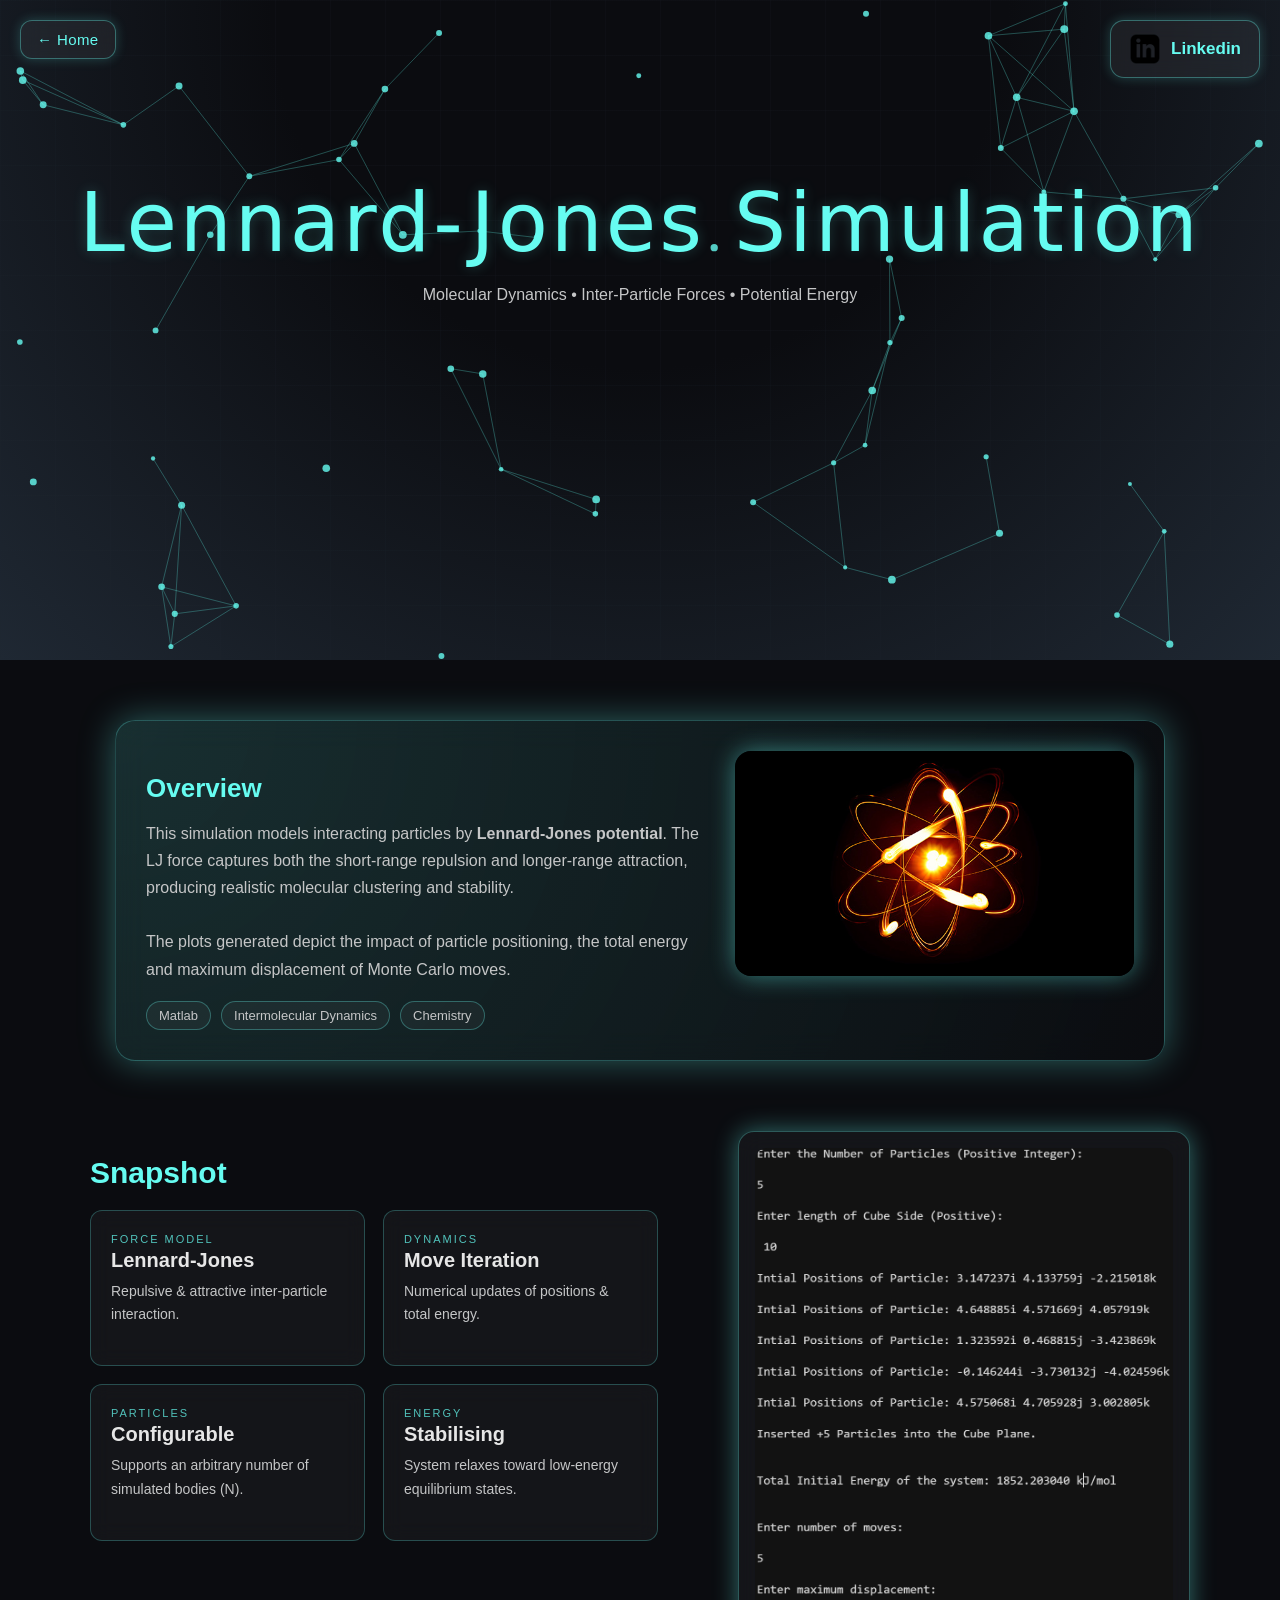
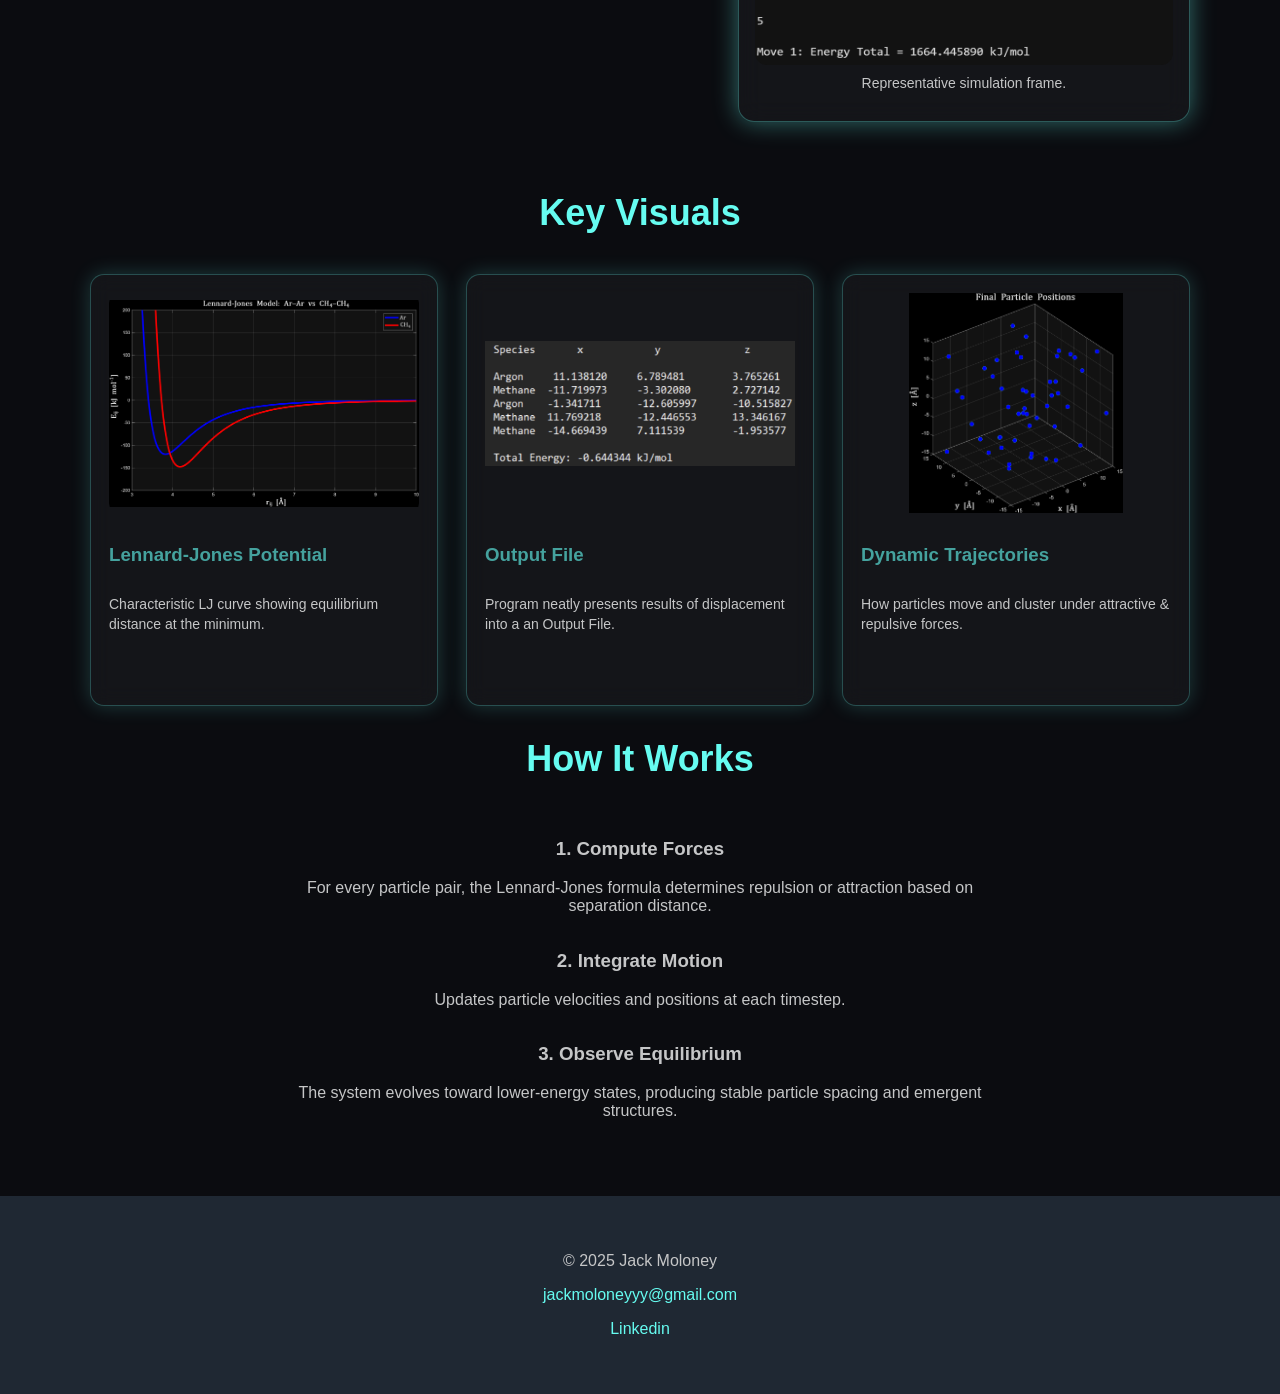
==== commit 44a59b82: "Holder" ====
--- a/lennard-jones.html
+++ b/lennard-jones.html
@@ -1,481 +1,211 @@
-<!doctype html>
+<!DOCTYPE html>
 <html lang="en">
 <head>
-  <meta charset="utf-8" />
-  <meta name="viewport" content="width=device-width,initial-scale=1" />
-  <title>Lennard–Jones Atomic Simulation — Jack Moloney</title>
-  <meta name="description" content="Force-field modelling and visual explanation of attraction/repulsion, equilibrium distance, and energy landscapes.">
-  <link rel="preconnect" href="https://fonts.googleapis.com">
-  <link rel="preconnect" href="https://fonts.gstatic.com" crossorigin>
-  <link href="https://fonts.googleapis.com/css2?family=Inter:wght@400;500;600;700&family=Instrument+Serif:ital@0;1&display=swap" rel="stylesheet">
-  <link rel="stylesheet" href="styles.css" />
+    <meta charset="UTF-8">
+    <title>Lennard-Jones Simulation — Jack Moloney</title>
+    <link rel="stylesheet" href="styles2.css">
+    <script src="homepage.js" defer></script>
 </head>
+
 <body>
-  <div class="fx" aria-hidden="true">
-    <div class="fx__grid"></div>
-    <div class="fx__grain"></div>
-    <div class="fx__vignette"></div>
-    <div class="fx__cursor"></div>
-  </div>
-
-  <header class="topbar">
-    <div class="topbar__inner">
-      <a class="brand" href="index.html#projects" aria-label="Back to projects">
-        <span class="brand__dot"></span>
-        <span class="brand__name">Jack Moloney</span>
-      </a>
-
-      <nav class="nav" aria-label="Page">
-        <a class="nav__link" href="#overview">Overview</a>
-        <a class="nav__link" href="#figures">Figures</a>
-        <a class="nav__link" href="#notes">Notes</a>
-      </nav>
-    </div>
-    <div class="topbar__progress" aria-hidden="true"><span id="pbar"></span></div>
-  </header>
-
-  <main id="top" class="shell page">
-    <!-- HERO / OVERVIEW -->
-    <section id="overview" class="hero hero--center">
-      <div class="hero__top">
-        <h1 class="h1 h1--centerBig">
-          Lennard – Jones <span class="h1__name">Simulation.</span>
-        </h1>
-      </div>
-
-      <p class="lede hero__lede">
-        Force-field modelling and visual explanation of attraction/repulsion, equilibrium distance, and energy landscapes.
-      </p>
-
-      <div class="actions hero__actions">
-        <a class="btn btn--primary" href="#figures">View figures</a>
-        <a class="btn" href="assets/JackMoloneyCV.pdf" target="_blank" rel="noreferrer">CV</a>
-        <a class="btn" href="https://www.linkedin.com/" target="_blank" rel="noreferrer">LinkedIn</a>
-      </div>
-    </section>
-
-    <div class="hr"></div>
-
-    <!-- BOXES BELOW TITLE -->
-    <section class="split">
-      <div class="note reveal">
-        <h3>What it does</h3>
+
+    <!-- BACK TO HOME BUTTON -->
+<a href="index.html" class="back-home-btn">← Home</a>
+
+<!-- FLOATING LINKEDIN BUTTON -->
+<a href="https://www.linkedin.com/in/jackmoloneyyy" target="_blank" class="floating-linkedin">
+    <img src="assets/linkedin.png" alt="LinkedIn" class="linkedin-icon">
+    <span>Linkedin</span>
+</a>
+
+<!-- HERO SECTION (Same structure as Risk Analysis) -->
+<header class="hero-area">
+    <div class="hero-content fade-in">
+        <h1 class="hero-name">Lennard-Jones Simulation</h1>
+        <p class="project-tagline">
+            Molecular Dynamics • Inter-Particle Forces • Potential Energy
+        </p>
+
+        <!-- hidden typed span (keeps homepage.js stable) -->
+        <p class="role-line project-role-line"><span id="typed"></span></p>
+    </div>
+
+    <canvas id="particle-canvas"></canvas>
+    <div class="grid-overlay"></div>
+</header>
+
+
+<!-- MAIN FEATURED CARD (Risk-Analysis style) -->
+<section class="lj-main fade-in">
+    <div class="lj-main-card">
+
+        <div class="lj-main-text">
+            <h2>Overview</h2>
+            <p>
+                This simulation models interacting particles  by 
+                <strong>Lennard-Jones potential</strong>.  
+                The LJ force captures both the short-range repulsion 
+                and longer-range attraction, producing realistic molecular clustering and stability.
+                <br><br>
+                The plots generated depict the impact of particle positioning, the total energy and maximum displacement of Monte Carlo moves.
+            </p>
+
+            <div class="lj-tags">
+                <span>Matlab</span>
+                <span>Intermolecular Dynamics</span>
+                <span>Chemistry</span>
+            </div>
+        </div>
+
+        <div class="lj-main-visual">
+            <img src="assets/atom.jpg" alt="Lennard-Jones System Snapshot">
+        </div>
+
+    </div>
+</section>
+
+
+<!-- SIMULATION SNAPSHOT (COMPACT VERSION) -->
+<!-- SIMULATION SNAPSHOT (RiskAnalysis Layout) -->
+<section class="ra-layout fade-in">
+
+    <!-- LEFT SIDE — METRIC SUMMARY -->
+    <div class="ra-summary">
+
+        <h2>Snapshot</h2>
         <p>
-          Demonstrates how simple pairwise forces produce stable spacing and structure.
-          Figures document the potential curve and system evolution.
+            
         </p>
-      </div>
-      <div class="note reveal">
-        <h3>Why it matters</h3>
-        <p>
-          Shows scientific communication: making a physics model explainable through visuals,
-          not just equations.
-        </p>
-      </div>
-    </section>
-
-    <div class="hr"></div>
-
-    <!-- FIGURES -->
-    <section id="figures" class="section">
-      <div class="section__head">
-        <h2 class="section__title">Figures</h2>
-        <p class="section__sub">Click any image to zoom. Drag the rail to browse.</p>
-      </div>
-
-      <div class="figs">
-        <!-- Featured figure (big, premium) -->
-        <div class="figHero reveal gcard"
-             data-src="assets/LJ_Figure1.png"
-             data-title="Potential curve"
-             data-caption="Repulsive wall + attractive well; minimum defines stability.">
-          <img src="assets/LJ_Figure1.png" alt="Potential curve" loading="lazy">
-          <div class="gmeta">
-            <div class="t">Potential curve</div>
-            <div class="d">Repulsive wall + attractive well; minimum defines stability.</div>
-          </div>
-          <div class="figHero__hint" aria-hidden="true">Click to zoom</div>
-        </div>
-
-        <!-- Horizontal snap rail -->
-        <div class="figRail" aria-label="Figure gallery">
-          <div class="figItem reveal gcard"
-               data-src="assets/LJ_Figure2.png"
-               data-title="Dynamics"
-               data-caption="Relaxation under pairwise attraction/repulsion.">
-            <img src="assets/LJ_Figure2.png" alt="Dynamics" loading="lazy">
-            <div class="gmeta">
-              <div class="t">Dynamics</div>
-              <div class="d">Relaxation under pairwise attraction/repulsion.</div>
-            </div>
-          </div>
-
-          <div class="figItem reveal gcard"
-               data-src="assets/LJ_Figure5.png"
-               data-title="Simulation frame"
-               data-caption="Representative frame showing arrangement during relaxation.">
-            <img src="assets/LJ_Figure5.png" alt="Simulation frame" loading="lazy">
-            <div class="gmeta">
-              <div class="t">Simulation frame</div>
-              <div class="d">Representative frame showing arrangement during relaxation.</div>
-            </div>
-          </div>
-
-          <div class="figItem reveal gcard"
-               data-src="assets/LJ_Figure4.png"
-               data-title="Recorded output"
-               data-caption="Traceability: outputs captured for inspection/reporting.">
-            <img src="assets/LJ_Figure4.png" alt="Recorded output" loading="lazy">
-            <div class="gmeta">
-              <div class="t">Recorded output</div>
-              <div class="d">Traceability: outputs captured for inspection/reporting.</div>
-            </div>
-          </div>
-        </div>
-      </div>
-    </section>
-
-    <div class="hr"></div>
-
-    <!-- NOTES -->
-    <section id="notes" class="section section--tight">
-      <div class="section__head">
-        <h2 class="section__title">Notes</h2>
-      </div>
-
-      <div class="xp card reveal">
-        <div class="xp__row">
-          <div class="xp__role">Implementation</div>
-          <div class="xp__meta">Concise narrative</div>
-        </div>
-        <ul class="xp__bullets">
-          <li>Built with the same typography and motion system as the homepage for a seamless experience.</li>
-          <li>Each figure answers one question; captions explain the decision insight.</li>
-          <li>Next upgrade: add a short “methods” appendix + link to source code.</li>
-        </ul>
-      </div>
-
-      <footer class="footer">
-        <div>© <span id="y"></span> Jack Moloney</div>
-        <div class="footer__links">
-          <a href="index.html#projects">Projects</a>
-          <a href="mailto:jackmoloneyyy@gmail.com">Email</a>
-        </div>
-      </footer>
-    </section>
-  </main>
-
-  <script src="script.js"></script>
-
-  <!-- page-only premium layout + figures system -->
-  <style>
-  /* Topbar progress (subtle, 2026) */
-  .topbar__progress{
-    height: 2px;
-    width: 100%;
-    background: rgba(255,255,255,0.06);
-    position: relative;
-    overflow: hidden;
-  }
-  #pbar{
-    display:block;
-    height: 100%;
-    width: 0%;
-    background: linear-gradient(90deg, rgba(170,190,255,0.12), rgba(170,190,255,0.78), rgba(170,190,255,0.12));
-  }
-
-  /* HERO: true visual centering + better line balance */
-  .hero--center{
-    padding-top: 44px;     /* reduced (less “low”) */
-    padding-bottom: 12px;
-    display:flex;
-    flex-direction:column;
-    align-items:center;
-    text-align:center;
-  }
-
-  .hero__top{
-    width: 100%;
-    display:flex;
-    justify-content:center;
-    text-align:center;
-    margin: 22px 0 12px;   /* reduced */
-  }
-
-  .h1--centerBig{
-    text-align:center;
-    font-size: clamp(78px, 9.2vw, 140px);
-    line-height: 0.88;
-    letter-spacing: -0.065em;
-    margin: 0 auto;
-    max-width: 12.5ch;       /* better balance */
-    text-wrap: balance;      /* modern “typographic” centering */
-  }
-  .h1--centerBig .h1__name{
-    font-style: italic;
-    opacity: 0.92;
-    display:inline-block;
-    padding-left: .08em;
-  }
-
-  .hero__lede{
-    max-width: 72ch;
-    margin: 0;
-    opacity: 0.84;
-  }
-  .hero__actions{
-    justify-content:center;
-    margin-top: 14px;
-  }
-
-  /* Focus styling (keyboard) */
-  .figHero:focus-visible,
-  .figItem:focus-visible{
-    outline: none;
-    box-shadow:
-      0 0 0 1px rgba(170,190,255,0.28),
-      0 0 0 6px rgba(170,190,255,0.14),
-      0 28px 120px rgba(0,0,0,0.62);
-    border-color: rgba(170,190,255,0.30);
-  }
-
-  /* FIGURES: featured + rail */
-  .figs{
-    display:grid;
-    gap: 18px;
-    margin-top: 14px;
-  }
-
-  /* Featured figure: cleaner “exhibit” presentation */
-  .figHero{
-    border-radius: 28px;
-    overflow:hidden;
-    border: 1px solid rgba(255,255,255,0.11);
-    background: rgba(255,255,255,0.03);
-    box-shadow: 0 28px 120px rgba(0,0,0,0.62);
-    position: relative;
-    cursor:pointer;
-    transform: translateZ(0);
-  }
-  .figHero img{
-    width:100%;
-    height: min(56vh, 560px);
-    object-fit: cover;
-    display:block;
-    decoding: async;
-    filter: saturate(1.08) contrast(1.07) brightness(1.06);
-    transform: scale(1.01);
-  }
-
-  /* subtle inner stroke + highlight (makes screenshots feel “designed”) */
-  .figHero::before,
-  .figItem::before{
-    content:"";
-    position:absolute;
-    inset:0;
-    pointer-events:none;
-    border-radius: inherit;
-    box-shadow:
-      0 0 0 1px rgba(255,255,255,0.06) inset,
-      0 1px 0 rgba(255,255,255,0.05) inset;
-  }
-
-  .figHero .gmeta{
-    padding: 16px 18px 18px;
-    border-top: 1px solid rgba(255,255,255,0.08);
-    background: linear-gradient(to bottom, rgba(0,0,0,0.06), rgba(0,0,0,0.30));
-  }
-
-  .figHero__hint{
-    position:absolute;
-    top: 14px;
-    right: 14px;
-    font-size: 12px;
-    color: rgba(255,255,255,0.76);
-    border: 1px solid rgba(255,255,255,0.12);
-    background: rgba(0,0,0,0.24);
-    backdrop-filter: blur(12px);
-    padding: 8px 10px;
-    border-radius: 999px;
-    opacity: 0;
-    transform: translateY(-4px);
-    transition: opacity 220ms ease, transform 220ms ease;
-  }
-  .figHero:hover .figHero__hint{
-    opacity: 0.9;
-    transform: translateY(0);
-  }
-
-  /* Rail: better “gallery” feel */
-  .figRail{
-    display:flex;
-    gap: 14px;
-    overflow:auto;
-    padding: 2px 2px 12px;
-    scroll-snap-type: x mandatory;
-    -webkit-overflow-scrolling: touch;
-    mask-image: linear-gradient(to right, transparent, black 7%, black 93%, transparent);
-    cursor: grab;
-  }
-  .figRail:active{ cursor: grabbing; }
-  .figRail::-webkit-scrollbar{ height: 10px; }
-  .figRail::-webkit-scrollbar-thumb{
-    background: rgba(255,255,255,0.10);
-    border-radius: 999px;
-  }
-
-  .figItem{
-    flex: 0 0 440px;
-    scroll-snap-align: start;
-    border-radius: 22px;
-    overflow:hidden;
-    border: 1px solid rgba(255,255,255,0.11);
-    background: rgba(255,255,255,0.03);
-    box-shadow: 0 18px 70px rgba(0,0,0,0.54);
-    position: relative;
-    cursor: pointer;
-    transform: translateZ(0);
-  }
-
-  /* Consistent aspect ratio makes the rail look “curated” */
-  .figItem img{
-    width:100%;
-    height: 252px;
-    object-fit: cover;
-    display:block;
-    decoding: async;
-    filter: saturate(1.06) contrast(1.06) brightness(1.05);
-    transform: scale(1.02);
-    transition: transform 360ms cubic-bezier(.2,.9,.2,1), filter 360ms cubic-bezier(.2,.9,.2,1);
-  }
-
-  .figItem:hover img{
-    transform: scale(1.07);
-    filter: saturate(1.10) contrast(1.07) brightness(1.06);
-  }
-
-  /* Cursor spotlight (more subtle, less “gamey”) */
-  .figItem::after{
-    content:"";
-    position:absolute;
-    inset:0;
-    background: radial-gradient(720px 280px at var(--mx,50%) var(--my,25%), rgba(170,190,255,0.14), transparent 56%);
-    opacity:0;
-    transition: opacity 260ms ease;
-    pointer-events:none;
-  }
-  .figItem:hover::after{ opacity:1; }
-
-  .gmeta{
-    padding: 14px 16px 16px;
-    border-top: 1px solid rgba(255,255,255,0.08);
-    background: linear-gradient(to bottom, rgba(0,0,0,0.06), rgba(0,0,0,0.24));
-  }
-  .gmeta .t{
-    font-weight: 650;
-    letter-spacing: -0.02em;
-    font-size: 15px;
-    color: rgba(255,255,255,0.92);
-    margin-bottom: 6px;
-  }
-  .gmeta .d{
-    font-size: 13px;
-    line-height: 1.45;
-    color: rgba(255,255,255,0.66);
-  }
-
-  /* Reduced motion respect */
-  @media (prefers-reduced-motion: reduce){
-    .figItem img, .figHero__hint{ transition: none !important; }
-  }
-
-  @media (max-width: 760px){
-    .hero--center{ align-items:flex-start; text-align:left; }
-    .hero__top{ justify-content:flex-start; text-align:left; margin-top: 18px; }
-    .h1--centerBig{
-      font-size: clamp(56px, 11vw, 92px);
-      max-width: 18ch;
-      text-align:left;
-    }
-    .hero__actions{ justify-content:flex-start; }
-    .figItem{ flex-basis: 86vw; }
-    .figHero img{ height: 46vh; }
-    .topbar__progress{ display:none; }
-  }
-</style>
-
-<script>
-  // Progress bar
-  (function(){
-    const bar = document.getElementById('pbar');
-    if(!bar) return;
-    const onScroll = () => {
-      const doc = document.documentElement;
-      const scrollTop = doc.scrollTop || document.body.scrollTop;
-      const scrollHeight = doc.scrollHeight - doc.clientHeight;
-      const p = scrollHeight > 0 ? (scrollTop / scrollHeight) * 100 : 0;
-      bar.style.width = Math.min(100, Math.max(0, p)) + '%';
-    };
-    onScroll();
-    window.addEventListener('scroll', onScroll, { passive:true });
-  })();
-
-  // Cursor spotlight for figure cards
-  document.querySelectorAll(".figItem, .figHero").forEach(card => {
-    card.addEventListener("mousemove", (e) => {
-      const r = card.getBoundingClientRect();
-      const mx = ((e.clientX - r.left) / r.width) * 100;
-      const my = ((e.clientY - r.top) / r.height) * 100;
-      card.style.setProperty("--mx", `${mx}%`);
-      card.style.setProperty("--my", `${my}%`);
-    });
-  });
-
-  // Keyboard activation (Enter/Space triggers click)
-  document.querySelectorAll(".figItem, .figHero").forEach(card => {
-    card.addEventListener("keydown", (e) => {
-      if(e.key === "Enter" || e.key === " "){
-        e.preventDefault();
-        card.click();
-      }
-    });
-  });
-
-  // Grab-to-scroll for the rail with drag threshold (prevents click interference)
-  (function(){
-    const rail = document.querySelector('.figRail');
-    if(!rail) return;
-
-    let down=false, startX=0, startLeft=0, dragged=false;
-
-    rail.addEventListener('mousedown', (e)=>{
-      down=true;
-      dragged=false;
-      startX=e.pageX;
-      startLeft=rail.scrollLeft;
-    });
-
-    window.addEventListener('mouseup', ()=> {
-      down=false;
-      setTimeout(()=> { dragged=false; }, 0);
-    });
-
-    window.addEventListener('mousemove', (e)=>{
-      if(!down) return;
-      const dx = e.pageX - startX;
-      if(Math.abs(dx) > 6) dragged=true;
-      if(dragged) rail.scrollLeft = startLeft - dx;
-    });
-
-    // If a drag happened, suppress click on cards inside the rail
-    rail.addEventListener('click', (e)=>{
-      if(dragged){
-        e.preventDefault();
-        e.stopPropagation();
-      }
-    }, true);
-  })();
-</script>
+
+        <!-- COMPACT 2×2 GRID -->
+        <div class="metric-grid ra-tight-grid">
+
+            <div class="metric-card">
+                <span class="metric-mini-label">Force Model</span>
+                <span class="metric-title">Lennard-Jones</span>
+                <p>Repulsive & attractive inter-particle interaction.</p>
+            </div>
+
+            <div class="metric-card">
+                <span class="metric-mini-label">Dynamics</span>
+                <span class="metric-title">Move Iteration</span>
+                <p>Numerical updates of positions & total energy.</p>
+            </div>
+
+            <div class="metric-card">
+                <span class="metric-mini-label">Particles</span>
+                <span class="metric-title">Configurable</span>
+                <p>Supports an arbitrary number of simulated bodies (N).</p>
+            </div>
+
+            <div class="metric-card">
+                <span class="metric-mini-label">Energy</span>
+                <span class="metric-title">Stabilising</span>
+                <p>System relaxes toward low-energy equilibrium states.</p>
+            </div>
+        </div>
+
+    </div>
+
+    <!-- RIGHT SIDE — IMAGE -->
+    <div class="ra-main-visual">
+        <div class="ra-main-card">
+            <img src="assets/LJ_Figure5.png" alt="Lennard-Jones">
+            <p class="ra-main-caption">Representative simulation frame.</p>
+        </div>
+    </div>
+
+</section>
+
+
+<!-- VISUAL DASHBOARD -->
+<section class="project-gallery fade-in">
+    <h2 class="section-title">Key Visuals</h2>
+
+    <div class="ra-fig-grid">
+
+        
+
+        <div class="ra-fig-card">
+            <img src="assets/LJ_Figure1.png" alt="LJ Potential Curve">
+            <h3>Lennard-Jones Potential</h3>
+            <p>
+                Characteristic LJ curve showing equilibrium distance at the minimum.
+            </p>
+        </div>
+
+        <div class="ra-fig-card">
+            <img src="assets/LJ_Figure4.png" alt="LJ Potential Curve">
+            <h3>Output File</h3>
+            <p>
+                Program neatly presents results of displacement into a an Output File.
+            </p>
+        </div>
+
+
+
+        <div class="ra-fig-card">
+            <img src="assets/LJ_Figure2.png" alt="Trajectory Evolution">
+            <h3>Dynamic Trajectories</h3>
+            <p>
+                How particles move and cluster under attractive & repulsive forces.
+            </p>
+        </div>
+
+    </div>
+</section>
+
+
+<!-- METHODOLOGY (Risk Analysis style timeline) -->
+<section class="project-process fade-in">
+    <h2 class="section-title">How It Works</h2>
+
+    <div class="process-timeline">
+
+        <div class="process-step reveal">
+            <div class="process-dot"></div>
+            <div class="process-card">
+                <h3>1. Compute Forces</h3>
+                <p>
+                    For every particle pair, the Lennard-Jones formula determines repulsion or attraction
+                    based on separation distance.
+                </p>
+            </div>
+        </div>
+
+        <div class="process-step reveal">
+            <div class="process-dot"></div>
+            <div class="process-card">
+                <h3>2. Integrate Motion</h3>
+                <p>
+                    Updates particle velocities and positions at
+                    each timestep.
+                </p>
+            </div>
+        </div>
+
+        <div class="process-step reveal">
+            <div class="process-dot"></div>
+            <div class="process-card">
+                <h3>3. Observe Equilibrium</h3>
+                <p>
+                    The system evolves toward lower-energy states, producing stable particle spacing
+                    and emergent structures.
+                </p>
+            </div>
+        </div>
+
+    </div>
+</section>
+
+
+
+<!-- FOOTER -->
+<footer class="footer fade-in">
+    <p>© 2025 Jack Moloney</p>
+    <p><a href="mailto:jackmoloneyyy@gmail.com">jackmoloneyyy@gmail.com</a></p>
+    <p><a href="https://www.linkedin.com/in/jackmoloneyyy" target="_blank">Linkedin</a></p>
+</footer>
 
 </body>
 </html>
--- a/styles2.css
+++ b/styles2.css
@@ -0,0 +1,1784 @@
+/* ================================================
+   GLOBAL BASE STYLES
+================================================ */
+body {
+    background-color: #0B0C10;
+    color: #C5C6C7;
+    font-family: Arial, sans-serif;
+    margin: 0;
+    padding: 0;
+}
+
+/* FLOATING LINKEDIN BUTTON */
+.floating-linkedin {
+    position: fixed;
+    top: 20px;
+    right: 20px;
+    z-index: 9999;
+    display: flex;
+    align-items: center;
+    gap: 10px;
+    padding: 12px 18px;
+    background: rgba(255, 255, 255, 0.06);
+    border: 1px solid rgba(102, 252, 241, 0.35);
+    border-radius: 14px;
+    text-decoration: none;
+    backdrop-filter: blur(10px);
+    transition: 0.3s ease;
+    box-shadow: 0 0 12px rgba(102, 252, 241, 0.22);
+}
+
+.floating-linkedin:hover {
+    transform: scale(1.08);
+    box-shadow: 0 0 25px rgba(102, 252, 241, 0.55);
+    background: rgba(102, 252, 241, 0.15);
+}
+
+.linkedin-icon {
+    width: 32px;
+    height: 32px;
+}
+
+.floating-linkedin span {
+    font-size: 17px;
+    font-weight: bold;
+    color: #66FCF1;
+}
+
+/* ================================================
+   SHARED TITLES & FADE-IN
+================================================ */
+
+.section-title {
+    color: #66FCF1;
+    font-size: 36px;
+    text-align: center;
+    margin-bottom: 40px;
+}
+
+/* Only one fade-in system (cleaned) */
+.fade-in {
+    opacity: 0;
+    transform: translateY(20px);
+    transition: opacity 1.2s ease, transform 1.2s ease;
+}
+
+.fade-in.appear {
+    opacity: 1;
+    transform: translateY(0);
+}
+
+/* Reveal (timeline scrolling) */
+.reveal {
+    opacity: 0;
+    transform: translateY(50px);
+    filter: blur(6px);
+    transition: opacity 1.2s cubic-bezier(.21,.8,.32,1),
+                transform 1.2s cubic-bezier(.21,.8,.32,1),
+                filter 1.2s cubic-bezier(.21,.8,.32,1);
+}
+
+.reveal.visible {
+    opacity: 1;
+    transform: translateY(0);
+    filter: blur(0);
+}
+
+/* ================================================
+   HERO AREA (used by all pages)
+================================================ */
+.hero-area {
+    height: 75vh;
+    display: flex;
+    justify-content: center;
+    align-items: center;
+    background: radial-gradient(circle at top, #0B0C10 0%, #0B0C10 40%, #1F2833 100%);
+    text-align: center;
+    position: relative;
+    overflow: hidden;
+}
+
+.grid-overlay {
+    position: absolute;
+    inset: 0;
+    background-image:
+        linear-gradient(#1f283322 1px, transparent 1px),
+        linear-gradient(90deg, #1f283322 1px, transparent 1px);
+    background-size: 55px 55px;
+    animation: gridMove 15s linear infinite;
+    pointer-events: none;
+}
+
+@keyframes gridMove {
+    0% { background-position: 0px 0px; }
+    100% { background-position: 300px 300px; }
+}
+
+.hero-name {
+    font-family: "IBM Plex Sans", system-ui, sans-serif;
+    font-size: 82px;
+    font-weight: 700;
+    letter-spacing: 3px;
+    color: #66FCF1;
+
+    text-shadow:
+        0 0 14px rgba(102, 252, 241, 0.22);
+
+    margin-bottom: 6px;
+}
+
+
+
+.role-line {
+    color: #C5C6C7;
+    font-size: 28px;
+    margin-top: -10px;
+}
+
+#particle-canvas {
+    position: absolute;
+    inset: 0;
+    z-index: 1;
+}
+
+.hero-content {
+    position: relative;
+    z-index: 2;
+}
+
+/* ================================================
+   PROFILE CARD (homepage)
+================================================ */
+.profile-wrapper {
+    display: flex;
+    justify-content: center;
+    margin-top: -80px;
+}
+
+.profile-card-home {
+    display: flex;
+    background: rgba(255,255,255,0.05);
+    border: 1px solid rgba(102,252,241,0.25);
+    border-radius: 20px;
+    padding: 35px;
+    gap: 35px;
+    max-width: 900px;
+    box-shadow: 0 0 25px rgba(102,252,241,0.25);
+    backdrop-filter: blur(15px);
+    text-align: left;
+    transition: 0.3s;
+}
+
+.profile-card-home:hover {
+    transform: scale(1.02);
+}
+
+.profile-photo-home {
+    width: 200px;
+    height: 200px;
+    border-radius: 50%;
+    object-fit: cover;
+    box-shadow: 0 0 22px rgba(102,252,241,0.5);
+}
+
+.profile-heading {
+    color: #66FCF1;
+    font-size: 30px;
+}
+
+.profile-description {
+    color: #C5C6C7;
+    margin-top: 10px;
+    line-height: 1.6;
+}
+
+.profile-btn-home {
+    display: inline-block;
+    margin-top: 18px;
+    padding: 12px 22px;
+    background: #66FCF1;
+    color: #0B0C10;
+    font-weight: bold;
+    border-radius: 8px;
+    text-decoration: none;
+    transition: 0.25s;
+}
+
+.profile-btn-home:hover {
+    background: #45A29E;
+}
+
+/* ================================================
+   PROJECT SHOWCASE GRID (homepage)
+================================================ */
+.project-showcase {
+    margin: 80px auto;
+    max-width: 1100px;
+    text-align: center;
+}
+
+.projects-grid {
+    display: grid;
+    gap: 35px;
+    grid-template-columns: repeat(auto-fit, minmax(300px, 1fr));
+}
+
+.project-tile {
+    background: rgba(255,255,255,0.04);
+    border: 1px solid rgba(102,252,241,0.25);
+    border-radius: 14px;
+    text-decoration: none;
+    transition: 0.3s;
+    padding: 30px;
+    backdrop-filter: blur(12px);
+    box-shadow: 0 0 16px rgba(102,252,241,0.18);
+}
+
+.project-tile:hover {
+    transform: translateY(-6px);
+    box-shadow: 0 0 28px rgba(102,252,241,0.45);
+}
+
+.project-tile h3 {
+    color: #45A29E;
+}
+
+.project-tile p {
+    color: #C5C6C7;
+    margin-top: 10px;
+}
+
+/* ================================================
+   EXPERIENCE / TIMELINE (homepage)
+================================================ */
+.experience-section {
+    max-width: 1000px;
+    margin: 120px auto;
+    padding: 0 20px;
+}
+
+.timeline {
+    position: relative;
+    margin: 60px auto;
+    padding-left: 30px;
+}
+
+.timeline-line {
+    position: absolute;
+    left: -1px;
+    top: 20px;
+    width: 2px;
+    height: 120px;
+    background: rgba(102, 252, 241, 0.4);
+    animation: drawLine 1.8s ease forwards;
+}
+
+@keyframes drawLine {
+    from { height: 0; }
+    to { height: 120px; }
+}
+
+.timeline-item {
+    margin-bottom: 70px;
+    position: relative;
+}
+
+.timeline-dot {
+    width: 18px;
+    height: 18px;
+    background: #66FCF1;
+    border-radius: 50%;
+    position: absolute;
+    left: -10px;
+    top: 0;
+    box-shadow: 0 0 22px rgba(102,252,241,0.9);
+}
+
+.pulse {
+    animation: pulseGlow 2s infinite;
+}
+
+@keyframes pulseGlow {
+    0% { box-shadow: 0 0 10px rgba(102,252,241,0.3); }
+    50% { box-shadow: 0 0 25px rgba(102,252,241,0.7); }
+    100% { box-shadow: 0 0 10px rgba(102,252,241,0.3); }
+}
+
+.timeline-content {
+    margin-left: 35px;
+    padding: 22px;
+    border-radius: 14px;
+    background: rgba(255,255,255,0.05);
+    border: 1px solid rgba(102,252,241,0.25);
+    backdrop-filter: blur(12px);
+    box-shadow: 0 0 20px rgba(102,252,241,0.15);
+    transition: 0.35s;
+}
+
+.timeline-content:hover {
+    transform: translateY(-6px) scale(1.02);
+    box-shadow: 0 0 35px rgba(102,252,241,0.45);
+}
+
+.timeline-content h3 {
+    color: #66FCF1;
+    font-size: 24px;
+    margin-bottom: 4px;
+}
+
+.timeline-content h4 {
+    color: #45A29E;
+    font-size: 15px;
+    margin-bottom: 14px;
+    opacity: 0.9;
+}
+
+.timeline-content p {
+    color: #C5C6C7;
+    line-height: 1.6;
+}
+
+/* ================================================
+   SKILLS SECTION
+================================================ */
+.tools-section {
+    margin: 120px auto;
+    max-width: 1100px;
+    text-align: center;
+}
+
+.tools-grid {
+    display: flex;
+    justify-content: center;
+    gap: 50px;
+    flex-wrap: wrap;
+    margin-top: 40px;
+}
+
+.tool-card {
+    width: 180px;
+    height: 180px;
+    background: rgba(255,255,255,0.05);
+    border: 1px solid rgba(102,252,241,0.25);
+    border-radius: 18px;
+    backdrop-filter: blur(12px);
+    display: flex;
+    flex-direction: column;
+    align-items: center;
+    justify-content: center;
+    transition: 0.35s ease;
+    box-shadow: 0 0 15px rgba(102,252,241,0.15);
+}
+
+.tool-card:hover {
+    transform: translateY(-8px) scale(1.05);
+    box-shadow: 0 0 30px rgba(102,252,241,0.45);
+}
+
+.tool-logo {
+    width: 85px;
+    height: 85px;
+    object-fit: contain;
+    filter: drop-shadow(0 0 12px rgba(102,252,241,0.35));
+    margin-bottom: 12px;
+}
+
+.tool-label {
+    font-size: 20px;
+    color: #E9E9E9;
+    font-weight: 500;
+    letter-spacing: 0.5px;
+    font-family: "Inter", "Poppins", "Helvetica Neue", sans-serif;
+}
+
+/* ================================================
+   LENNARD–JONES PAGE
+================================================ */
+.lj-hero {
+    height: 60vh;
+    display: flex;
+    justify-content: center;
+    align-items: center;
+}
+
+.lj-pill {
+    display: inline-block;
+    padding: 6px 14px;
+    border-radius: 999px;
+    background: rgba(255,255,255,0.06);
+    border: 1px solid rgba(102,252,241,0.4);
+    color: #C5C6C7;
+    font-size: 14px;
+    margin-bottom: 14px;
+}
+
+.lj-title {
+    font-size: 48px;
+    letter-spacing: 3px;
+    color: #66FCF1;
+}
+
+.lj-subtitle {
+    color: #C5C6C7;
+    font-size: 18px;
+    margin-top: 12px;
+}
+
+.lj-main {
+    max-width: 1050px;
+    margin: 60px auto 40px;
+    padding: 0 20px;
+}
+
+.lj-main-card {
+    display: grid;
+    grid-template-columns: minmax(0, 1.4fr) minmax(0, 1fr);
+    gap: 30px;
+    padding: 30px;
+    border-radius: 20px;
+    background: radial-gradient(circle at top left,
+        rgba(102,252,241,0.15), rgba(11,12,16,1));
+    border: 1px solid rgba(102,252,241,0.25);
+    box-shadow: 0 0 35px rgba(102,252,241,0.35);
+    backdrop-filter: blur(16px);
+}
+
+.lj-main-text h2 {
+    color: #66FCF1;
+    font-size: 26px;
+    margin-bottom: 10px;
+}
+
+.lj-main-text p {
+    color: #C5C6C7;
+    line-height: 1.7;
+}
+
+.lj-tags {
+    margin-top: 18px;
+    display: flex;
+    flex-wrap: wrap;
+    gap: 10px;
+}
+
+.lj-tags span {
+    padding: 6px 12px;
+    border-radius: 999px;
+    background: rgba(255,255,255,0.04);
+    border: 1px solid rgba(102,252,241,0.3);
+    color: #C5C6C7;
+    font-size: 13px;
+}
+
+.lj-main-visual img {
+    width: 100%;
+    border-radius: 16px;
+    box-shadow: 0 0 25px rgba(102,252,241,0.45);
+}
+
+.lj-visuals {
+    max-width: 1100px;
+    margin: 60px auto;
+    padding: 0 20px;
+}
+
+.lj-visual-grid {
+    display: grid;
+    grid-template-columns: repeat(auto-fit, minmax(260px, 1fr));
+    gap: 24px;
+}
+
+.lj-visual-card {
+    background: rgba(255,255,255,0.04);
+    border-radius: 14px;
+    padding: 18px;
+    border: 1px solid rgba(102,252,241,0.2);
+    backdrop-filter: blur(10px);
+    box-shadow: 0 0 18px rgba(102,252,241,0.2);
+    transition: 0.3s ease;
+}
+
+.lj-visual-card:hover {
+    transform: translateY(-6px);
+    box-shadow: 0 0 28px rgba(102,252,241,0.5);
+}
+
+.lj-visual-card img {
+    width: 100%;
+    border-radius: 10px;
+    margin-bottom: 10px;
+}
+
+.lj-visual-card h3 {
+    color: #45A29E;
+    margin-bottom: 6px;
+}
+
+.lj-visual-card p {
+    color: #C5C6C7;
+    font-size: 14px;
+    line-height: 1.6;
+}
+
+/* ================================================
+   RANDOM WALK PAGE
+================================================ */
+.project-hero {
+    position: relative;
+    height: 55vh;
+    display: flex;
+    align-items: center;
+    justify-content: center;
+    overflow: hidden;
+}
+
+.project-hero--randomwalk {
+    background: radial-gradient(circle at top, #0B0C10 0%, #0B0C10 40%, #1F2833 100%);
+}
+
+.project-hero-inner {
+    position: relative;
+    z-index: 2;
+    max-width: 1100px;
+    width: 100%;
+    padding: 0 30px;
+    display: flex;
+    gap: 40px;
+    align-items: center;
+    justify-content: space-between;
+}
+
+.project-hero-text {
+    max-width: 620px;
+    text-align: left;
+}
+
+.project-tag {
+    font-size: 14px;
+    letter-spacing: 0.14em;
+    text-transform: uppercase;
+    color: #C5C6C7;
+    margin-bottom: 10px;
+    opacity: 0.85;
+}
+
+.project-title {
+    font-size: 48px;
+    color: #66FCF1;
+    font-weight: 800;
+    margin-bottom: 10px;
+    text-shadow: 0 0 25px rgba(102,252,241,0.4);
+}
+
+.project-subtitle {
+    font-size: 18px;
+    color: #C5C6C7;
+    line-height: 1.6;
+}
+
+.project-hero-card {
+    flex: 0 0 320px;
+    background: rgba(255,255,255,0.05);
+    border: 1px solid rgba(102,252,241,0.25);
+    border-radius: 16px;
+    padding: 20px 22px;
+    backdrop-filter: blur(12px);
+    box-shadow: 0 0 25px rgba(102,252,241,0.25);
+    font-size: 14px;
+}
+
+.project-hero-card h3 {
+    color: #66FCF1;
+    font-size: 18px;
+    margin-bottom: 10px;
+}
+
+.project-hero-card ul {
+    list-style: none;
+    padding: 0;
+    margin: 0;
+}
+
+.project-hero-card li {
+    color: #C5C6C7;
+    margin-bottom: 6px;
+}
+
+/* SPLIT OVERVIEW SECTION */
+.project-split {
+    max-width: 1100px;
+    margin: 70px auto;
+    padding: 0 20px;
+    display: grid;
+    grid-template-columns: minmax(0, 2fr) minmax(0, 1fr);
+    gap: 40px;
+}
+
+.project-split-main h2 {
+    color: #66FCF1;
+    margin-bottom: 12px;
+}
+
+.project-split-main p {
+    color: #C5C6C7;
+    line-height: 1.7;
+    margin-bottom: 12px;
+}
+
+.project-split-side h3 {
+    color: #45A29E;
+    margin-bottom: 12px;
+}
+
+.chip-list {
+    list-style: none;
+    padding: 0;
+    display: flex;
+    flex-wrap: wrap;
+    gap: 10px;
+}
+
+.chip {
+    padding: 6px 12px;
+    border-radius: 999px;
+    border: 1px solid rgba(102,252,241,0.4);
+    color: #66FCF1;
+    font-size: 13px;
+    background: rgba(255,255,255,0.04);
+}
+
+/* GALLERY */
+.project-gallery {
+    max-width: 1100px;
+    margin: 70px auto;
+    padding: 0 20px;
+}
+
+.gallery-grid {
+    display: grid;
+    grid-template-columns: repeat(auto-fit, minmax(260px, 1fr));
+    gap: 24px;
+}
+
+.gallery-card {
+    background: rgba(255,255,255,0.04);
+    padding: 18px;
+    border-radius: 12px;
+    border: 1px solid rgba(102,252,241,0.25);
+    backdrop-filter: blur(10px);
+    box-shadow: 0 0 20px rgba(102,252,241,0.2);
+    transition: 0.3s ease;
+}
+
+.gallery-card:hover {
+    transform: translateY(-6px);
+    box-shadow: 0 0 28px rgba(102,252,241,0.5);
+}
+
+.gallery-card img {
+    width: 100%;
+    border-radius: 10px;
+    margin-bottom: 10px;
+}
+
+.gallery-card p {
+    color: #C5C6C7;
+    font-size: 14px;
+    line-height: 1.6;
+}
+
+/* METRICS */
+.project-metrics {
+    max-width: 1100px;
+    margin: 70px auto;
+    padding: 0 20px;
+}
+
+.metric-row {
+    display: grid;
+    grid-template-columns: repeat(auto-fit, minmax(240px, 1fr));
+    gap: 20px;
+    margin-top: 25px;
+}
+
+.metric-card {
+    background: rgba(255,255,255,0.04);
+    border: 1px solid rgba(102,252,241,0.25);
+    border-radius: 12px;
+    padding: 18px 20px;
+    backdrop-filter: blur(10px);
+    transition: 0.3s ease;
+}
+
+.metric-card:hover {
+    transform: translateY(-6px);
+    box-shadow: 0 0 22px rgba(102,252,241,0.35);
+}
+
+.metric-card h3 {
+    color: #66FCF1;
+    margin-bottom: 8px;
+}
+
+.metric-card p {
+    color: #C5C6C7;
+    font-size: 14px;
+    line-height: 1.6;
+}
+
+/* TECH STRIP */
+.project-tech-strip {
+    max-width: 900px;
+    margin: 60px auto 40px;
+    padding: 16px 20px;
+    text-align: center;
+    background: rgba(255,255,255,0.03);
+    border-top: 1px solid rgba(102,252,241,0.35);
+    border-bottom: 1px solid rgba(102,252,241,0.35);
+}
+
+.project-tech-strip p {
+    color: #C5C6C7;
+    line-height: 1.7;
+}
+
+/* ================================================
+   RISK ANALYSIS PAGE
+================================================ */
+.project-shell {
+    max-width: 1100px;
+    margin: 0 auto 80px;
+    padding: 0 20px;
+}
+
+.ra-layout {
+    display: grid;
+    grid-template-columns: minmax(0, 1.3fr) minmax(0, 1fr);
+    gap: 40px;
+    margin-top: 60px;
+}
+
+.ra-summary h2 {
+    color: #66FCF1;
+    font-size: 30px;
+    margin-bottom: 10px;
+}
+
+.ra-summary p {
+    color: #C5C6C7;
+    line-height: 1.7;
+    margin-bottom: 20px;
+}
+
+.metric-grid {
+    display: grid;
+    grid-template-columns: repeat(auto-fit, minmax(210px, 1fr));
+    gap: 16px;
+    margin: 20px 0 25px;
+}
+
+.ra-cta {
+    display: inline-block;
+    margin-top: 8px;
+    padding: 10px 22px;
+    border-radius: 8px;
+    background: #66FCF1;
+    color: #0B0C10;
+    font-weight: bold;
+    text-decoration: none;
+    transition: 0.25s ease;
+}
+
+.ra-cta:hover {
+    background: #45A29E;
+    transform: translateY(-2px);
+}
+
+.ra-main-visual {
+    display: flex;
+    align-items: center;
+}
+
+.ra-main-card {
+    width: 100%;
+    background: rgba(255,255,255,0.04);
+    border-radius: 16px;
+    border: 1px solid rgba(102,252,241,0.3);
+    padding: 16px;
+    backdrop-filter: blur(12px);
+    box-shadow: 0 0 25px rgba(102,252,241,0.4);
+    transition: 0.3s ease;
+}
+
+.ra-main-card:hover {
+    transform: translateY(-5px);
+}
+
+.ra-main-card img {
+    width: 100%;
+    border-radius: 12px;
+    display: block;
+    margin-bottom: 10px;
+}
+
+.ra-main-caption {
+    color: #C5C6C7;
+    font-size: 14px;
+}
+
+.ra-fig-grid {
+    display: grid;
+    grid-template-columns: repeat(auto-fit, minmax(260px, 1fr));
+    gap: 24px;
+    margin-top: 30px;
+}
+
+.ra-fig-card {
+    background: rgba(255,255,255,0.04);
+    border-radius: 14px;
+    border: 1px solid rgba(102,252,241,0.25);
+    padding: 18px;
+    backdrop-filter: blur(10px);
+    box-shadow: 0 0 20px rgba(102,252,241,0.2);
+    transition: 0.3s ease;
+}
+
+.ra-fig-card:hover {
+    transform: translateY(-5px) scale(1.01);
+    box-shadow: 0 0 30px rgba(102,252,241,0.5);
+}
+
+.ra-fig-card img {
+    width: 100%;
+    border-radius: 10px;
+    margin-bottom: 10px;
+}
+
+.ra-fig-card h3 {
+    color: #45A29E;
+    margin-bottom: 4px;
+}
+
+.ra-fig-card p {
+    color: #C5C6C7;
+    font-size: 14px;
+}
+
+/* Hidden typed span for compatibility */
+.project-role-line {
+    display: none;
+}
+
+/* ================================================
+   FOOTER
+================================================ */
+.footer {
+    text-align: center;
+    padding: 40px 20px;
+    margin-top: 60px;
+    background: #1F2833;
+}
+
+.footer a {
+    color: #66FCF1;
+    text-decoration: none;
+}
+
+.footer p {
+    color: #C5C6C7;
+}
+
+/* ================================================
+   RESPONSIVE ADJUSTMENTS
+================================================ */
+@media (max-width: 900px) {
+    .project-hero-inner {
+        flex-direction: column;
+        align-items: flex-start;
+    }
+
+    .project-hero-card {
+        width: 100%;
+    }
+
+    .project-split {
+        grid-template-columns: 1fr;
+    }
+
+    .lj-main-card {
+        grid-template-columns: 1fr;
+    }
+
+    .lj-title {
+        font-size: 36px;
+    }
+
+    .ra-layout {
+        grid-template-columns: 1fr;
+    }
+}
+/* ============================================================
+   GLOBAL CITADEL BACKGROUND (FULL PAGE)
+   ============================================================ */
+
+#global-background {
+    position: fixed;
+    inset: 0;
+    z-index: -10;
+    background: radial-gradient(circle at top,
+                #0B0C10 0%,
+                #0B0C10 30%,
+                #0B0C10 60%,
+                #0B0C10 100%);
+    overflow: hidden;
+}
+
+/* Full-page particle canvas */
+#global-particles {
+    position: absolute;
+    inset: 0;
+    width: 100%;
+    height: 100%;
+    z-index: -10;
+}
+
+/* Full-page cyber grid */
+.global-grid-overlay {
+    position: absolute;
+    inset: 0;
+    background-image:
+        linear-gradient(#1f283330 1px, transparent 1px),
+        linear-gradient(90deg, #1f283330 1px, transparent 1px);
+    background-size: 55px 55px;
+    animation: gridScroll 18s linear infinite;
+    z-index: -9;
+}
+
+@keyframes gridScroll {
+    from { background-position: 0px 0px; }
+    to   { background-position: 300px 300px; }
+}
+
+/* CURRENTLY WORKING ON SECTION */
+.current-work-section {
+    max-width: 1100px;
+    margin: 60px auto 40px;
+    padding: 0 20px;
+    text-align: center;
+}
+
+.current-work-card {
+    margin-top: 25px;
+    padding: 28px 35px;
+    background: rgba(255,255,255,0.04);
+    border: 1px solid rgba(102,252,241,0.25);
+    border-radius: 16px;
+    backdrop-filter: blur(12px);
+    box-shadow: 0 0 22px rgba(102,252,241,0.18);
+    transition: 0.3s ease;
+}
+
+.current-work-card:hover {
+    transform: translateY(-6px);
+    box-shadow: 0 0 32px rgba(102,252,241,0.45);
+}
+
+.current-work-text {
+    color: #E6E6E6;
+    font-size: 19px;
+    line-height: 1.7;
+    letter-spacing: 0.3px;
+}
+
+/* ============================================================
+   CURRENTLY WORKING ON — Two-Column Symmetric Layout
+============================================================ */
+
+.current-work-section {
+    max-width: 1100px;
+    margin: 60px auto 40px;
+    padding: 0 20px;
+    text-align: center;
+}
+
+.current-work-grid {
+    margin-top: 30px;
+    display: grid;
+    grid-template-columns: 1fr 1fr;
+    gap: 35px;
+}
+
+.current-work-card {
+    padding: 28px 35px;
+    background: rgba(255,255,255,0.04);
+    border: 1px solid rgba(102,252,241,0.25);
+    border-radius: 18px;
+    backdrop-filter: blur(12px);
+    box-shadow: 0 0 22px rgba(102,252,241,0.18);
+    transition: 0.35s ease;
+}
+
+.current-work-card:hover {
+    transform: translateY(-6px) scale(1.02);
+    box-shadow: 0 0 35px rgba(102,252,241,0.45);
+}
+
+/* LEFT TEXT CARD */
+.current-work-textcard h3 {
+    color: #66FCF1;
+    font-size: 26px;
+    margin-bottom: 12px;
+}
+
+.current-work-textcard p {
+    color: #E6E6E6;
+    font-size: 18px;
+    line-height: 1.7;
+    letter-spacing: 0.25px;
+}
+
+/* RIGHT IMAGE CARD */
+.current-work-imagecard {
+    padding: 0;
+    display: flex;
+    align-items: center;
+    justify-content: center;
+}
+
+.current-work-imagecard img {
+    width: 100%;
+    border-radius: 14px;
+    box-shadow: 0 0 25px rgba(102,252,241,0.35);
+    transition: 0.3s ease;
+}
+
+.current-work-imagecard img:hover {
+    transform: scale(1.03);
+    box-shadow: 0 0 45px rgba(102,252,241,0.55);
+}
+
+/* Responsive stacking */
+@media (max-width: 900px) {
+    .current-work-grid {
+        grid-template-columns: 1fr;
+    }
+}
+/* 2×2 metric grid improvement */
+.metric-grid-2x2 {
+    display: grid;
+    grid-template-columns: 1fr 1fr;
+    gap: 22px;
+    margin-top: 25px;
+}
+
+/* Smaller visual on the right */
+.smaller-ra-visual .ra-main-card img {
+    width: 80%;           /* Makes the visualization smaller */
+    margin: 0 auto 10px;  /* Centers it cleanly */
+    display: block;
+}
+
+/* Increase padding in the whole layout */
+.ra-summary {
+    padding-right: 20px;
+}
+
+.ra-main-visual {
+    display: flex;
+    justify-content: center;
+    align-items: center;
+}
+
+/* Responsive fix: stack vertically on mobile */
+@media (max-width: 900px) {
+    .metric-grid-2x2 {
+        grid-template-columns: 1fr; /* becomes 1×4 on mobile */
+    }
+    .smaller-ra-visual .ra-main-card img {
+        width: 100%;
+    }
+}
+/* Make the metric grid compact exactly like Risk Analysis */
+.ra-tight-grid {
+    display: grid;
+    grid-template-columns: 1fr 1fr;
+    gap: 22px;
+    margin: 20px 0 25px;
+}
+
+/* Make the image smaller & tighter */
+.ra-image-tight .ra-main-card img {
+    width: 75%;      /* MAKE IMAGE MUCH SMALLER */
+    margin: 0 auto;  /* CENTER THE IMAGE */
+}
+
+/* Give more breathing room between columns */
+.ra-layout {
+    gap: 60px !important;   /* identical to Risk Analysis */
+}
+
+/* Make caption compact */
+.ra-main-caption {
+    text-align: center;
+    margin-top: 8px;
+}
+
+/* On mobile, stack cleanly */
+@media (max-width: 900px) {
+    .ra-tight-grid {
+        grid-template-columns: 1fr;
+    }
+
+    .ra-image-tight .ra-main-card img {
+        width: 100%;
+    }
+}
+/* === COMPACT SNAPSHOT SECTION (LENNARD–JONES) === */
+
+.snapshot-section {
+    max-width: 1000px;
+    margin: 70px auto 50px;
+    padding: 0 20px;
+    text-align: center;
+}
+
+.snapshot-intro {
+    color: #C5C6C7;
+    max-width: 600px;
+    margin: 0 auto 24px;
+    line-height: 1.6;
+}
+
+/* 2×2 metric grid, compact cards */
+.snapshot-metric-grid {
+    display: grid;
+    grid-template-columns: repeat(2, minmax(0, 1fr));
+    gap: 20px;
+    margin-bottom: 32px;
+}
+
+.snapshot-card {
+    background: rgba(255,255,255,0.04);
+    border: 1px solid rgba(102,252,241,0.25);
+    border-radius: 16px;
+    padding: 18px 20px;
+    text-align: left;
+    backdrop-filter: blur(10px);
+    box-shadow: 0 0 18px rgba(102,252,241,0.18);
+    transition: 0.3s ease;
+}
+
+.snapshot-card:hover {
+    transform: translateY(-4px);
+    box-shadow: 0 0 26px rgba(102,252,241,0.45);
+}
+
+.snapshot-label {
+    display: block;
+    font-size: 12px;
+    text-transform: uppercase;
+    letter-spacing: 1px;
+    color: #C5C6C7;
+    opacity: 0.85;
+    margin-bottom: 4px;
+}
+
+.snapshot-value {
+    display: block;
+    font-size: 17px;
+    color: #66FCF1;
+    margin-bottom: 6px;
+}
+
+.snapshot-card p {
+    font-size: 14px;
+    color: #C5C6C7;
+    line-height: 1.5;
+}
+
+/* Smaller image, centred, with breathing room */
+.snapshot-visual {
+    max-width: 520px;
+    margin: 0 auto;
+}
+
+.snapshot-visual .ra-main-card {
+    padding: 14px;
+}
+
+.snapshot-visual .ra-main-card img {
+    width: 100%;
+    max-height: 260px;
+    object-fit: contain;
+    border-radius: 14px;
+}
+
+/* Responsive – stack cards on small screens */
+@media (max-width: 900px) {
+    .snapshot-metric-grid {
+        grid-template-columns: 1fr;
+    }
+}
+/* === COMPACT SNAPSHOT SECTION (Shared for LJ + RW) === */
+
+.snapshot-section {
+    max-width: 1000px;
+    margin: 70px auto 50px;
+    padding: 0 20px;
+    text-align: center;
+}
+
+.snapshot-intro {
+    color: #C5C6C7;
+    max-width: 600px;
+    margin: 0 auto 24px;
+    line-height: 1.6;
+}
+
+/* 2×2 compact metric grid */
+.snapshot-metric-grid {
+    display: grid;
+    grid-template-columns: repeat(2, 1fr);
+    gap: 20px;
+    margin-bottom: 32px;
+}
+
+.snapshot-card {
+    background: rgba(255,255,255,0.04);
+    border: 1px solid rgba(102,252,241,0.25);
+    border-radius: 16px;
+    padding: 18px 20px;
+    text-align: left;
+    backdrop-filter: blur(10px);
+    box-shadow: 0 0 18px rgba(102,252,241,0.18);
+    transition: 0.3s ease;
+}
+
+.snapshot-card:hover {
+    transform: translateY(-4px);
+    box-shadow: 0 0 26px rgba(102,252,241,0.45);
+}
+
+.snapshot-label {
+    display: block;
+    font-size: 12px;
+    text-transform: uppercase;
+    letter-spacing: 1px;
+    color: #C5C6C7;
+    opacity: 0.85;
+    margin-bottom: 4px;
+}
+
+.snapshot-value {
+    display: block;
+    font-size: 17px;
+    color: #66FCF1;
+    margin-bottom: 6px;
+}
+
+.snapshot-card p {
+    font-size: 14px;
+    color: #C5C6C7;
+    line-height: 1.5;
+}
+
+/* Smaller centered visual */
+.snapshot-visual {
+    max-width: 520px;
+    margin: 0 auto;
+}
+
+.snapshot-visual .ra-main-card {
+    padding: 14px;
+}
+
+.snapshot-visual .ra-main-card img {
+    width: 100%;
+    max-height: 260px;
+    object-fit: contain;
+    border-radius: 14px;
+}
+
+/* Responsive behaviour */
+@media (max-width: 900px) {
+    .snapshot-metric-grid {
+        grid-template-columns: 1fr;
+    }
+}
+/* === FLOATING BACK BUTTON (Top Left) === */
+.back-home-btn {
+    position: fixed;
+    top: 20px;
+    left: 20px; /* now top LEFT */
+    z-index: 9999;
+
+    padding: 10px 16px;
+    background: rgba(255,255,255,0.06);
+    border: 1px solid rgba(102,252,241,0.35);
+    border-radius: 12px;
+
+    font-family: "Inter", sans-serif;
+    font-weight: 500;
+    font-size: 15px;
+    color: #66FCF1;
+    text-decoration: none;
+    letter-spacing: 0.4px;
+
+    backdrop-filter: blur(10px);
+    transition: 0.3s ease;
+    box-shadow: 0 0 12px rgba(102, 252, 241, 0.22);
+}
+
+.back-home-btn:hover {
+    transform: translateY(-2px) scale(1.05);
+    background: rgba(102,252,241,0.15);
+    box-shadow: 0 0 25px rgba(102,252,241,0.45);
+}
+/* Wrapper controls the DEFAULT small size */
+.current-work-img-wrapper {
+    width: 55%;                 /* Smaller default size */
+    margin: 0 auto;
+    transition: transform 0.4s ease, width 0.4s ease;
+    cursor: pointer;
+}
+
+/* Image styling */
+.current-work-img-wrapper img {
+    width: 100%;
+    border-radius: 14px;
+    box-shadow: 0 0 25px rgba(102,252,241,0.35);
+    transition: transform 0.4s ease;
+}
+
+/* Hover expansion */
+.current-work-img-wrapper:hover {
+    width: 80%;                 /* Expand smoothly on hover */
+    transform: scale(1.05);
+}
+
+.current-work-img-wrapper:hover img {
+    transform: scale(1.07);
+    box-shadow: 0 0 45px rgba(102,252,241,0.55);
+}
+.project-tile h3 {
+    font-size: 24px;
+    font-weight: 600;
+    text-align: center;
+    min-height: 60px;   /* Ensures equal vertical space for all titles */
+    display: flex;
+    align-items: center;
+    justify-content: center;
+}
+/* MINI CATEGORY LABEL ABOVE TITLES */
+.metric-mini-label {
+    display: inline-block;
+    font-size: 11px;
+    font-weight: 500;
+    text-transform: uppercase;
+    letter-spacing: 2px;
+    color: #66FCF1;
+    opacity: 0.75;
+
+    margin-bottom: 4px;
+    transition: 0.3s ease;
+}
+
+/* MAIN TITLE BELOW LABEL */
+.metric-title {
+    display: block;
+    font-size: 20px;
+    font-weight: 600;
+    color: #E6E6E6;
+    margin-bottom: 8px;
+}
+
+/* COOL EFFECT ON HOVER */
+.metric-card:hover .metric-mini-label {
+    opacity: 1;
+    letter-spacing: 3px;
+    text-shadow: 0 0 8px rgba(102, 252, 241, 0.7);
+    transform: translateY(-1px);
+}
+
+/* Slight glow on title hover */
+.metric-card:hover .metric-title {
+    color: #66FCF1;
+    text-shadow: 0 0 15px rgba(102,252,241,0.4);
+}
+/* FORCE ALL VISUAL DASHBOARD CARDS TO ALIGN */
+.ra-fig-grid {
+    display: grid;
+    grid-template-columns: repeat(3, 1fr);
+    gap: 28px;
+    align-items: start;
+}
+
+/* Equal-height cards */
+.ra-fig-card {
+    height: 100%;
+    display: flex;
+    flex-direction: column;
+    justify-content: flex-start;
+
+    background: rgba(255,255,255,0.04);
+    border-radius: 14px;
+    padding: 18px;
+    border: 1px solid rgba(102,252,241,0.25);
+    backdrop-filter: blur(10px);
+    box-shadow: 0 0 20px rgba(102,252,241,0.2);
+}
+
+/* UNIFY IMAGE HEIGHTS */
+.ra-fig-card img {
+    width: 100%;
+    height: 220px;            /* forces equal image height */
+    object-fit: contain;      /* prevents cropping */
+    border-radius: 10px;
+    margin-bottom: 12px;
+}
+
+/* Align text lengths and spacing */
+.ra-fig-card h3 {
+    margin-bottom: 6px;
+    min-height: 30px;         /* equal title height */
+}
+
+.ra-fig-card p {
+    flex-grow: 1;             /* ensures all text blocks fill evenly */
+    display: flex;
+    align-items: flex-start;
+    line-height: 1.45;
+    color: #C5C6C7;
+}
+/* VIEW PROJECTS BUTTON */
+.view-projects-btn {
+    display: inline-block;
+    margin-top: 14px;
+
+    padding: 12px 28px;
+    border-radius: 14px;
+
+    background: rgba(102,252,241,0.12);
+    border: 1px solid rgba(102,252,241,0.35);
+
+    color: #66FCF1;
+    font-family: "Inter", sans-serif;
+    font-size: 17px;
+    font-weight: 500;
+    letter-spacing: 0.5px;
+    text-decoration: none;
+
+    backdrop-filter: blur(10px);
+    transition: 0.3s ease;
+    box-shadow: 0 0 12px rgba(102,252,241,0.25);
+}
+
+.view-projects-btn:hover {
+    transform: translateY(-3px) scale(1.05);
+    background: rgba(102,252,241,0.25);
+    box-shadow: 0 0 30px rgba(102,252,241,0.55);
+}
+/* UNIVERSAL SNAPSHOT LAYOUT — FIXED */
+.ra-layout {
+    display: grid;
+    grid-template-columns: minmax(0, 1.3fr) minmax(0, 1fr);
+    gap: 40px;
+    max-width: 1100px;
+    margin: 70px auto;
+    padding: 0 20px;
+    align-items: start; /* top-align both sides */
+}
+
+/* LEFT SIDE */
+.ra-summary h2 {
+    color: #66FCF1;
+    font-size: 30px;
+    margin-bottom: 10px;
+}
+
+.ra-summary p {
+    margin: 0 0 20px 0;
+    color: #C5C6C7;
+}
+
+.metric-grid {
+    display: grid;
+    grid-template-columns: repeat(2, 1fr);
+    gap: 18px;
+}
+
+/* RIGHT SIDE */
+.ra-main-visual {
+    display: flex;
+    justify-content: center;
+    align-items: flex-start;  /* critical: aligns image to top */
+    margin: 0;
+    padding: 0;
+}
+
+.ra-main-card {
+    background: rgba(255,255,255,0.04);
+    border-radius: 16px;
+    border: 1px solid rgba(102,252,241,0.3);
+    padding: 16px;
+    max-width: 480px;
+    width: 100%;
+}
+
+.ra-main-card img {
+    width: 100%;
+    border-radius: 12px;
+    margin-bottom: 10px;
+}
+/* === FIX SNAPSHOT ALIGNMENT ACROSS ALL PROJECT PAGES === */
+.ra-layout > * {
+    margin-top: 0 !important;
+    padding-top: 0 !important;
+}
+
+.ra-layout {
+    align-items: start !important;
+}
+.ra-layout .ra-main-visual {
+    align-items: center !important;
+    justify-content: center !important;
+    padding-top: 10px;
+}
+/* Center the How It Works section in Random Walk page */
+.project-process {
+    text-align: center !important;
+}
+
+.project-process .process-timeline {
+    display: flex;
+    flex-direction: column;
+    align-items: center !important;
+}
+
+.project-process .process-card {
+    max-width: 700px;
+}
+/* ================================
+   COMPACT "CURRENTLY WORKING ON" SECTION
+   ================================ */
+
+/* Smaller spacing around the whole section */
+.current-work-section {
+    margin: 30px auto 20px !important;
+}
+
+/* Make the grid narrower and cards smaller */
+.current-work-grid {
+    grid-template-columns: 0.8fr 0.7fr !important;
+    gap: 20px !important;
+    max-width: 850px;
+    margin: 20px auto !important;
+}
+
+/* CARD SIZE REDUCTION */
+.current-work-card {
+    padding: 18px 22px !important;
+    border-radius: 12px !important;
+    box-shadow: 0 0 14px rgba(102,252,241,0.18) !important;
+}
+
+/* TEXT CARD — smaller font */
+.current-work-textcard h3 {
+    font-size: 20px !important;
+    margin-bottom: 6px !important;
+}
+
+.current-work-textcard p {
+    font-size: 15px !important;
+    line-height: 1.45 !important;
+}
+
+/* IMAGE CARD — drastically reduce image size */
+.current-work-img-wrapper {
+    width: 60% !important;   /* reduce width */
+    margin: 0 auto !important;
+}
+
+.current-work-img-wrapper img {
+    border-radius: 12px !important;
+}
+
+/* On hover: subtle only */
+.current-work-img-wrapper:hover {
+    width: 65% !important;
+    transform: scale(1.03) !important;
+}
+
+.current-work-img-wrapper:hover img {
+    transform: scale(1.03) !important;
+}
+/* Resume Button (Homepage) */
+.resume-btn-home {
+    display: inline-block;
+    margin-left: 12px;
+    padding: 12px 28px;
+    border-radius: 10px;
+    
+    font-size: 17px;
+    font-weight: 600;
+    text-decoration: none;
+    color: #0b0c10;
+
+    background: rgba(102, 252, 241, 0.18);
+    border: 1px solid rgba(102, 252, 241, 0.35);
+    backdrop-filter: blur(8px);
+
+    transition: 0.3s ease;
+}
+
+.resume-btn-home:hover {
+    background: rgba(102, 252, 241, 0.35);
+    box-shadow: 0 0 18px rgba(102, 252, 241, 0.4);
+    transform: translateY(-2px);
+}
+/* ==========================================
+   UNIFIED HOMEPAGE BUTTON STYLE
+   ========================================== */
+
+/* =======================================================
+   VIBRANT GLOWING HOMEPAGE BUTTONS
+   ======================================================= */
+
+.homepage-btn {
+    position: relative;
+    display: inline-block;
+
+    padding: 14px 38px;
+    border-radius: 14px;
+
+    font-size: 18px;
+    font-weight: 600;
+    text-decoration: none;
+    text-align: center;
+    cursor: pointer;
+
+    /* Neon gradient */
+    background: linear-gradient(135deg, #66FCF1, #45A29E);
+    color: #0b0c10;
+
+    /* Glow + glass */
+    box-shadow:
+        0 0 12px rgba(102, 252, 241, 0.55),
+        inset 0 0 12px rgba(255, 255, 255, 0.25);
+    backdrop-filter: blur(8px);
+
+    transition: 0.25s ease;
+    overflow: hidden;
+}
+
+/* Hover: brighter + lifts */
+.homepage-btn:hover {
+    transform: translateY(-4px) scale(1.04);
+    box-shadow:
+        0 0 20px rgba(102, 252, 241, 0.85),
+        0 0 40px rgba(102, 252, 241, 0.55),
+        inset 0 0 18px rgba(255, 255, 255, 0.35);
+}
+
+/* Click effect */
+.homepage-btn:active {
+    transform: scale(0.97);
+}
+
+/* Cool animated highlight following cursor */
+.homepage-btn::before {
+    content: "";
+    position: absolute;
+    top: var(--y);
+    left: var(--x);
+
+    width: 0;
+    height: 0;
+    pointer-events: none;
+
+    background: radial-gradient(
+        circle,
+        rgba(255,255,255,0.45),
+        rgba(255,255,255,0) 70%
+    );
+    transform: translate(-50%, -50%);
+    transition: width 0.25s ease, height 0.25s ease;
+}
+
+.homepage-btn:hover::before {
+    width: 160px;
+    height: 160px;
+}
+
+/* Center the row */
+.homepage-btn-row {
+    display: flex;
+    justify-content: center;
+    margin-top: 25px;
+    gap: 16px;
+}
+.profile-card-home {
+    backdrop-filter: none !important;
+    -webkit-backdrop-filter: none !important;
+}
+/* Increase size of the right image in the Currently Working On section */
+.current-work-img-wrapper {
+    width: 100% !important;     /* Increase image width */
+    max-width: 380px !important;   /* Set a generous max size */
+    margin: 0 auto !important;
+}
+
+.current-work-img-wrapper img {
+    width: 100% !important;
+    height: auto !important;
+    border-radius: 14px;
+}
+/* Prevent image from shrinking on hover */
+.current-work-img-wrapper:hover {
+    width: inherit !important;   /* keeps the same width */
+}
+/* ============================================================
+   HERO + PROFILE POSITIONING OVERRIDES
+   Paste at END of styles2.css
+   ============================================================ */
+
+/* Move hero title toward the top */
+.hero-area {
+    align-items: flex-start !important;
+    padding-top: 120px !important;
+}
+
+/* Refined hero title appearance */
+.hero-name {
+    font-family: "IBM Plex Sans", system-ui, sans-serif;
+    font-size: 82px;
+    font-weight: 500;
+    letter-spacing: 3px;
+    margin-bottom: 6px;
+}
+
+/* Reduce aggressive overlap so card appears centered on load */
+.profile-wrapper {
+    margin-top: -40px !important;
+    display: flex;
+    justify-content: center;
+}
+
+/* Center the “Hello, I'm Jack” card perfectly */
+.profile-card-home {
+    margin: 0 auto !important;
+    align-items: center !important;
+}
+/* ============================================================
+   REDUCE GAP BETWEEN HERO TITLE AND ABOUT BUBBLE
+   ============================================================ */
+
+/* Reduce overall hero height so it doesn't push content down */
+.hero-area {
+    height: 60vh !important;
+}
+
+/* Pull the profile section upward closer to the title */
+.profile-wrapper {
+    margin-top: -200px !important;
+}
